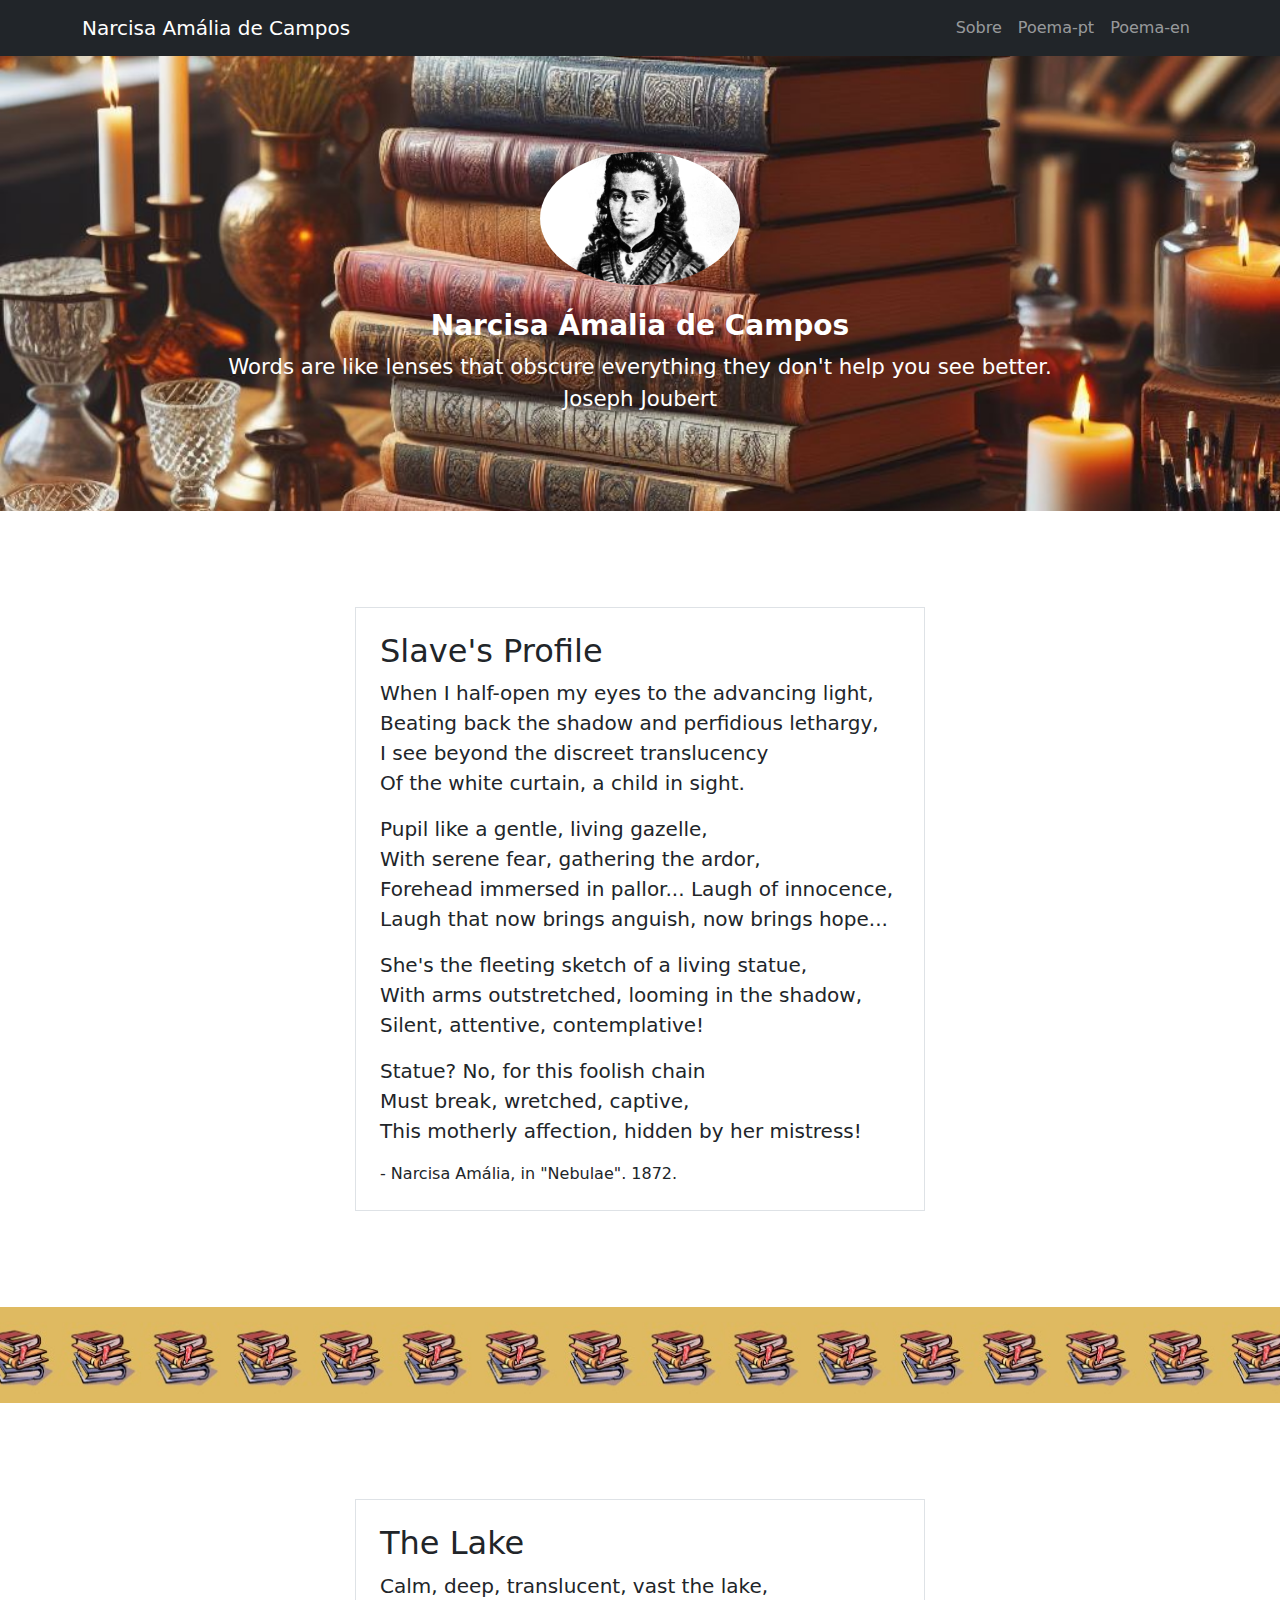
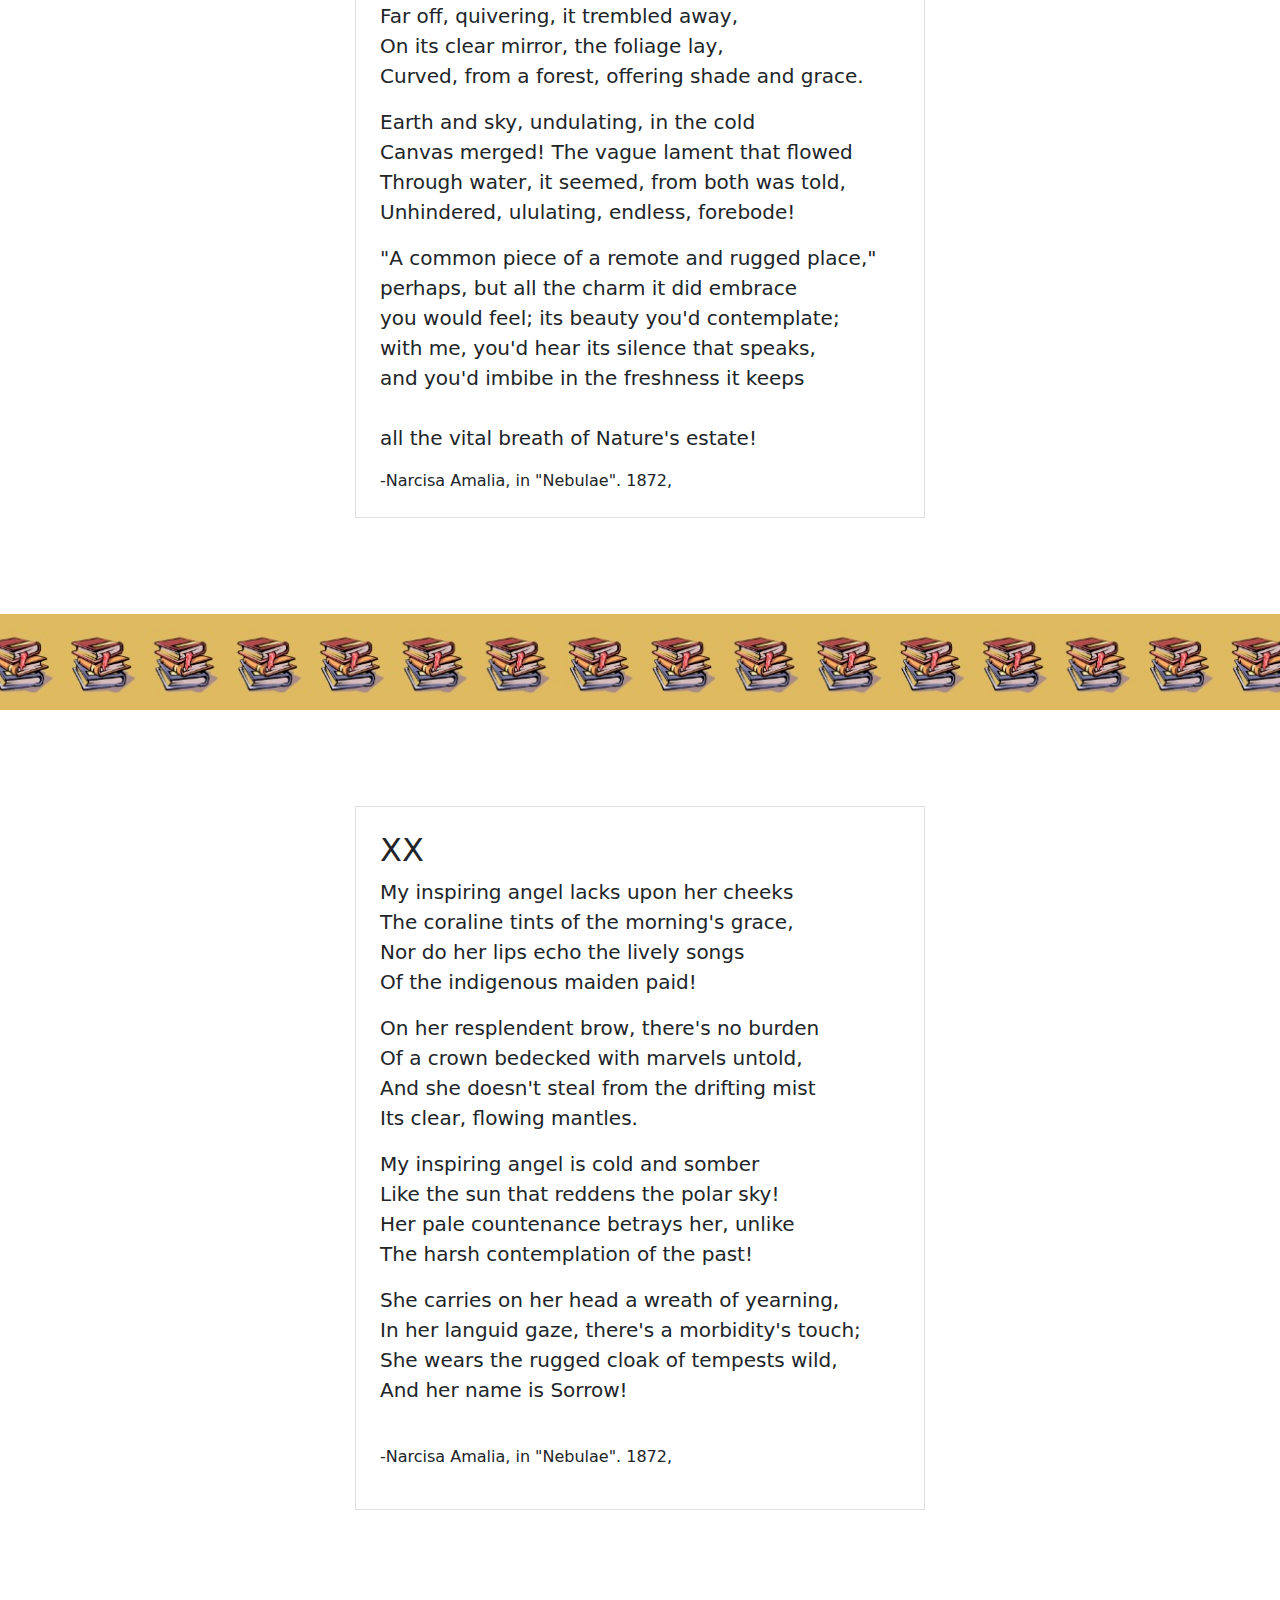
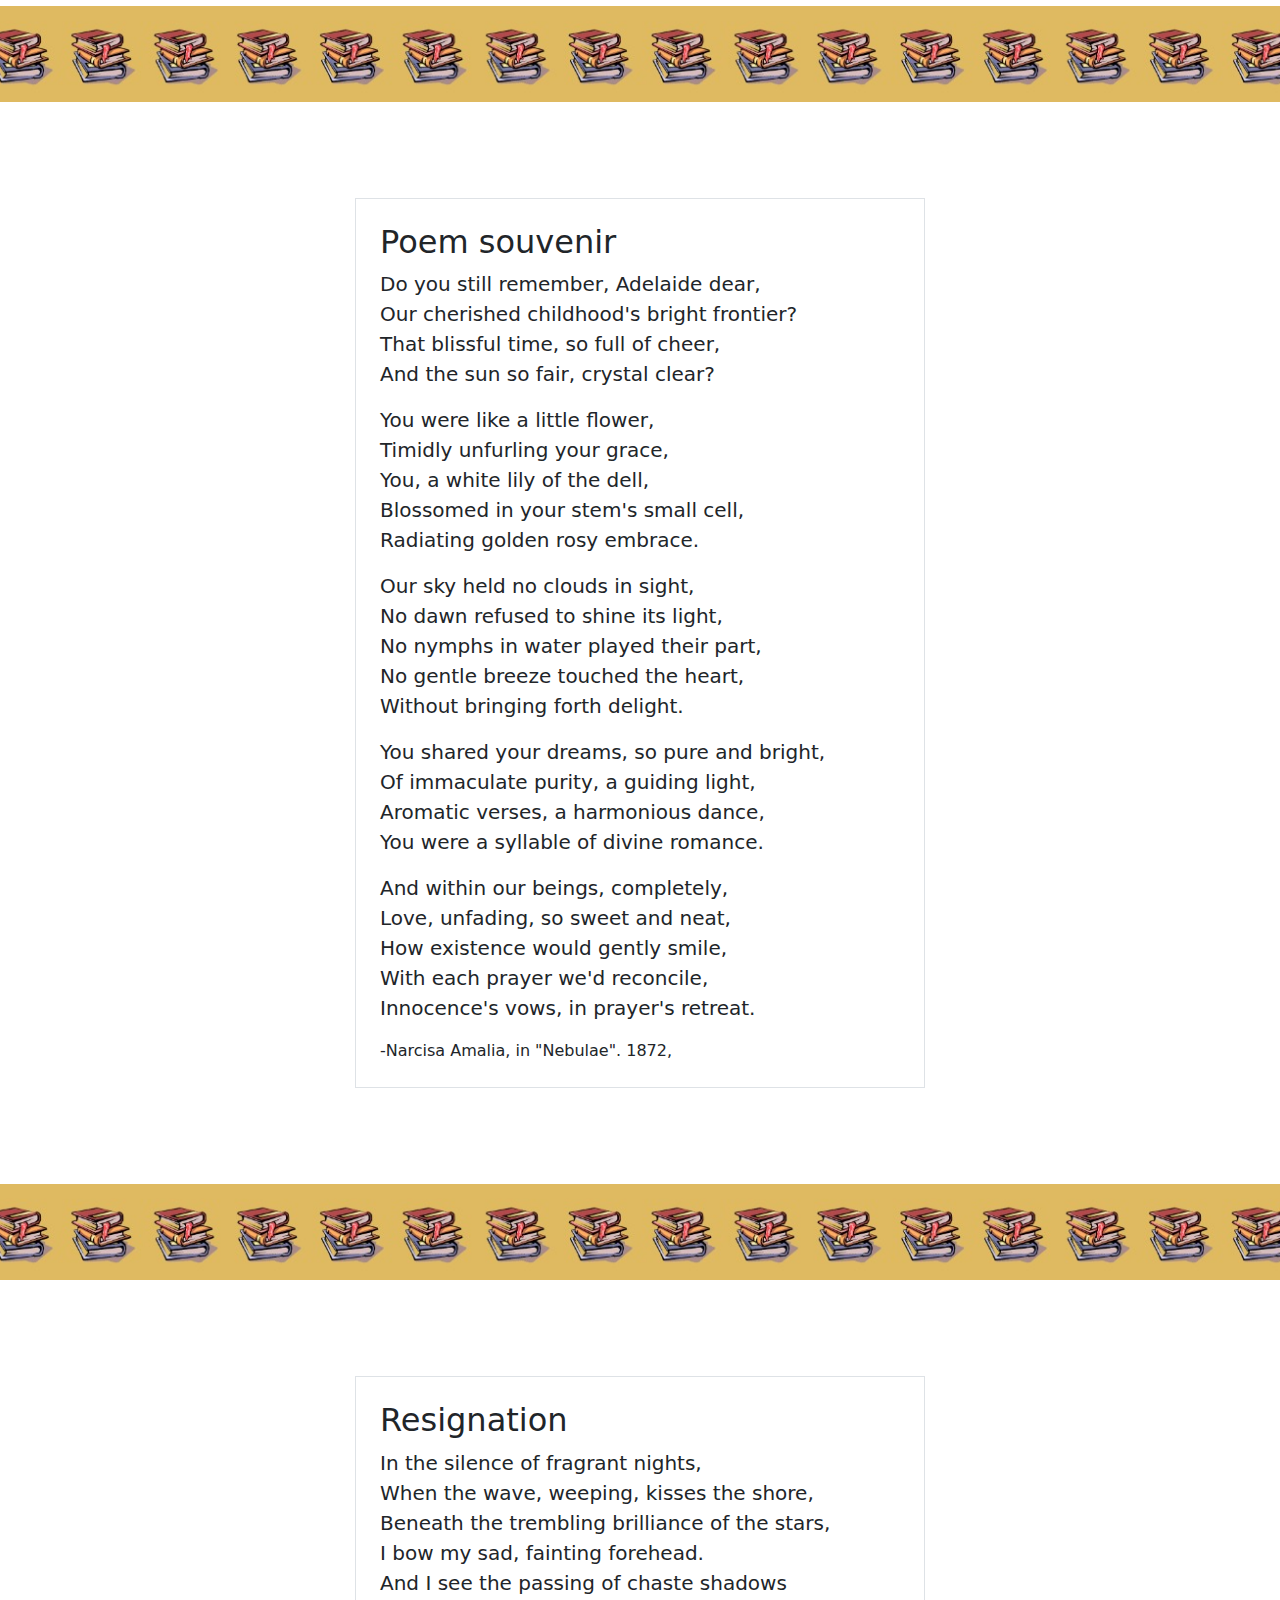
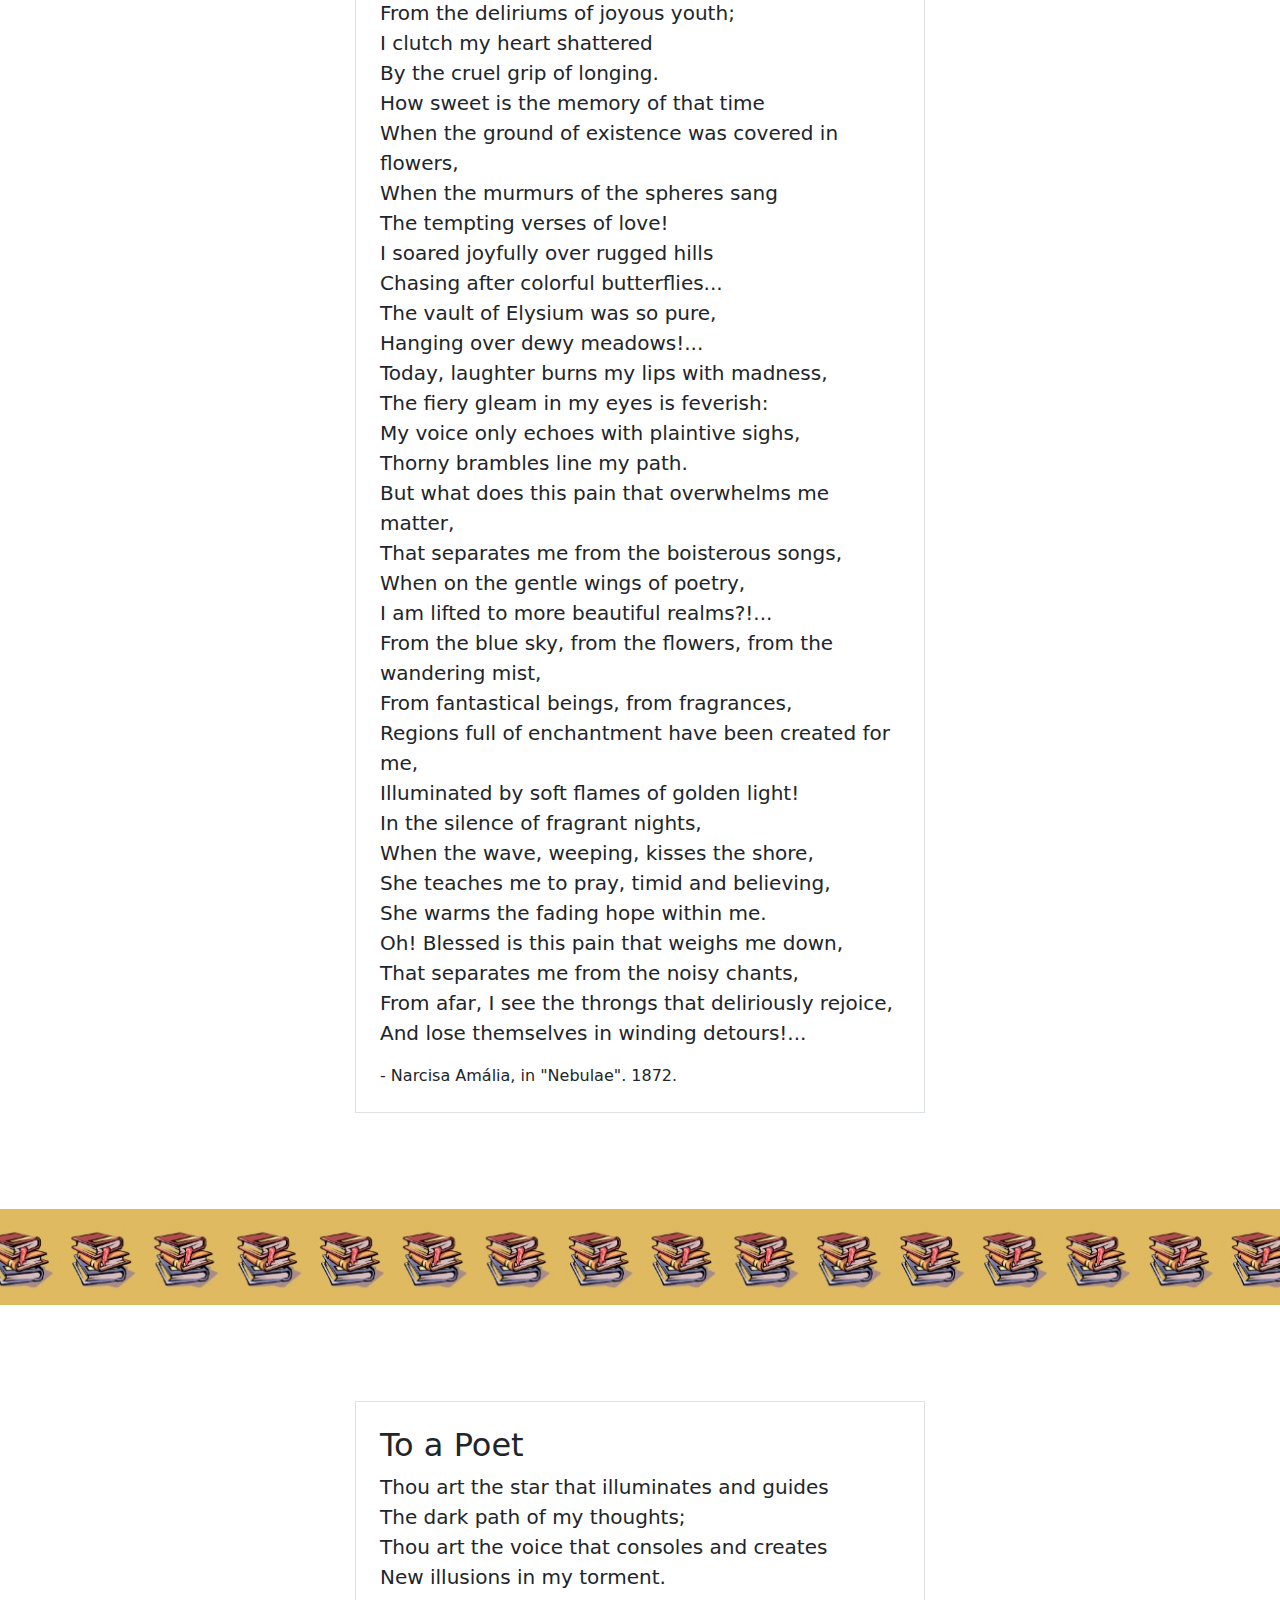
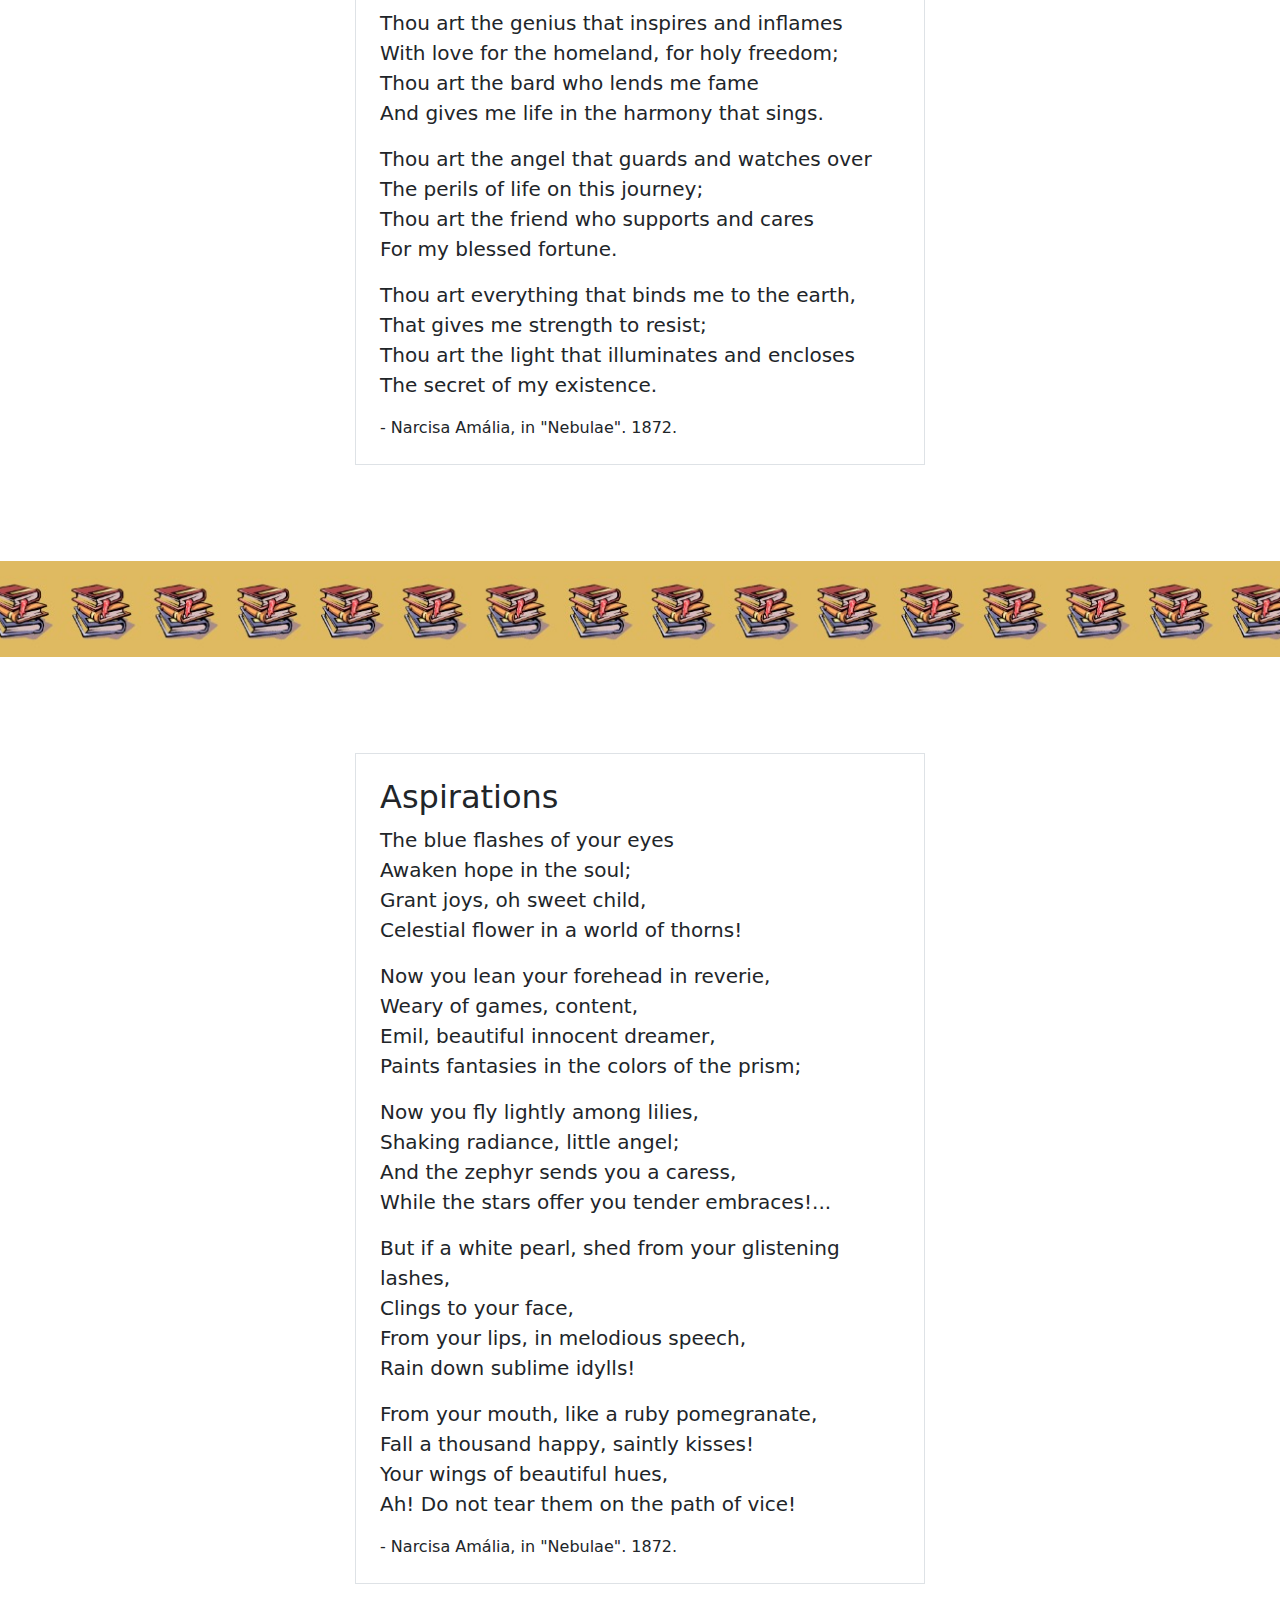
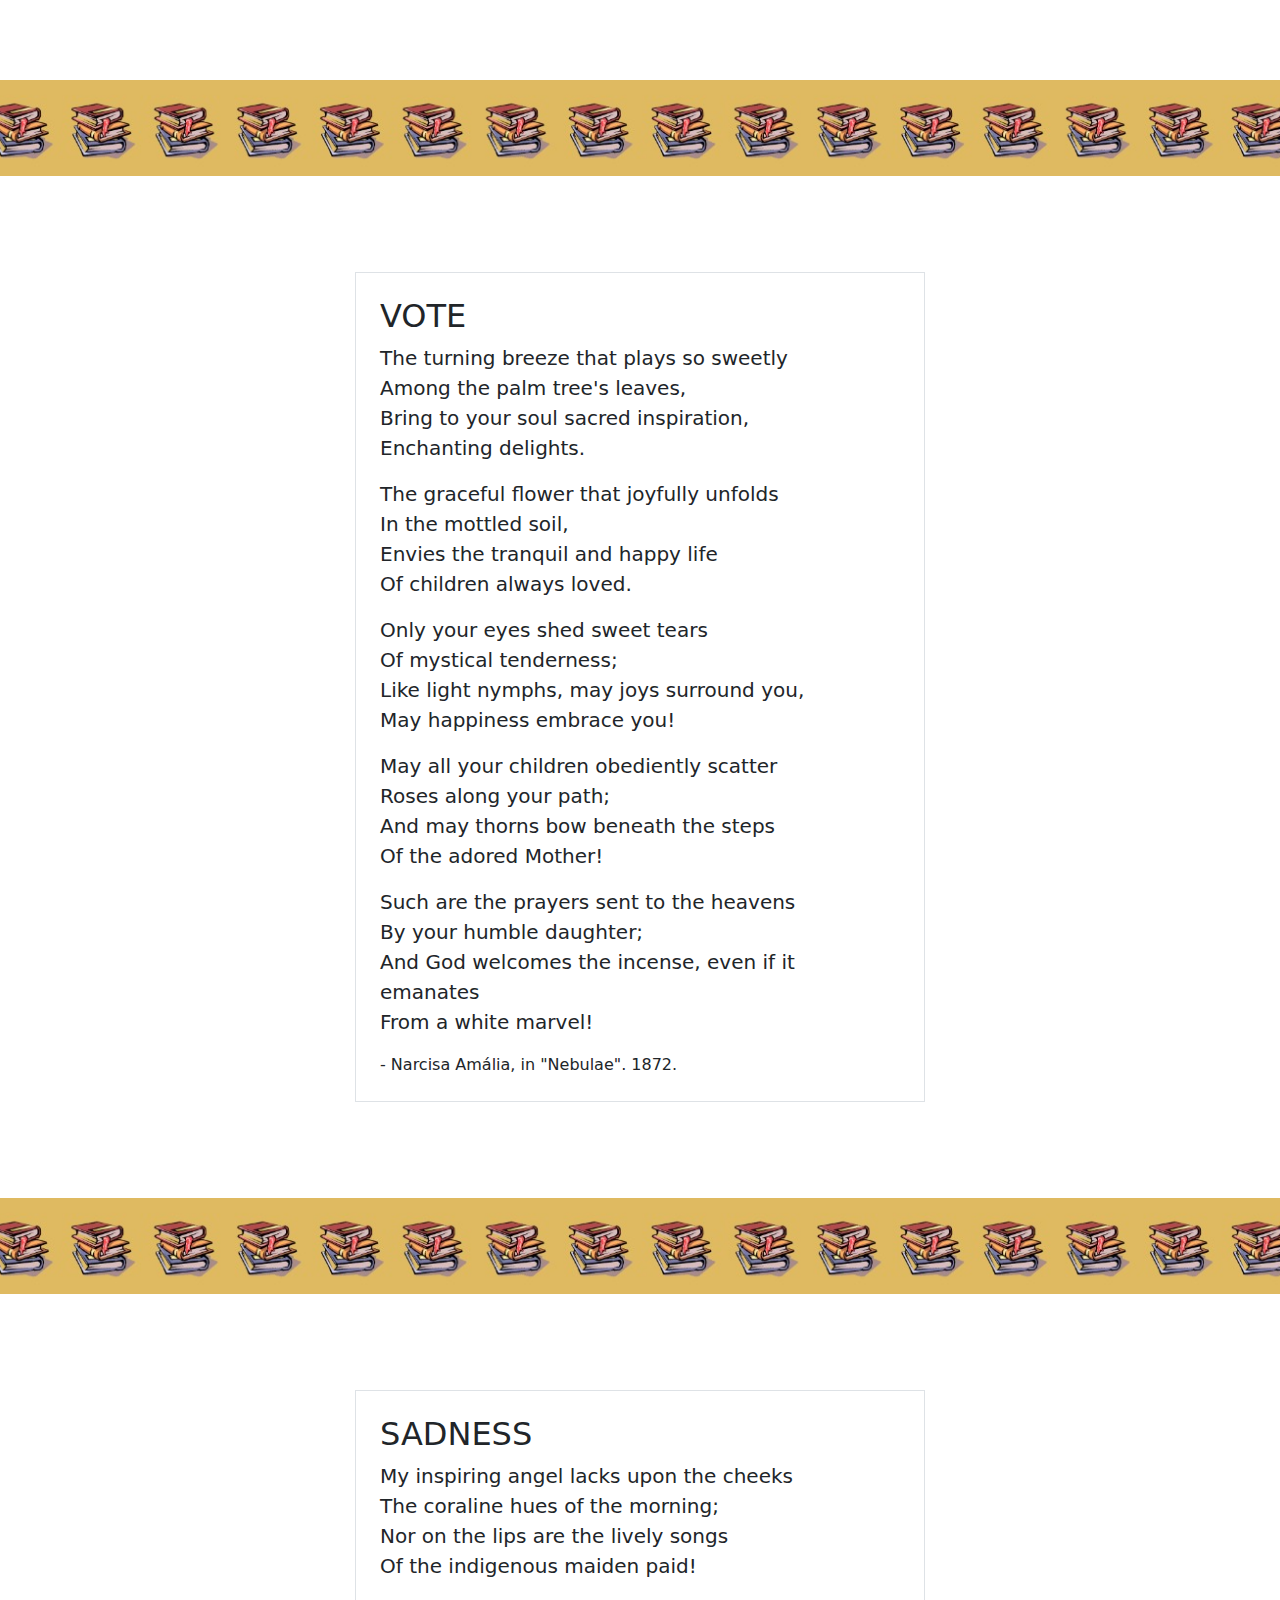
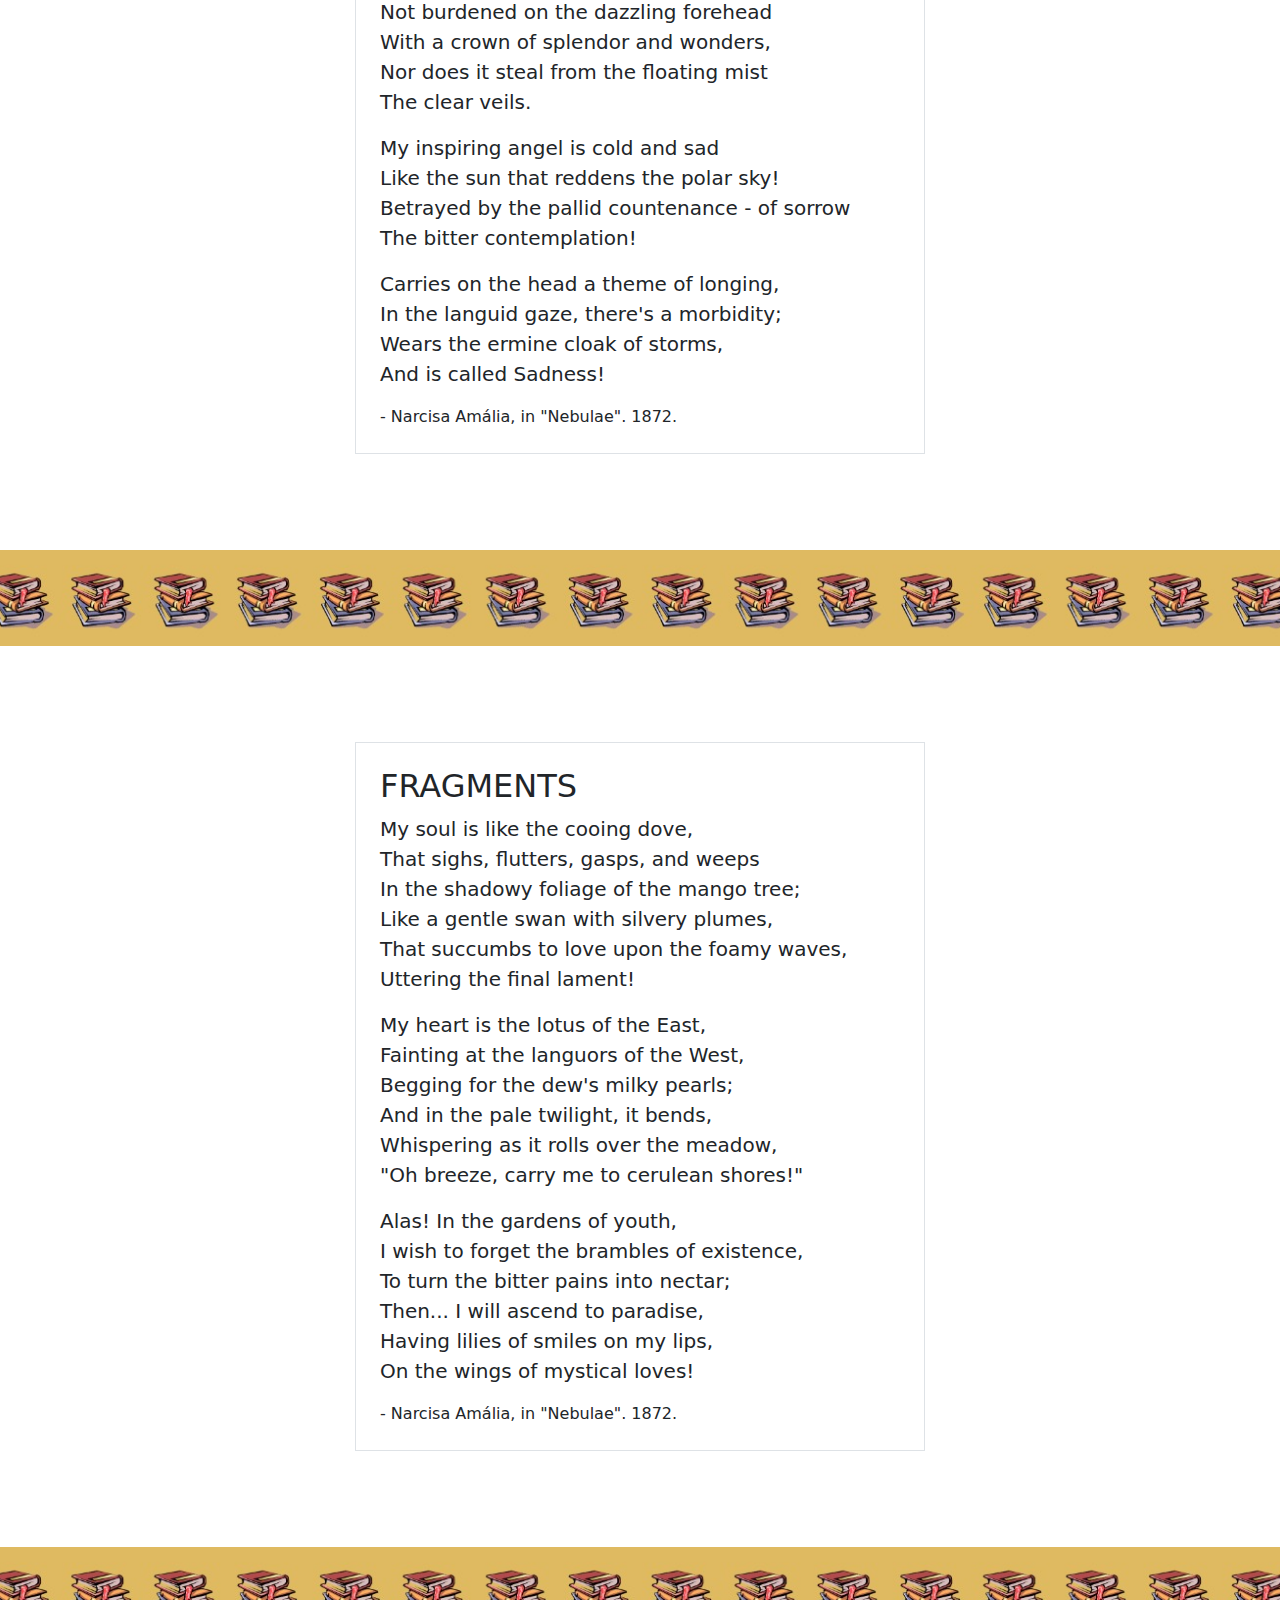
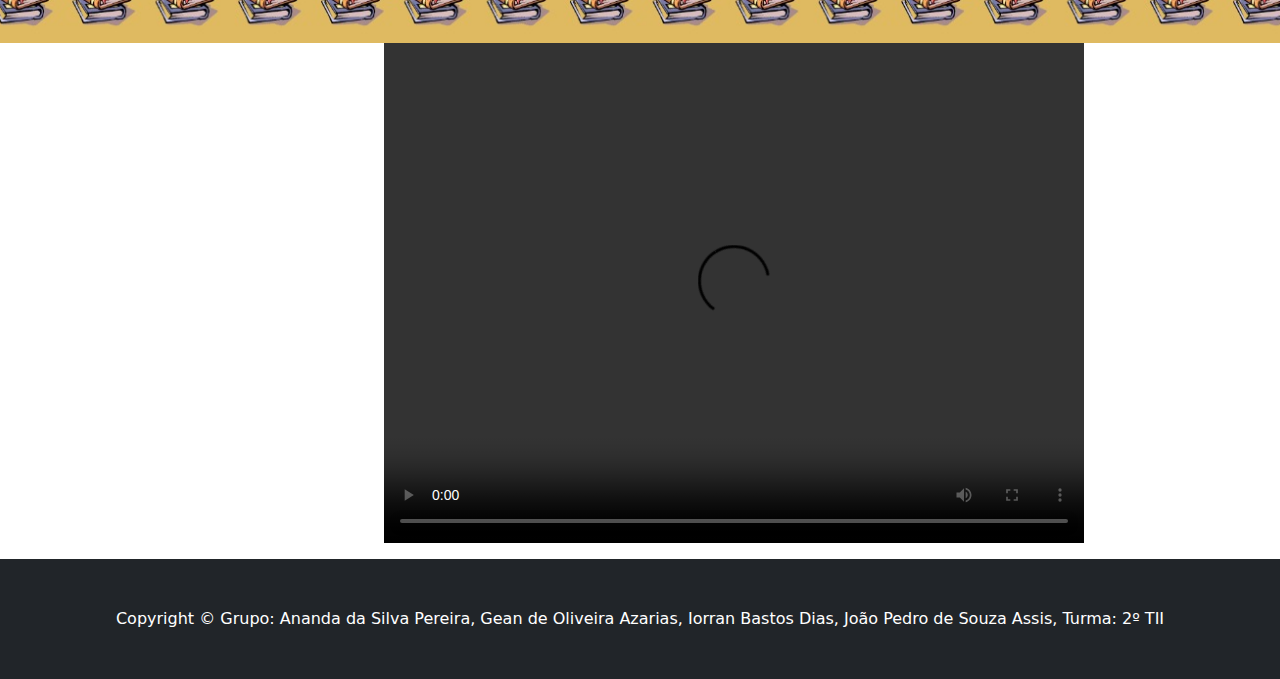
==== poemasen.html @ 6cda253a "Update poemasen.html" ====
<html>
    <title>Poemas Narcisa-PT</title>
    <head>
        <meta charset="utf-8" />
        <meta name="viewport" content="width=device-width, initial-scale=1, shrink-to-fit=no" />
        <meta name="description" content="" />
        <meta name="author" content="" />
        <title>Narcisa Ámalia de Campos</title>
        <!-- Favicon-->
        <link rel="icon" type="image/x-icon" href="assets/favicon.ico" />
        <!-- Core theme CSS (includes Bootstrap)-->
        <link href="css/styles.css" rel="stylesheet" />
    </head>
    <body>
        <!-- Responsive navbar-->
        <nav class="navbar navbar-expand-lg navbar-dark bg-dark">
            <div class="container">
                <a class="navbar-brand">Narcisa Amália de Campos</a>
                <button class="navbar-toggler" type="button" data-bs-toggle="collapse" data-bs-target="#navbarSupportedContent" aria-controls="navbarSupportedContent" aria-expanded="false" aria-label="Toggle navigation"><span class="navbar-toggler-icon"></span></button>
                <div class="collapse navbar-collapse" id="navbarSupportedContent">
                    <ul class="navbar-nav ms-auto mb-2 mb-lg-0">
                        <li class="nav-item"><a class="nav-link" href="index.html">Sobre</a></li>
                        <li class="nav-item"><a class="nav-link" href="poemaspt.html">Poema-pt</a></li>
                        <li class="nav-item"><a class="nav-link" href="poemasen.html">Poema-en</a></li>
                    </ul>
                </div>
            </div>
        </nav>
        <!-- Header - set the background image for the header in the line below-->
         <header class="py-5 bg-image-full" style="background-image: url('./assets/./OIG (2).jfif')">
            <div class="text-center my-5">
                <img class="img-fluid rounded-circle mb-4" src="./assets/Narcisa.jpg" width="200" height="150" alt="..." />
                <h1 class="text-white fs-3 fw-bolder">Narcisa Ámalia de Campos</h1>
                <p class="mb-0" style="Font-size: 16pt; color: white" >Words are like lenses that obscure everything they don't help you see better. <br>Joseph Joubert </p>
            </div>
        </header>


    <body>
<!-- Content section-->
<section class="py-5 id="Poema-pt">
    <div class="container my-5">
        <div class="row justify-content-center">
            <div class="col-lg-6 p-4 border">
                <h2>Slave's Profile</h2>
                <p class="lead">

                    When I half-open my eyes to the advancing light, <br>
					Beating back the shadow and perfidious lethargy, <br>
					I see beyond the discreet translucency <br>
					Of the white curtain, a child in sight. <br>

                    
                <p class="lead">
                    
                    Pupil like a gentle, living gazelle, <br>
					With serene fear, gathering the ardor, <br>
					Forehead immersed in pallor... Laugh of innocence, <br>
					Laugh that now brings anguish, now brings hope... <br>

                    
                <p class="lead">

                    She's the fleeting sketch of a living statue, <br>
					With arms outstretched, looming in the shadow, <br>
					Silent, attentive, contemplative! <br>

                
                <p class="lead">

                    Statue? No, for this foolish chain <br>
					Must break, wretched, captive, <br>
					This motherly affection, hidden by her mistress! <br>


                <p class="mb-0">- Narcisa Amália, in "Nebulae". 1872.
                    </p>
            </div>
        </div>
    </div>
</section>
  <!-- Image element - set the background image for the header in the line below-->
   <div class="py-5 bg-image-full" style="background-image: url('.//assets/imgquebra.jpeg');background-repeat: no-repeat;">
</div>

<!-- Content section-->
<section class="py-5 id="Poema-pt">
    <div class="container my-5">
        <div class="row justify-content-center">
            <div class="col-lg-6 p-4 border">
                <h2>The Lake</h2>
                <p class="lead">

                    Calm, deep, translucent, vast the lake, <br>
                    Far off, quivering, it trembled away, <br>
                    On its clear mirror, the foliage lay, <br>
                    Curved, from a forest, offering shade and grace. <br>

                    
                <p class="lead">
                    
                    Earth and sky, undulating, in the cold <br>
                    Canvas merged! The vague lament that flowed <br>
                    Through water, it seemed, from both was told, <br>
                    Unhindered, ululating, endless, forebode! <br>

                    
                <p class="lead">

                    "A common piece of a remote and rugged place," <br>
                    perhaps, but all the charm it did embrace <br>
                    you would feel; its beauty you'd contemplate; <br>
                    with me, you'd hear its silence that speaks, <br>
                    and you'd imbibe in the freshness it keeps <br>
                    <br>
                    all the vital breath of Nature's estate! <br>
                    
                    </p>

                <p class="mb-0">-Narcisa Amalia, in "Nebulae". 1872,
                    </p>
            </div>
        </div>
    </div>
</section>
  <!-- Image element - set the background image for the header in the line below-->
   <div class="py-5 bg-image-full" style="background-image: url('.//assets/imgquebra.jpeg');background-repeat: no-repeat;">


        </div>
        <!-- Content section-->
        <section class="py-5 id="Poema-pt">
            <div class="container my-5">
                <div class="row justify-content-center">
            <div class="col-lg-6 p-4 border">
                        <h2>XX</h2>
                        <p class="lead">

                            My inspiring angel lacks upon her cheeks <br>
                            The coraline tints of the morning's grace, <br>
                            Nor do her lips echo the lively songs <br>
                            Of the indigenous maiden paid! <br>

                            
                        <p class="lead">

                            On her resplendent brow, there's no burden <br>
                            Of a crown bedecked with marvels untold, <br>
                            And she doesn't steal from the drifting mist <br>
                            Its clear, flowing mantles. <br>

                            
                            
                        <p class="lead">

                            My inspiring angel is cold and somber <br>
                            Like the sun that reddens the polar sky! <br>
                            Her pale countenance betrays her, unlike <br>
                            The harsh contemplation of the past! <br>


                        <p class="lead">

                            She carries on her head a wreath of yearning, <br>
                            In her languid gaze, there's a morbidity's touch; <br>
                            She wears the rugged cloak of tempests wild, <br>
                            And her name is Sorrow! <br>

                            </p>

                            <Br>-Narcisa Amalia, in "Nebulae". 1872,
                            </p>
                    </div>
                </div>
            </div>
        </section>

  <!-- Image element - set the background image for the header in the line below-->
 <div class="py-5 bg-image-full" style="background-image: url('.//assets/imgquebra.jpeg');background-repeat: no-repeat;">


</div>
<!-- Content section-->
<section class="py-5 id="Poema-pt">
    <div class="container my-5">
        <div class="row justify-content-center">
            <div class="col-lg-6 p-4 border">
                <h2>Poem souvenir</h2>
                <p class="lead">

                    Do you still remember, Adelaide dear, <br>
                    Our cherished childhood's bright frontier? <br>
                    That blissful time, so full of cheer, <br>
                    And the sun so fair, crystal clear? <br>


                <p class="lead">

                    You were like a little flower, <br>
                    Timidly unfurling your grace, <br>
                    You, a white lily of the dell, <br>
                    Blossomed in your stem's small cell, <br>
                    Radiating golden rosy embrace. <br>

                    
                <p class="lead">

                    Our sky held no clouds in sight, <br>
                    No dawn refused to shine its light, <br>
                    No nymphs in water played their part, <br>
                    No gentle breeze touched the heart, <br>
                    Without bringing forth delight. <br>



                <p class="lead">

                    You shared your dreams, so pure and bright, <br>
                    Of immaculate purity, a guiding light, <br>
                    Aromatic verses, a harmonious dance, <br>
                    You were a syllable of divine romance. <br>


                <p class="lead">

                    And within our beings, completely, <br>
                    Love, unfading, so sweet and neat, <br>
                    How existence would gently smile, <br>
                    With each prayer we'd reconcile, <br>
                    Innocence's vows, in prayer's retreat. <br>
              

                    </p>

                <p class="mb-0">-Narcisa Amalia, in "Nebulae". 1872,
                
                    </p>
            </div>
        </div>
    </div>
</section>

 <!-- Image element - set the background image for the header in the line below-->
 <div class="py-5 bg-image-full" style="background-image: url('.//assets/imgquebra.jpeg');background-repeat: no-repeat;">

</div>
<!-- Content section-->
<section class="py-5 id="Poema-pt">
    <div class="container my-5">
        <div class="row justify-content-center">
            <div class="col-lg-6 p-4 border">
                <h2>Resignation</h2>
                <p class="lead">

                    In the silence of fragrant nights, <br>
                    When the wave, weeping, kisses the shore, <br>
                    Beneath the trembling brilliance of the stars, <br>
                    I bow my sad, fainting forehead. <br>
                    And I see the passing of chaste shadows <br>
                    From the deliriums of joyous youth; <br>
                    I clutch my heart shattered <br>
                    By the cruel grip of longing. <br>
                    How sweet is the memory of that time <br>
                    When the ground of existence was covered in flowers, <br>
                    When the murmurs of the spheres sang <br>
                    The tempting verses of love! <br>
                    I soared joyfully over rugged hills <br>
                    Chasing after colorful butterflies... <br>
                    The vault of Elysium was so pure, <br>
                    Hanging over dewy meadows!... <br>
                    Today, laughter burns my lips with madness, <br>
                    The fiery gleam in my eyes is feverish: <br>
                    My voice only echoes with plaintive sighs, <br>
                    Thorny brambles line my path. <br>
                    But what does this pain that overwhelms me matter, <br>
                    That separates me from the boisterous songs, <br>
                    When on the gentle wings of poetry, <br>
                    I am lifted to more beautiful realms?!... <br>
                    From the blue sky, from the flowers, from the wandering mist, <br>
                    From fantastical beings, from fragrances, <br>
                    Regions full of enchantment have been created for me, <br>
                    Illuminated by soft flames of golden light! <br>
                    In the silence of fragrant nights, <br>
                    When the wave, weeping, kisses the shore, <br>
                    She teaches me to pray, timid and believing, <br>
                    She warms the fading hope within me. <br>
                    Oh! Blessed is this pain that weighs me down, <br>
                    That separates me from the noisy chants, <br>
                    From afar, I see the throngs that deliriously rejoice, <br>
                    And lose themselves in winding detours!... <br>

                    </p>
                    <p class="mb-0">- Narcisa Amália, in "Nebulae". 1872.
                    </p>
            </div>
        </div>
    </div>
</section>

 <!-- Image element - set the background image for the header in the line below-->
 <div class="py-5 bg-image-full" style="background-image: url('.//assets/imgquebra.jpeg');background-repeat: no-repeat;">

</div>
<!-- Content section-->
<section class="py-5 id="Poema-pt">
    <div class="container my-5">
        <div class="row justify-content-center">
            <div class="col-lg-6 p-4 border">
                <h2>To a Poet</h2>
                <p class="lead">

                    Thou art the star that illuminates and guides <br>
                    The dark path of my thoughts; <br>
                    Thou art the voice that consoles and creates <br>
                    New illusions in my torment. <br>

                <p class="lead">

                    Thou art the genius that inspires and inflames <br>
                    With love for the homeland, for holy freedom; <br>
                    Thou art the bard who lends me fame <br>
                    And gives me life in the harmony that sings. <br>

                <p class="lead">

                    Thou art the angel that guards and watches over <br>
                    The perils of life on this journey; <br>
                    Thou art the friend who supports and cares <br>
                    For my blessed fortune. <br>

                <p class="lead">

                    Thou art everything that binds me to the earth, <br>
                    That gives me strength to resist; <br>
                    Thou art the light that illuminates and encloses <br>
                    The secret of my existence. <br>

                    </p>
                    <p class="mb-0">- Narcisa Amália, in "Nebulae". 1872.
                    </p>
            </div>
        </div>
    </div>
</section>

 <!-- Image element - set the background image for the header in the line below-->
 <div class="py-5 bg-image-full" style="background-image: url('.//assets/imgquebra.jpeg');background-repeat: no-repeat;">

</div>
<!-- Content section-->
<section class="py-5 id="Poema-pt">
    <div class="container my-5">
        <div class="row justify-content-center">
            <div class="col-lg-6 p-4 border">
                <h2>Aspirations</h2>
                <p class="lead">

                    The blue flashes of your eyes <br>
                    Awaken hope in the soul; <br>
                    Grant joys, oh sweet child, <br>
                    Celestial flower in a world of thorns! <br>

                <p class="lead">

                    Now you lean your forehead in reverie, <br>
                    Weary of games, content, <br>
                    Emil, beautiful innocent dreamer, <br>
                    Paints fantasies in the colors of the prism; <br>

                <p class="lead">

                    Now you fly lightly among lilies, <br>
                    Shaking radiance, little angel; <br>
                    And the zephyr sends you a caress, <br>
                    While the stars offer you tender embraces!... <br>

                <p class="lead">

                    But if a white pearl, shed from your glistening lashes, <br>
                    Clings to your face, <br>
                    From your lips, in melodious speech, <br>
                    Rain down sublime idylls! <br>

                <p class="lead">

                    From your mouth, like a ruby pomegranate, <br>
                    Fall a thousand happy, saintly kisses! <br>
                    Your wings of beautiful hues, <br>
                    Ah! Do not tear them on the path of vice! <br>

                    </p>
                    <p class="mb-0">- Narcisa Amália, in "Nebulae". 1872.
                    </p>
            </div>
        </div>
    </div>
</section>

 <!-- Image element - set the background image for the header in the line below-->
 <div class="py-5 bg-image-full" style="background-image: url('.//assets/imgquebra.jpeg');background-repeat: no-repeat;">

</div>
<!-- Content section-->
<section class="py-5 id="Poema-pt">
    <div class="container my-5">
        <div class="row justify-content-center">
            <div class="col-lg-6 p-4 border">
                <h2>VOTE</h2>
                <p class="lead">

                    The turning breeze that plays so sweetly <br>
                    Among the palm tree's leaves, <br>
                    Bring to your soul sacred inspiration, <br>
                    Enchanting delights. <br>

                <p class="lead">

                    The graceful flower that joyfully unfolds <br>
                    In the mottled soil, <br>
                    Envies the tranquil and happy life <br>
                    Of children always loved. <br>

                <p class="lead">

                    Only your eyes shed sweet tears <br>
                    Of mystical tenderness; <br>
                    Like light nymphs, may joys surround you, <br>
                    May happiness embrace you! <br>

                <p class="lead">

                    May all your children obediently scatter <br>
                    Roses along your path; <br>
                    And may thorns bow beneath the steps <br>
                    Of the adored Mother! <br>

                <p class="lead">
                    
                    Such are the prayers sent to the heavens <br>
                    By your humble daughter; <br>
                    And God welcomes the incense, even if it emanates <br>
                    From a white marvel! <br>

                    </p>
                    <p class="mb-0">- Narcisa Amália, in "Nebulae". 1872.
                    </p>
            </div>
        </div>
    </div>
</section>

 <!-- Image element - set the background image for the header in the line below-->
 <div class="py-5 bg-image-full" style="background-image: url('.//assets/imgquebra.jpeg');background-repeat: no-repeat;">

</div>
<!-- Content section-->
<section class="py-5 id="Poema-pt">
    <div class="container my-5">
        <div class="row justify-content-center">
            <div class="col-lg-6 p-4 border">
                <h2>SADNESS</h2>
                <p class="lead">

                    My inspiring angel lacks upon the cheeks <br>
                    The coraline hues of the morning; <br>
                    Nor on the lips are the lively songs <br>
                    Of the indigenous maiden paid! <br>
                    
                <p class="lead">

                    Not burdened on the dazzling forehead <br>
                    With a crown of splendor and wonders, <br>
                    Nor does it steal from the floating mist <br>
                    The clear veils. <br>
                    
                <p class="lead">

                    My inspiring angel is cold and sad <br>
                    Like the sun that reddens the polar sky! <br>
                    Betrayed by the pallid countenance - of sorrow <br>
                    The bitter contemplation! <br>
                    
                <p class="lead">

                    Carries on the head a theme of longing, <br>
                    In the languid gaze, there's a morbidity; <br>
                    Wears the ermine cloak of storms, <br>
                    And is called Sadness!
                    
                    </p>
                    <p class="mb-0">- Narcisa Amália, in "Nebulae". 1872.
                    </p>
            </div>
        </div>
    </div>
</section>

 <!-- Image element - set the background image for the header in the line below-->
 <div class="py-5 bg-image-full" style="background-image: url('.//assets/imgquebra.jpeg');background-repeat: no-repeat;">

</div>
<!-- Content section-->
<section class="py-5 id="Poema-pt">
    <div class="container my-5">
        <div class="row justify-content-center">
            <div class="col-lg-6 p-4 border">
                <h2>FRAGMENTS</h2>
                <p class="lead">

                    My soul is like the cooing dove, <br>
                    That sighs, flutters, gasps, and weeps <br>
                    In the shadowy foliage of the mango tree; <br>
                    Like a gentle swan with silvery plumes, <br>
                    That succumbs to love upon the foamy waves, <br>
                    Uttering the final lament! <br>
                    
                <p class="lead">

                    My heart is the lotus of the East, <br>
                    Fainting at the languors of the West, <br>
                    Begging for the dew's milky pearls; <br>
                    And in the pale twilight, it bends, <br>
                    Whispering as it rolls over the meadow, <br>
                    "Oh breeze, carry me to cerulean shores!" <br>

                <p class="lead">

                    Alas! In the gardens of youth, <br>
                    I wish to forget the brambles of existence, <br>
                    To turn the bitter pains into nectar; <br>
                    Then... I will ascend to paradise, <br>
                    Having lilies of smiles on my lips, <br>
                    On the wings of mystical loves! <br>
                    
                    </p>
                    <p class="mb-0">- Narcisa Amália, in "Nebulae". 1872.
                    </p>
            </div>
        </div>
    </div>
</section>

	<!-- Image element - set the background image for the header in the line below-->
	<div class="py-5 bg-image-full" style="background-image: url('.//assets/imgquebra.jpeg');background-repeat: no-repeat;">
	</div>
<form action="">
	<fieldset class="set">
        <video class="vid" style="height: 500; width: 700;"  controls>
            <source src="assets/VideoIngles.mp4" type="video/mp4">
            Seu navegador não suporta a tag de vídeo.
              </video>
    </fieldset>
</form>
<!-- Footer-->
<footer class="py-5 bg-dark">
    <div class="container"><p class="m-0 text-center text-white">Copyright &copy; Grupo: Ananda da Silva Pereira, Gean de Oliveira Azarias, Iorran Bastos Dias, João Pedro de Souza Assis, Turma: 2º TII </p></div>
</footer>
<!-- Bootstrap core JS-->
<script src="https://cdn.jsdelivr.net/npm/bootstrap@5.2.3/dist/js/bootstrap.bundle.min.js"></script>
<!-- Core theme JS-->
<script src="js/scripts.js"></script>

    </body>
</html>
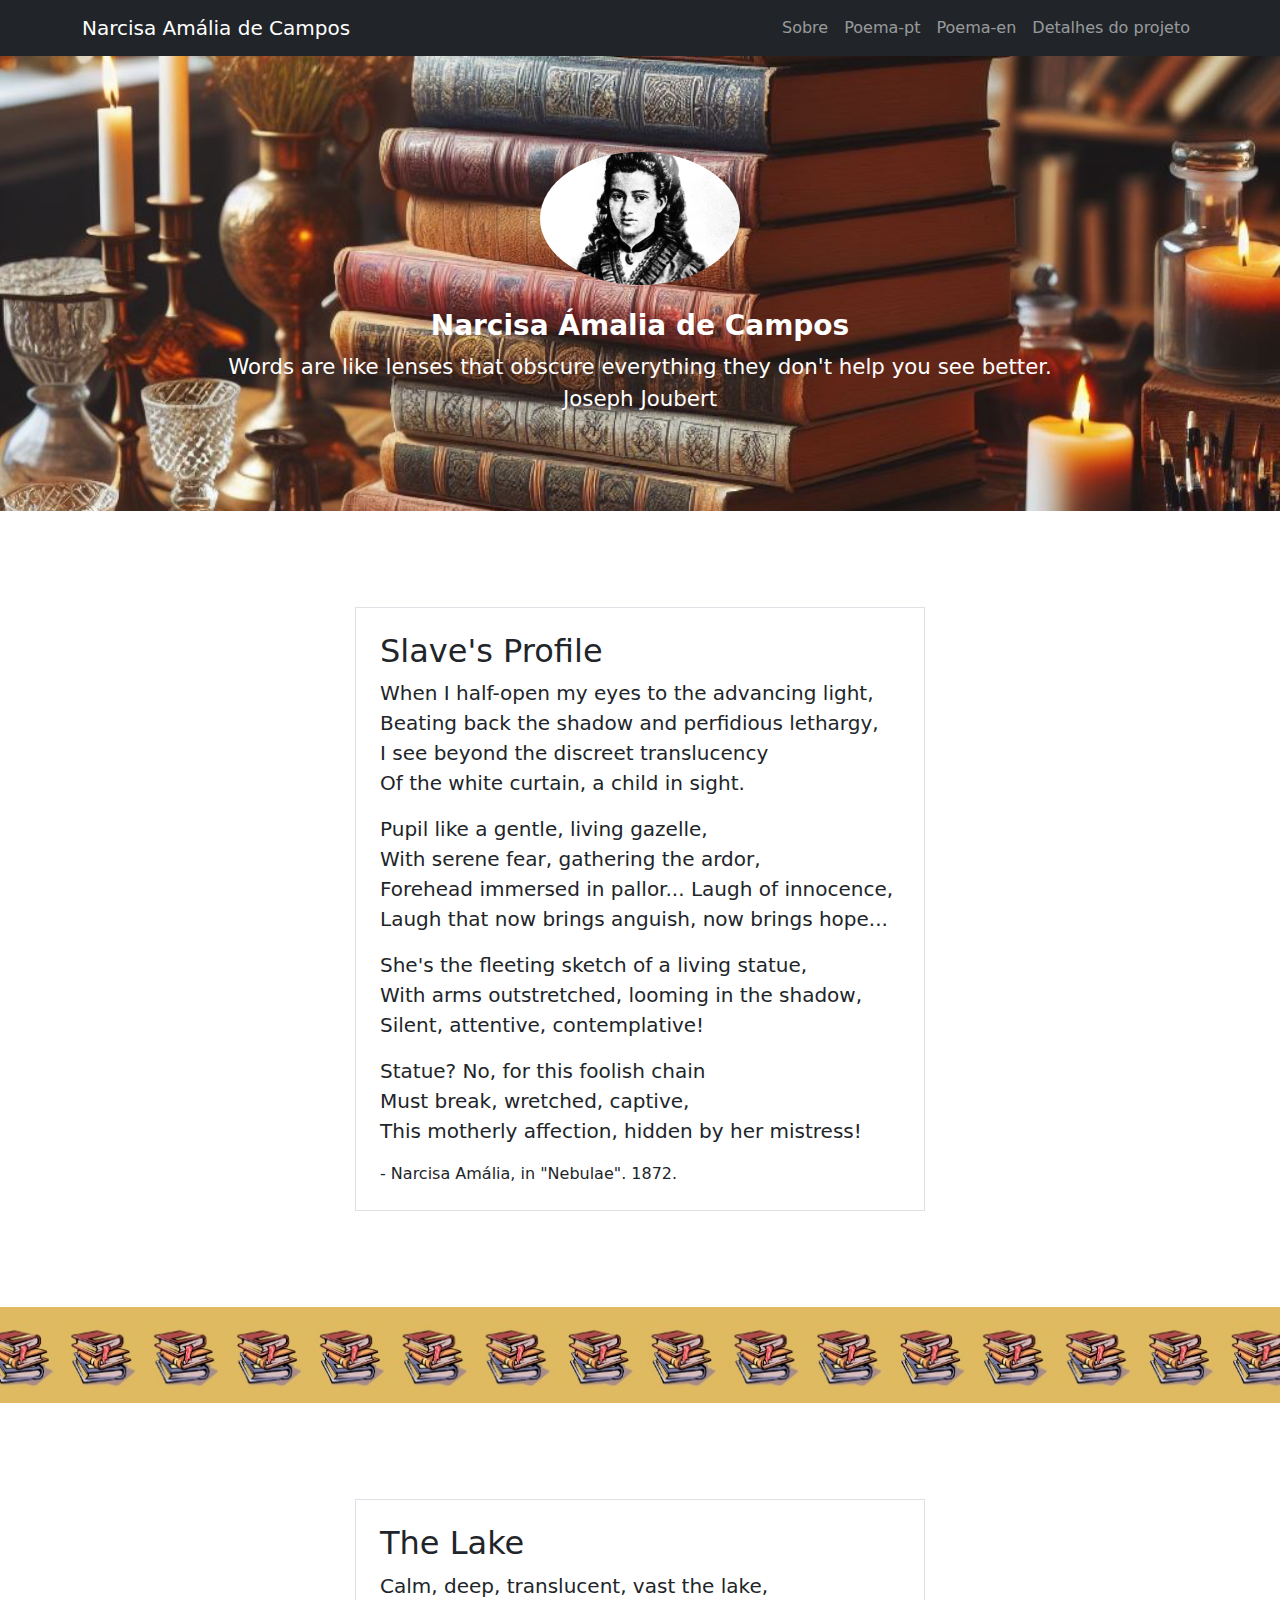
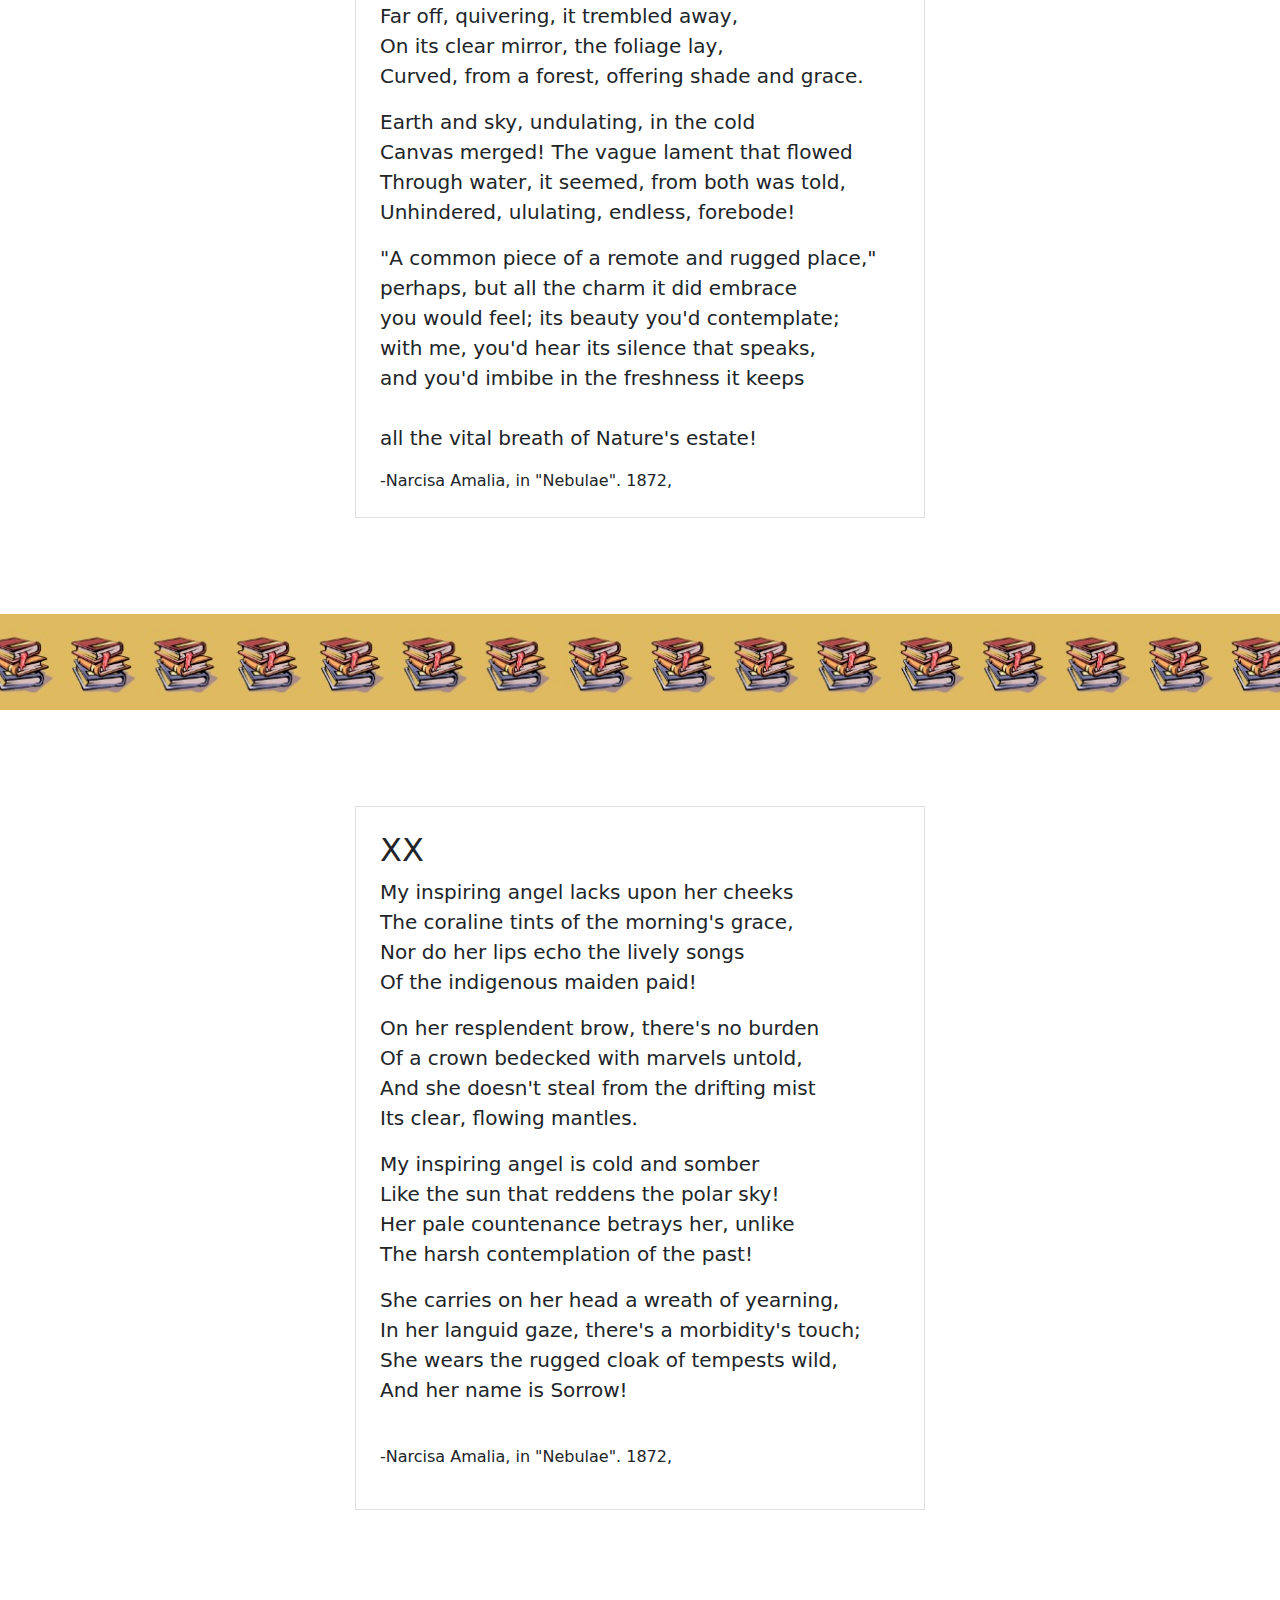
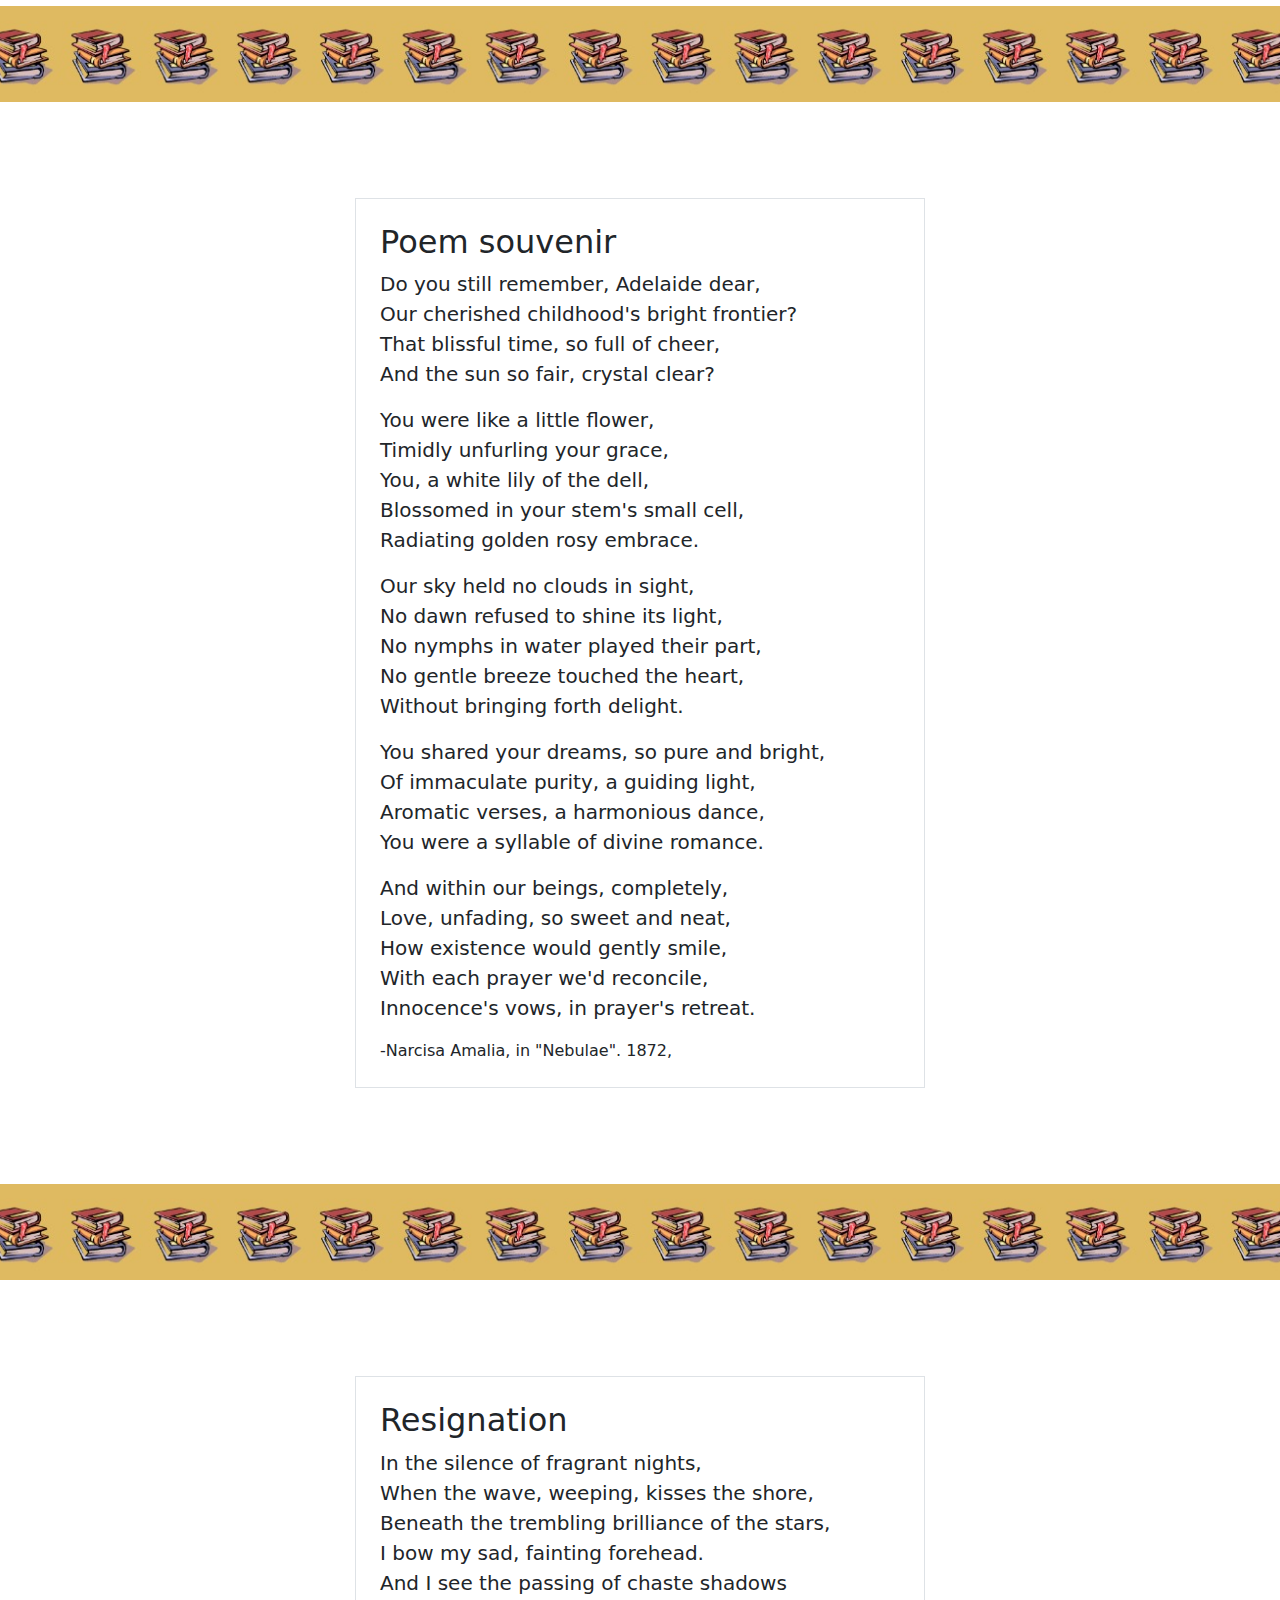
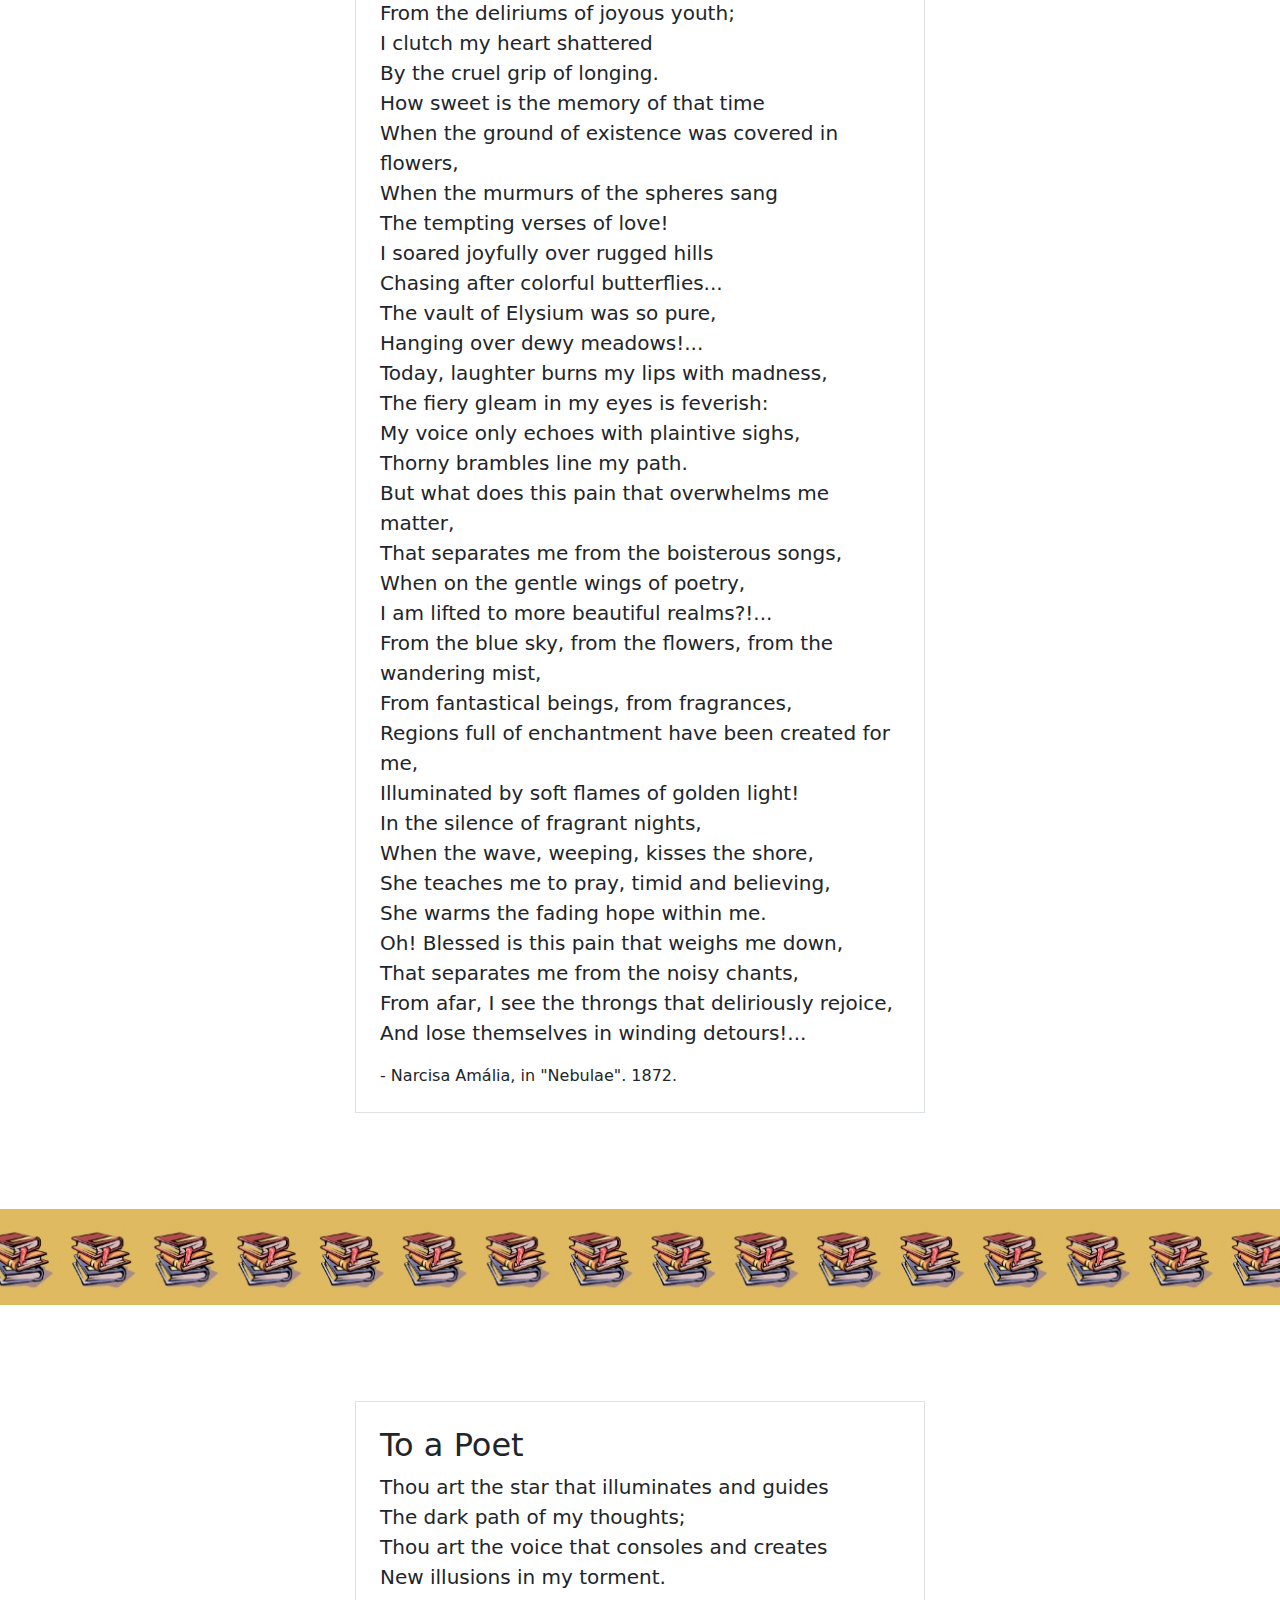
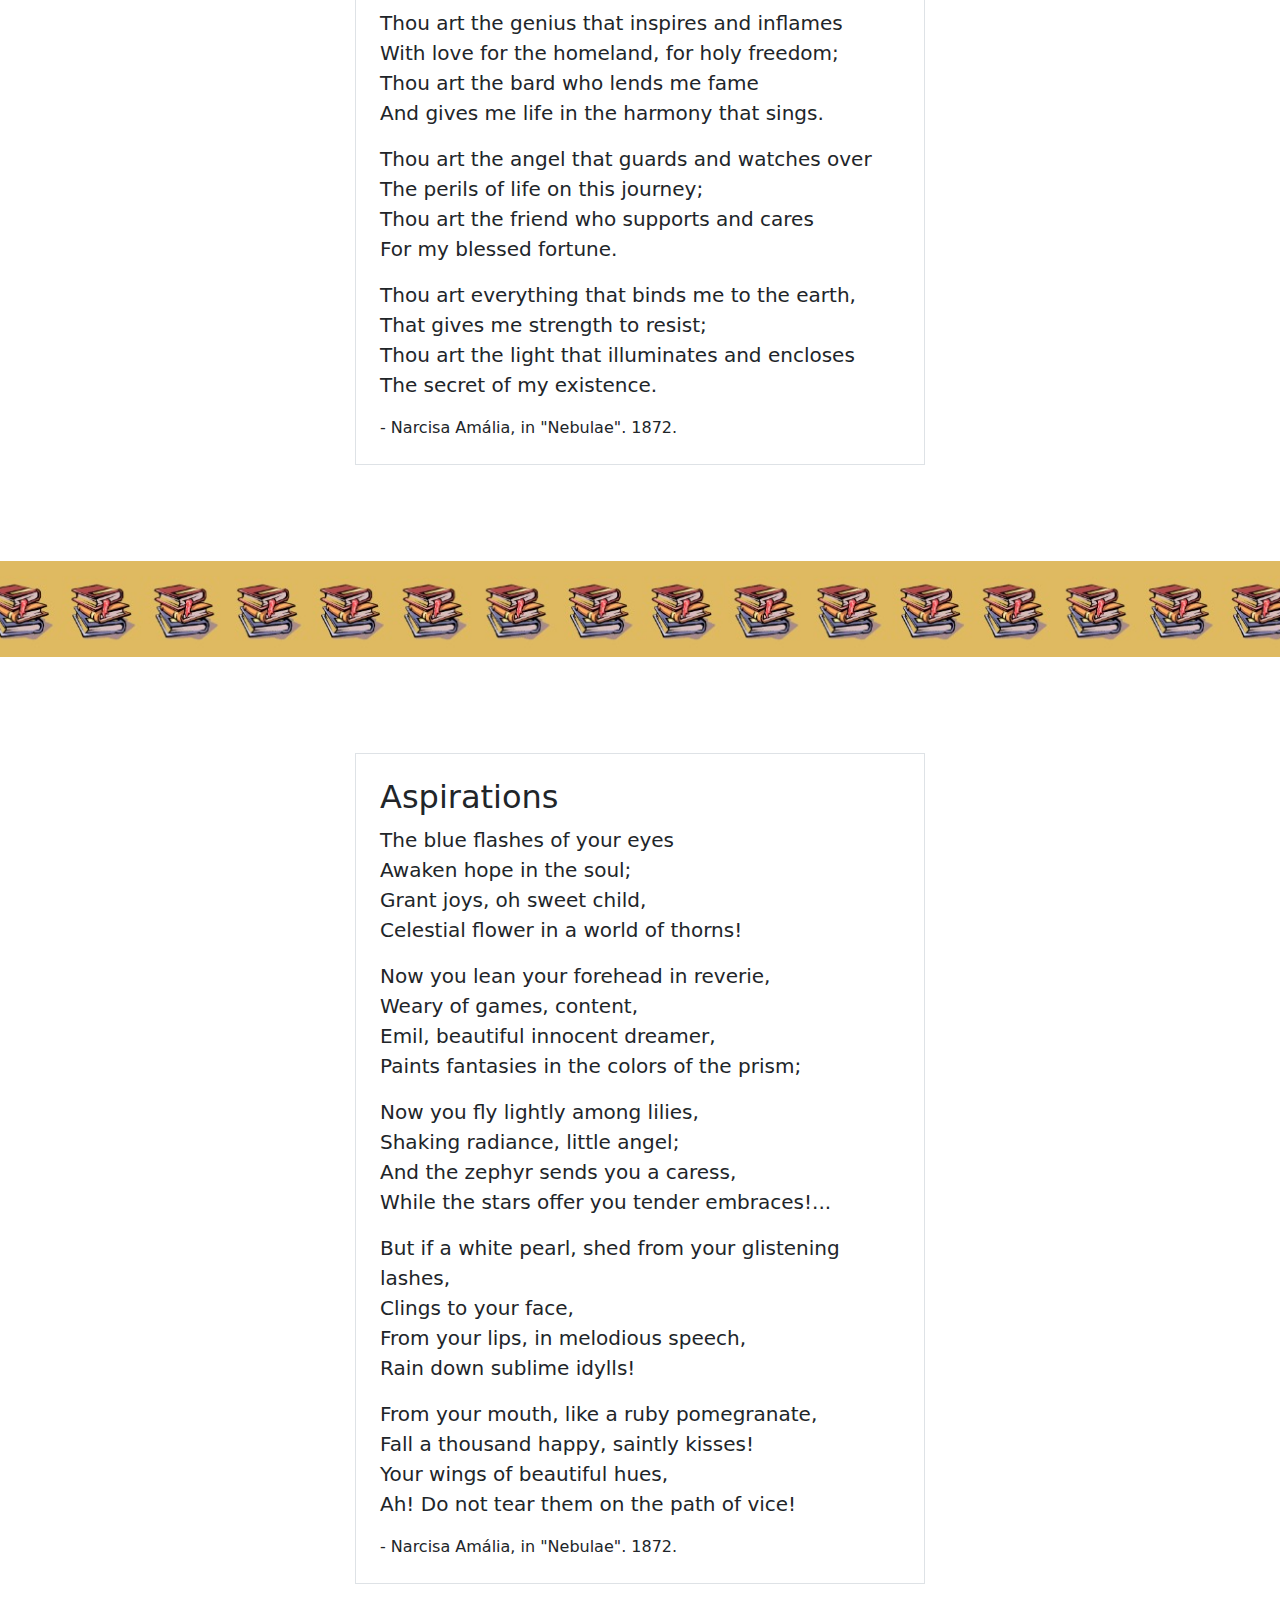
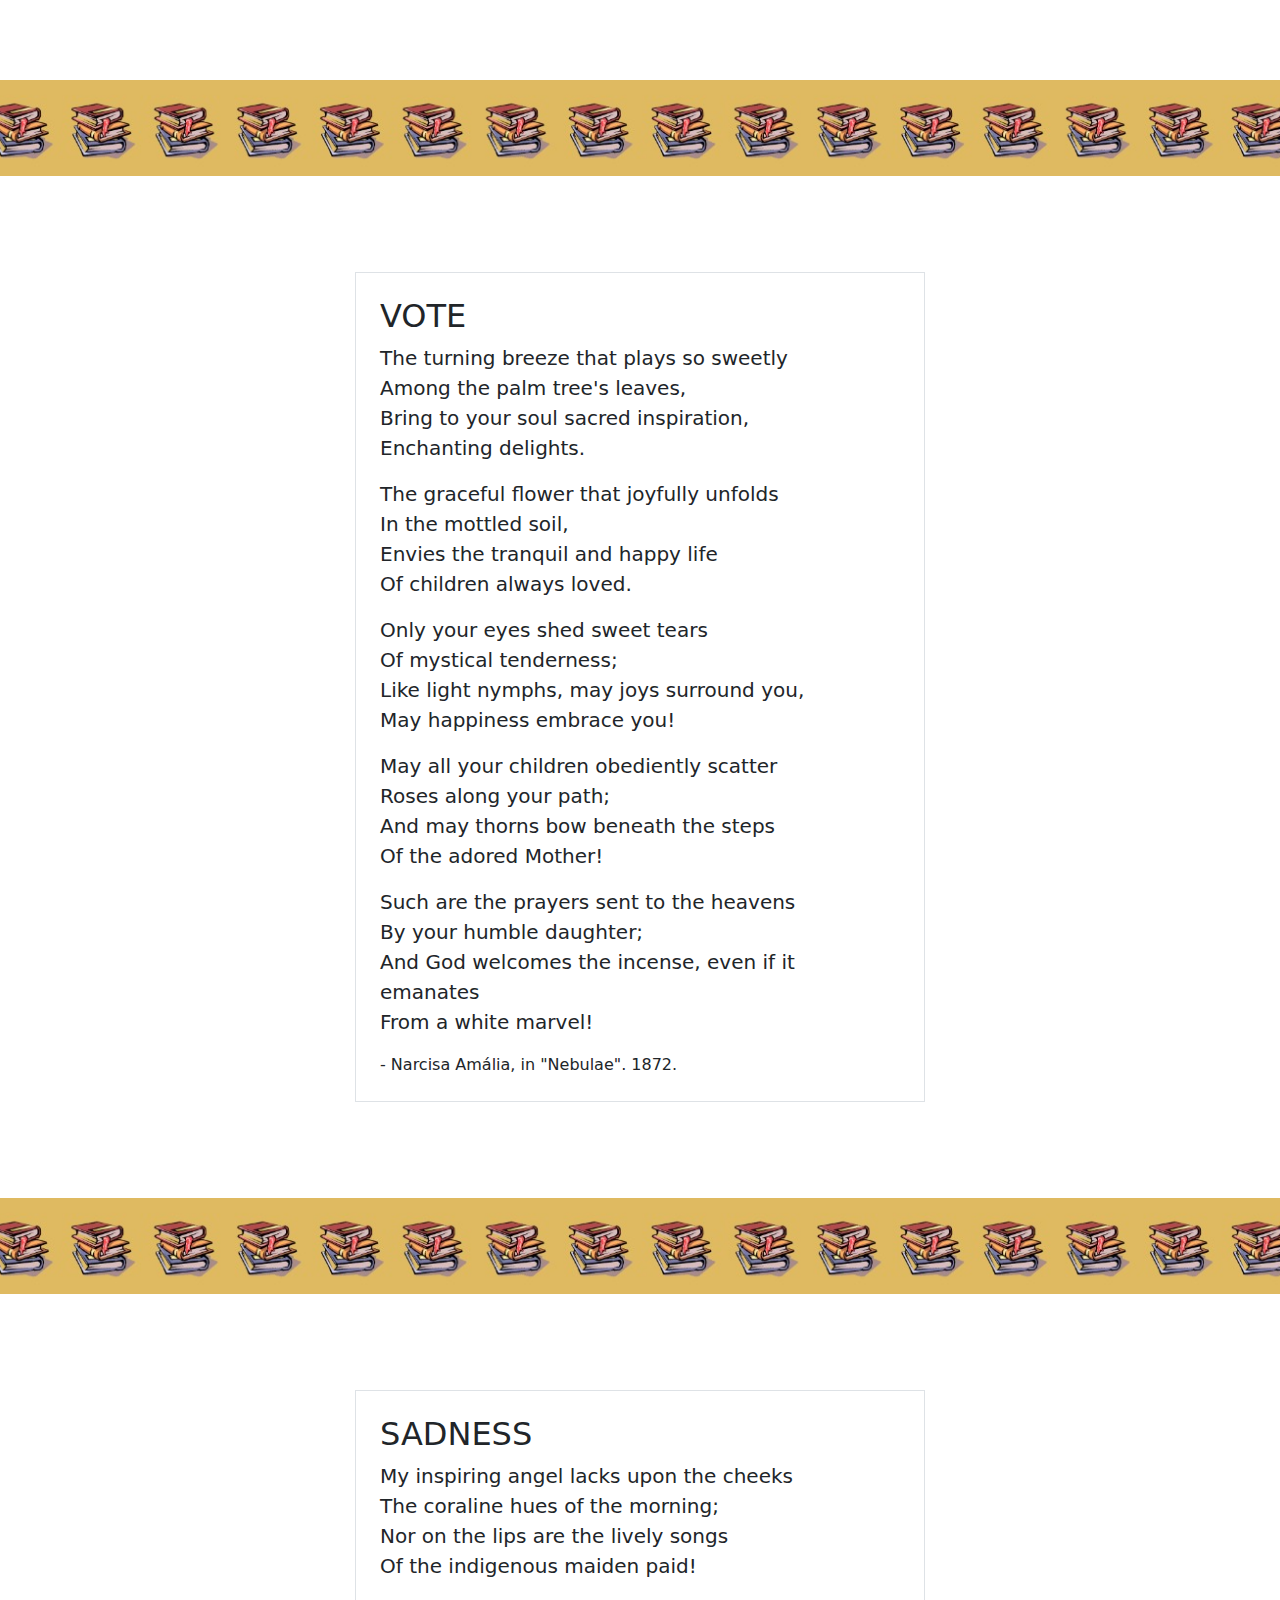
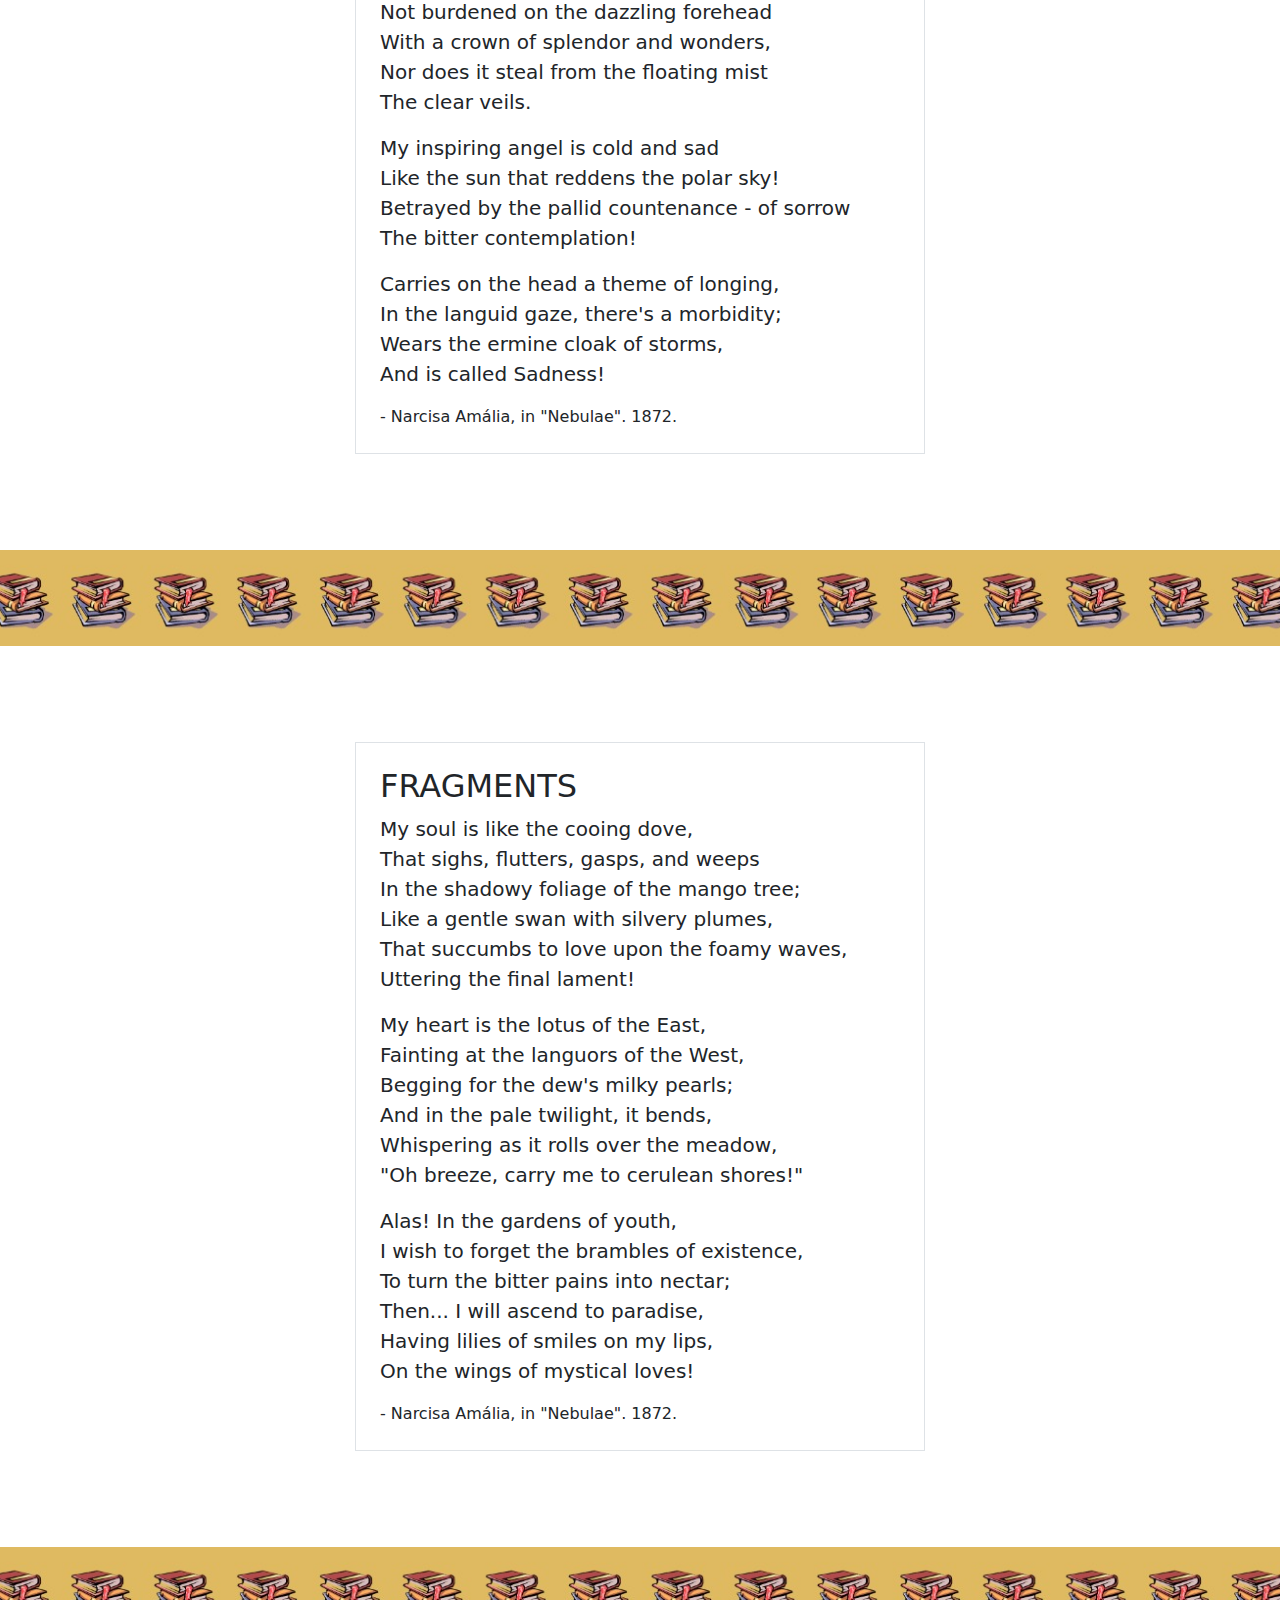
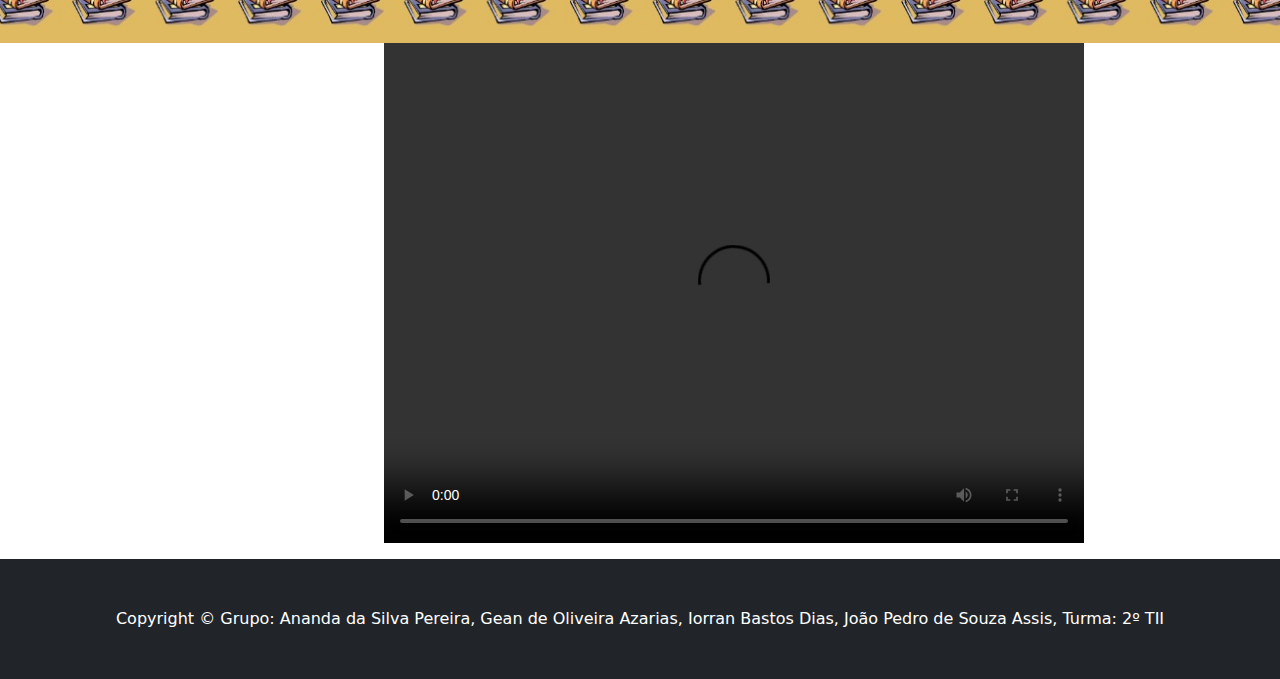
==== commit 77966c0f: "Update poemasen.html" ====
--- a/poemasen.html
+++ b/poemasen.html
@@ -22,6 +22,7 @@
                         <li class="nav-item"><a class="nav-link" href="index.html">Sobre</a></li>
                         <li class="nav-item"><a class="nav-link" href="poemaspt.html">Poema-pt</a></li>
                         <li class="nav-item"><a class="nav-link" href="poemasen.html">Poema-en</a></li>
+			<li class="nav-item"><a class="nav-link" href="projeto.html">Detalhes do projeto</a></li>
                     </ul>
                 </div>
             </div>
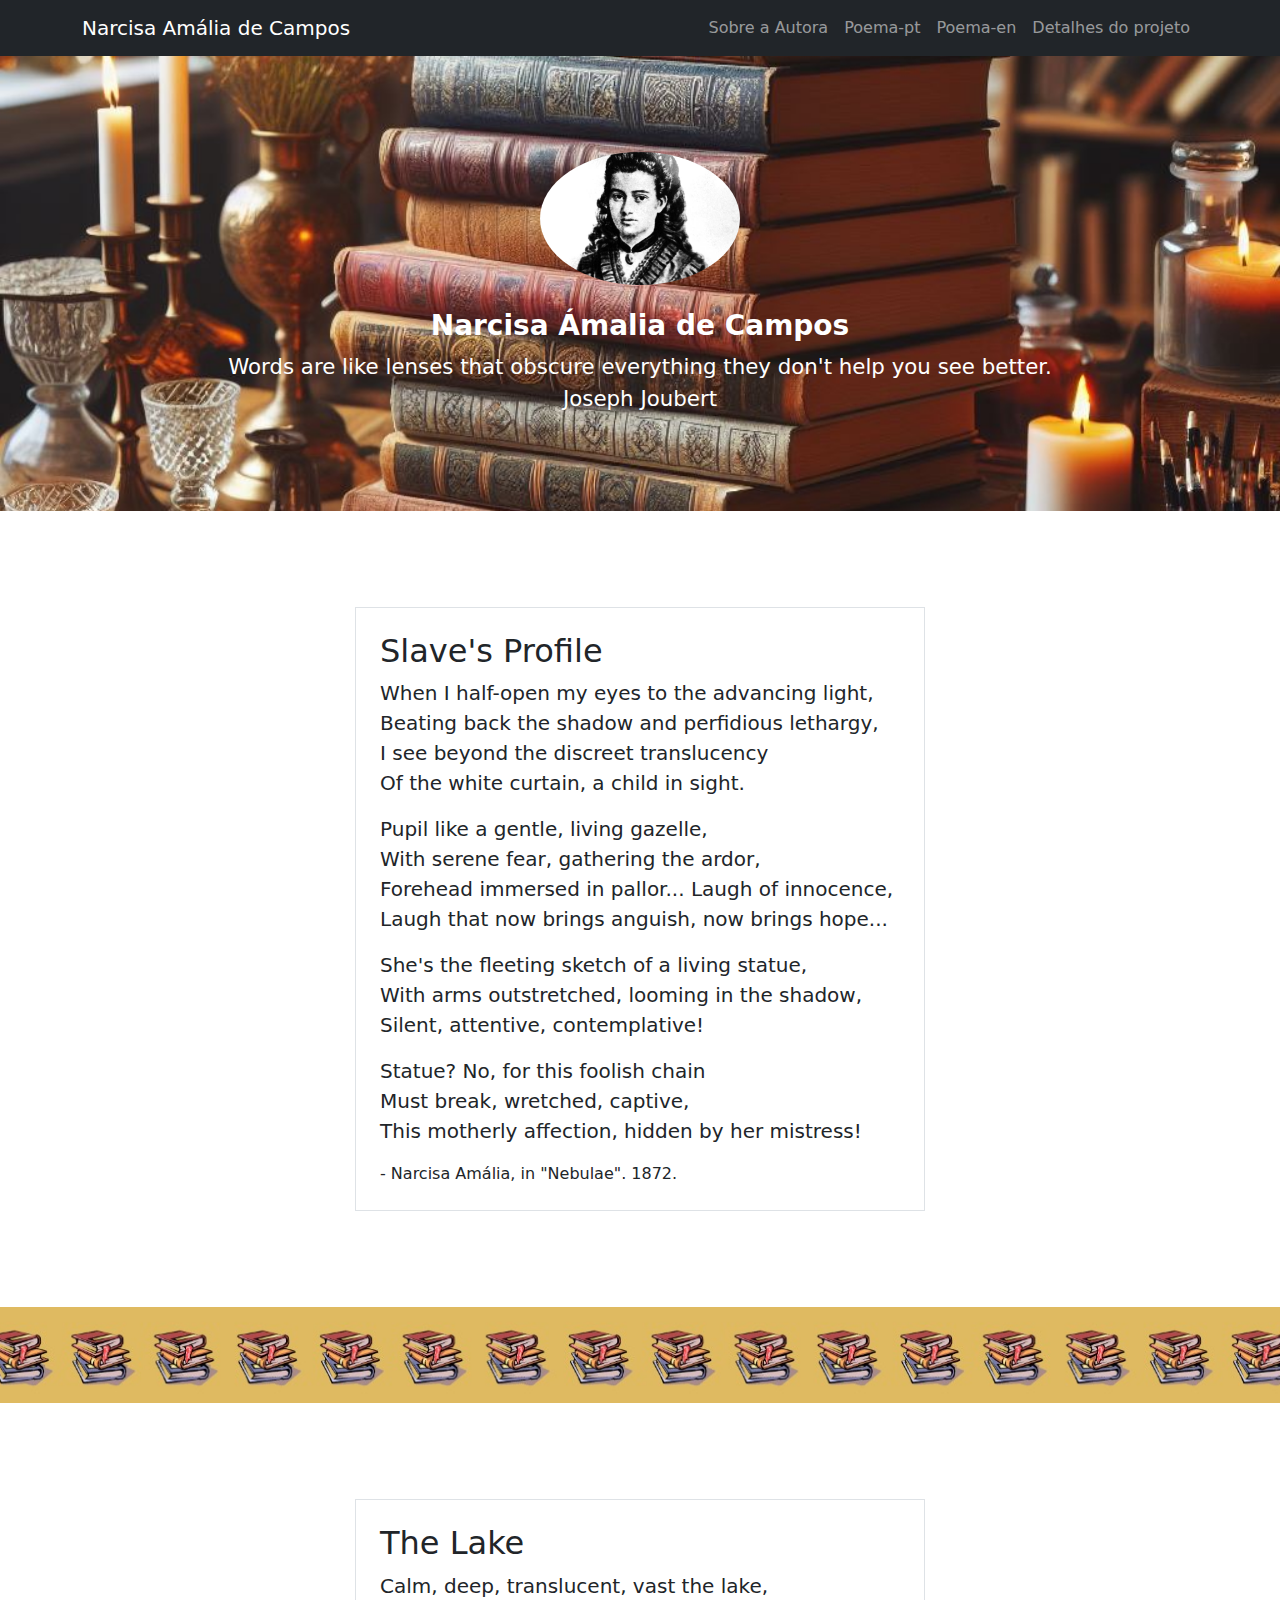
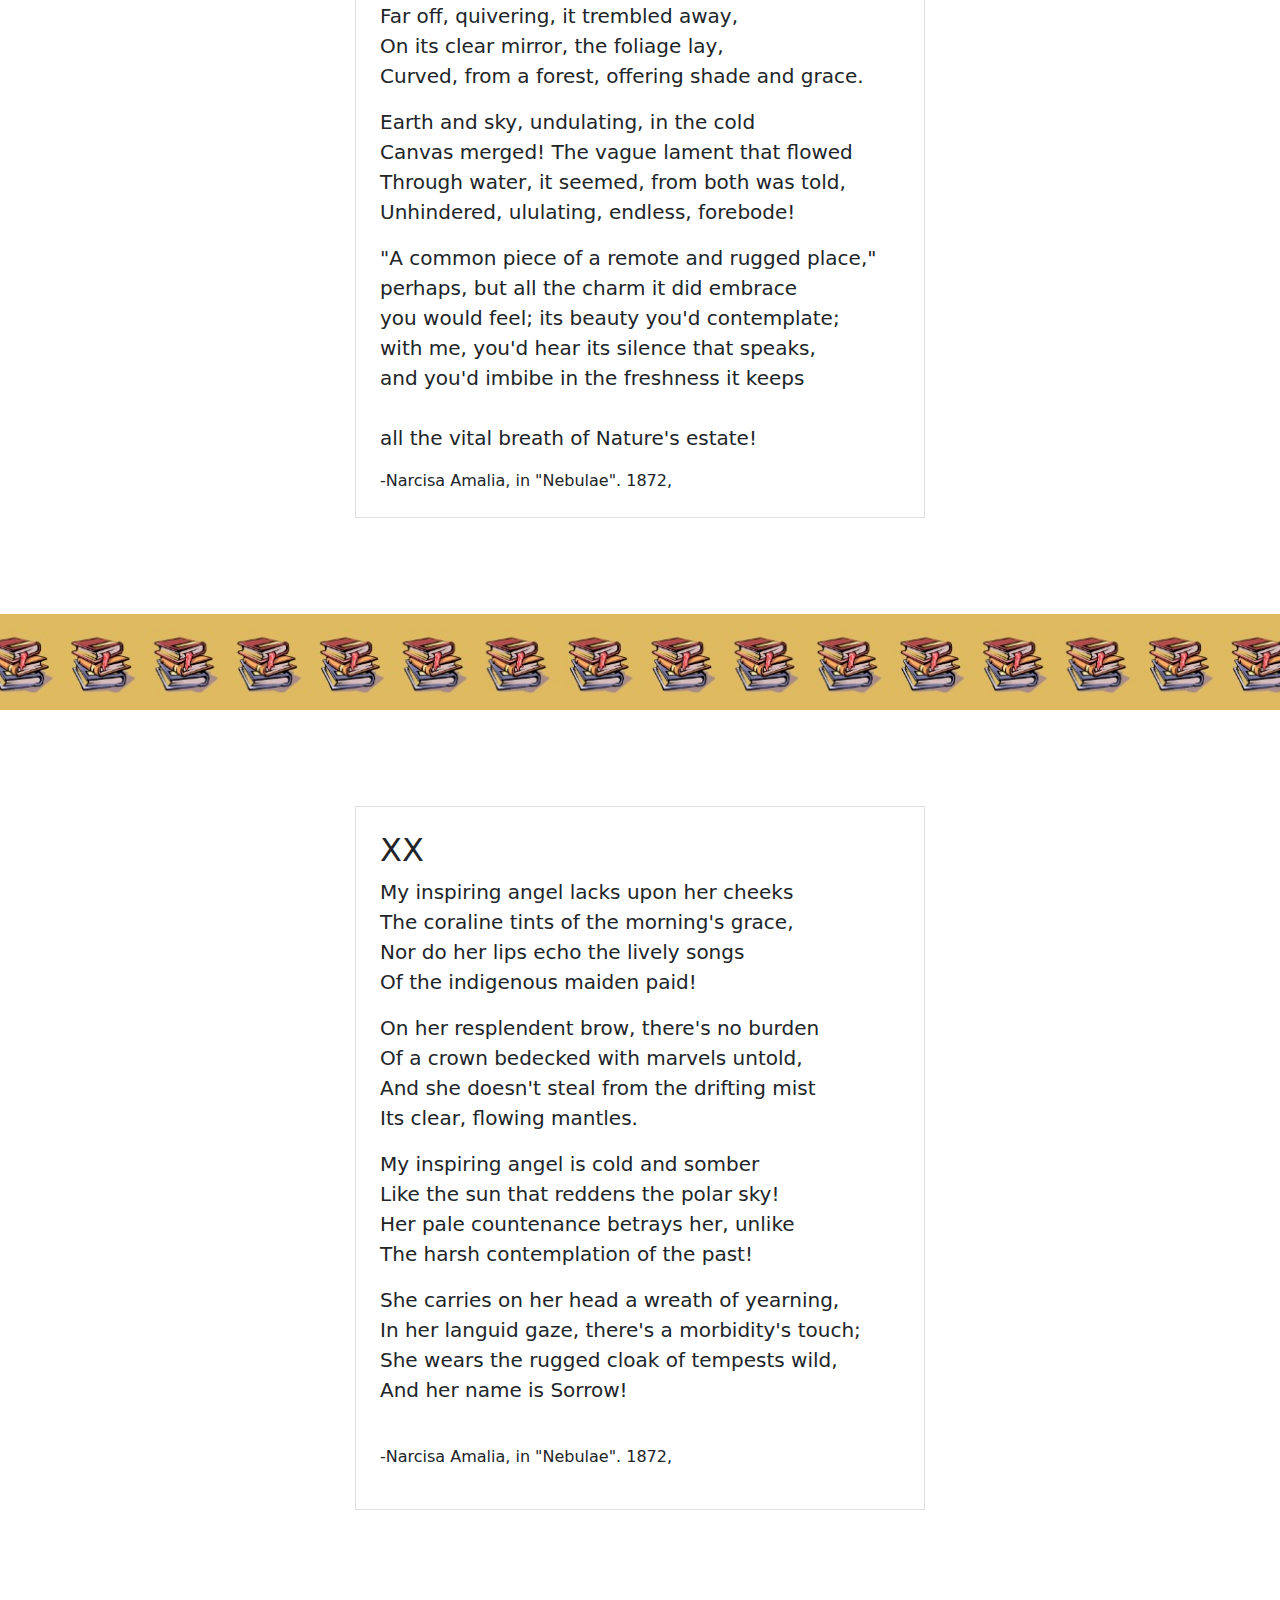
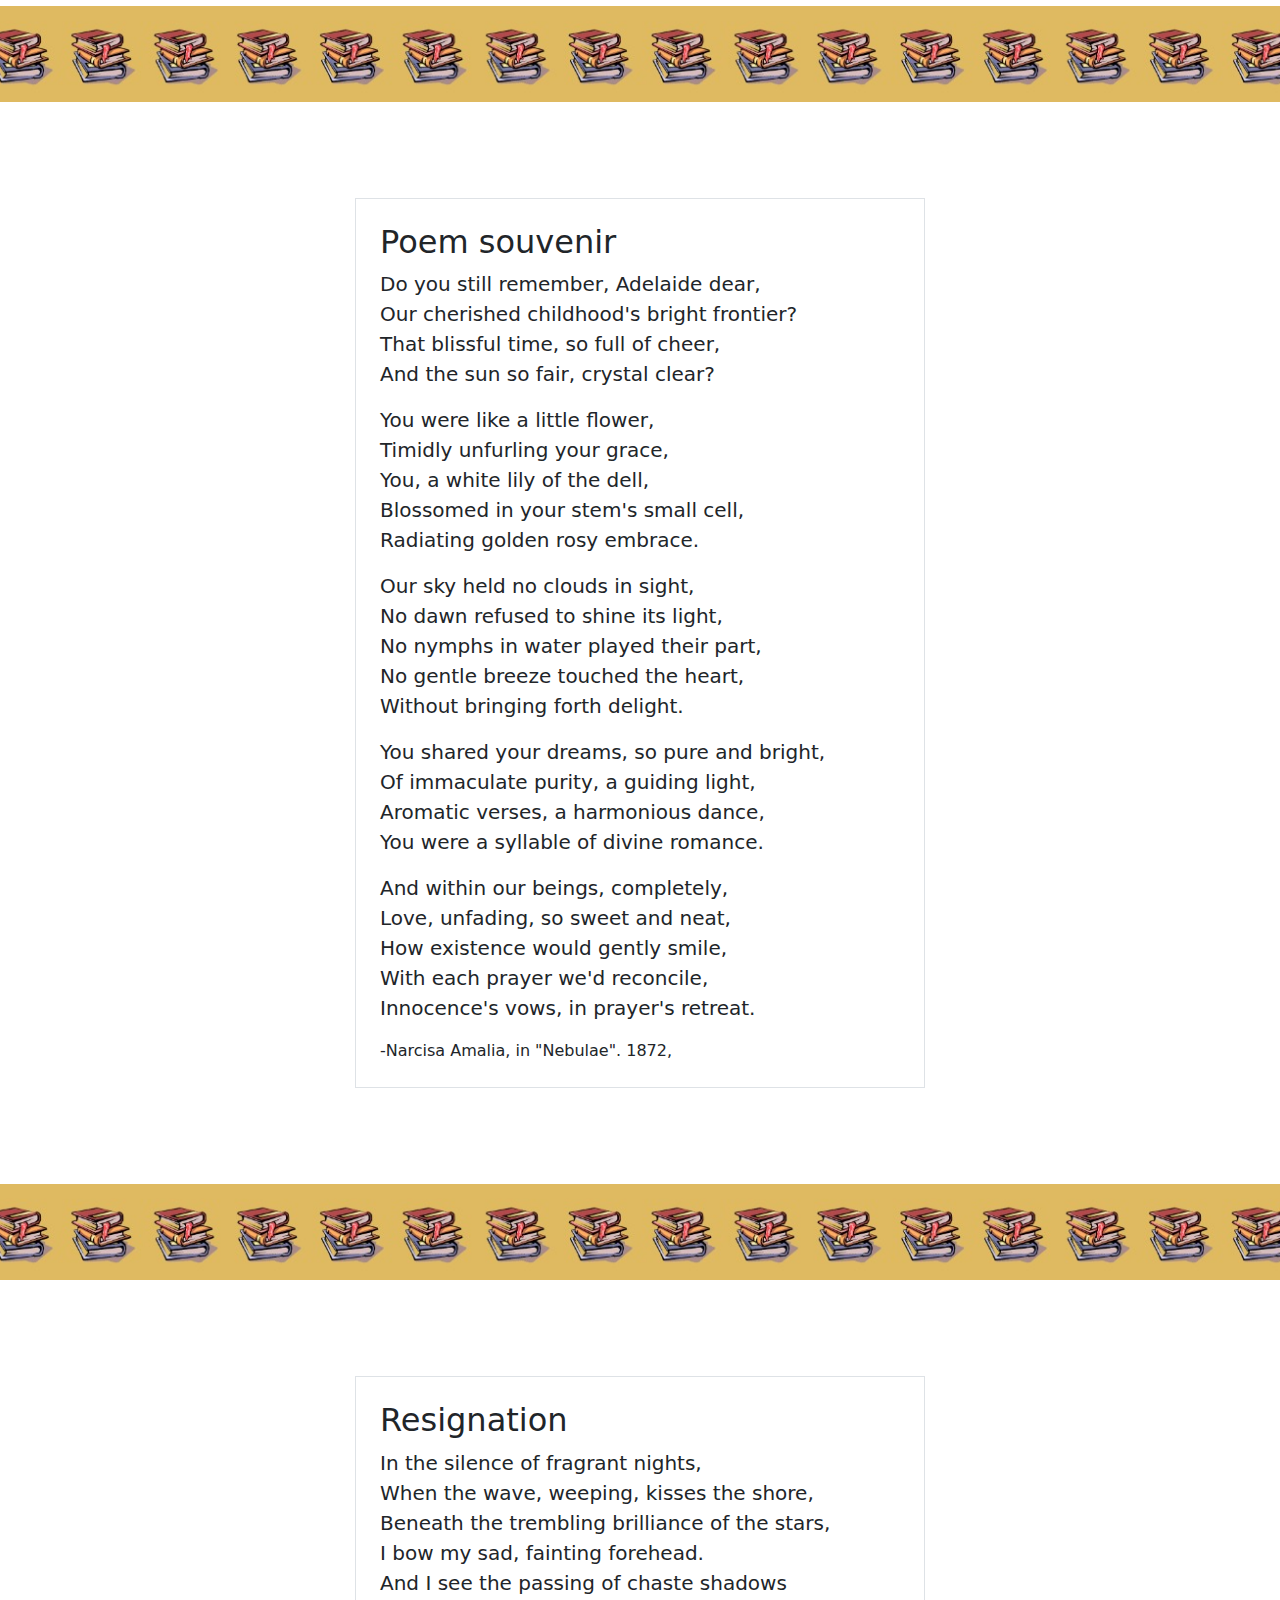
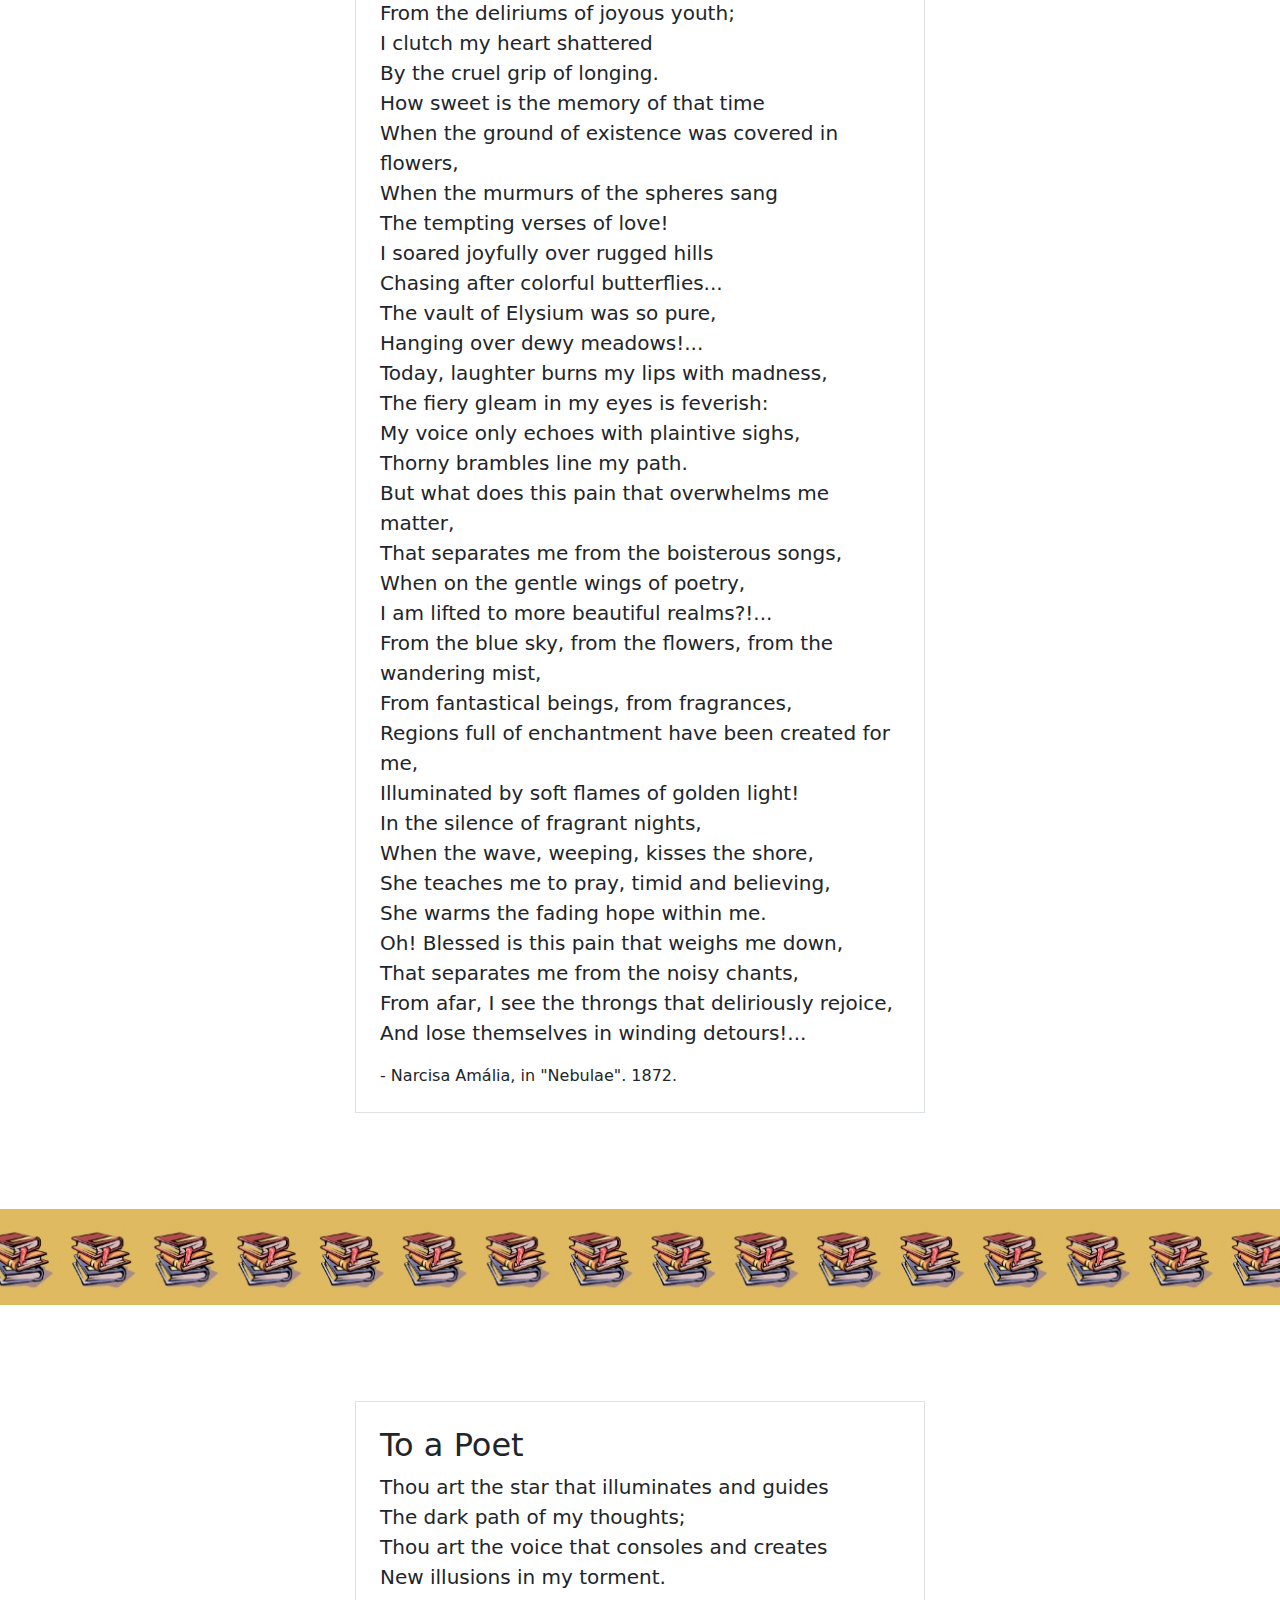
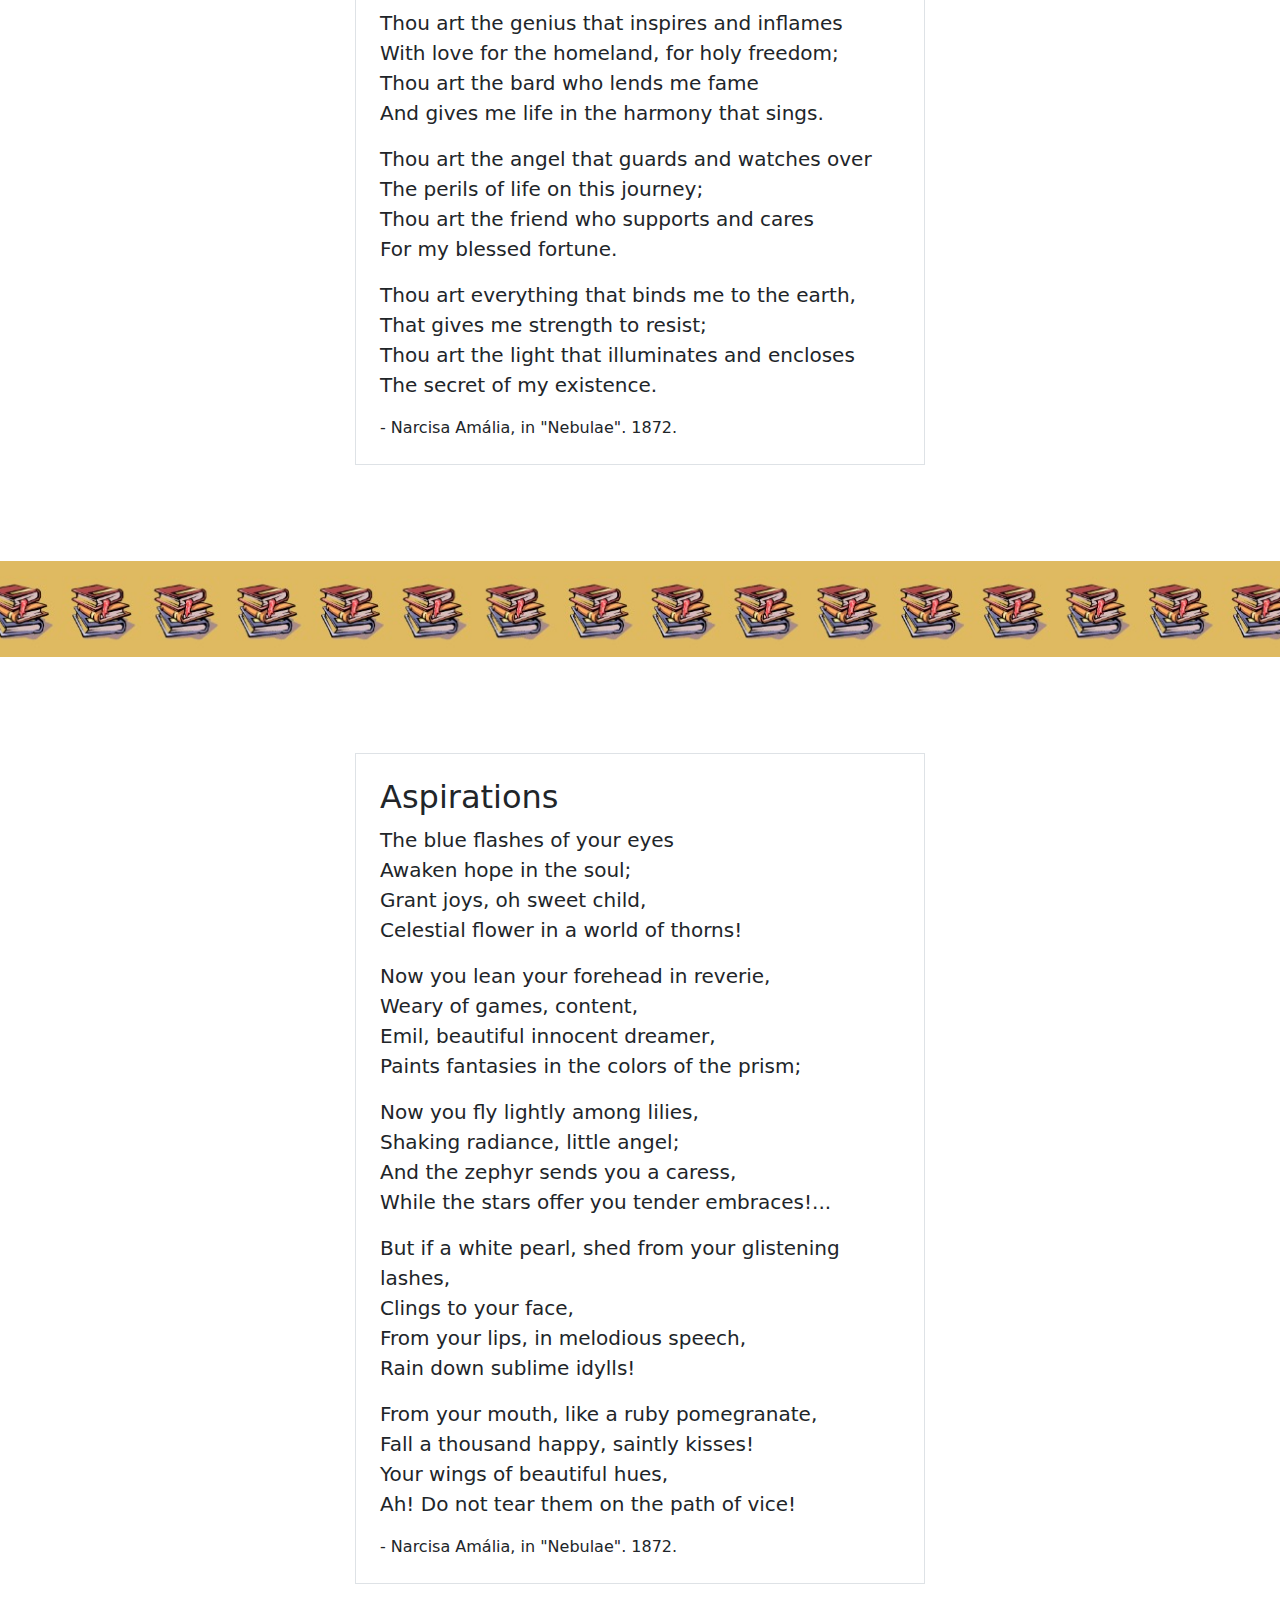
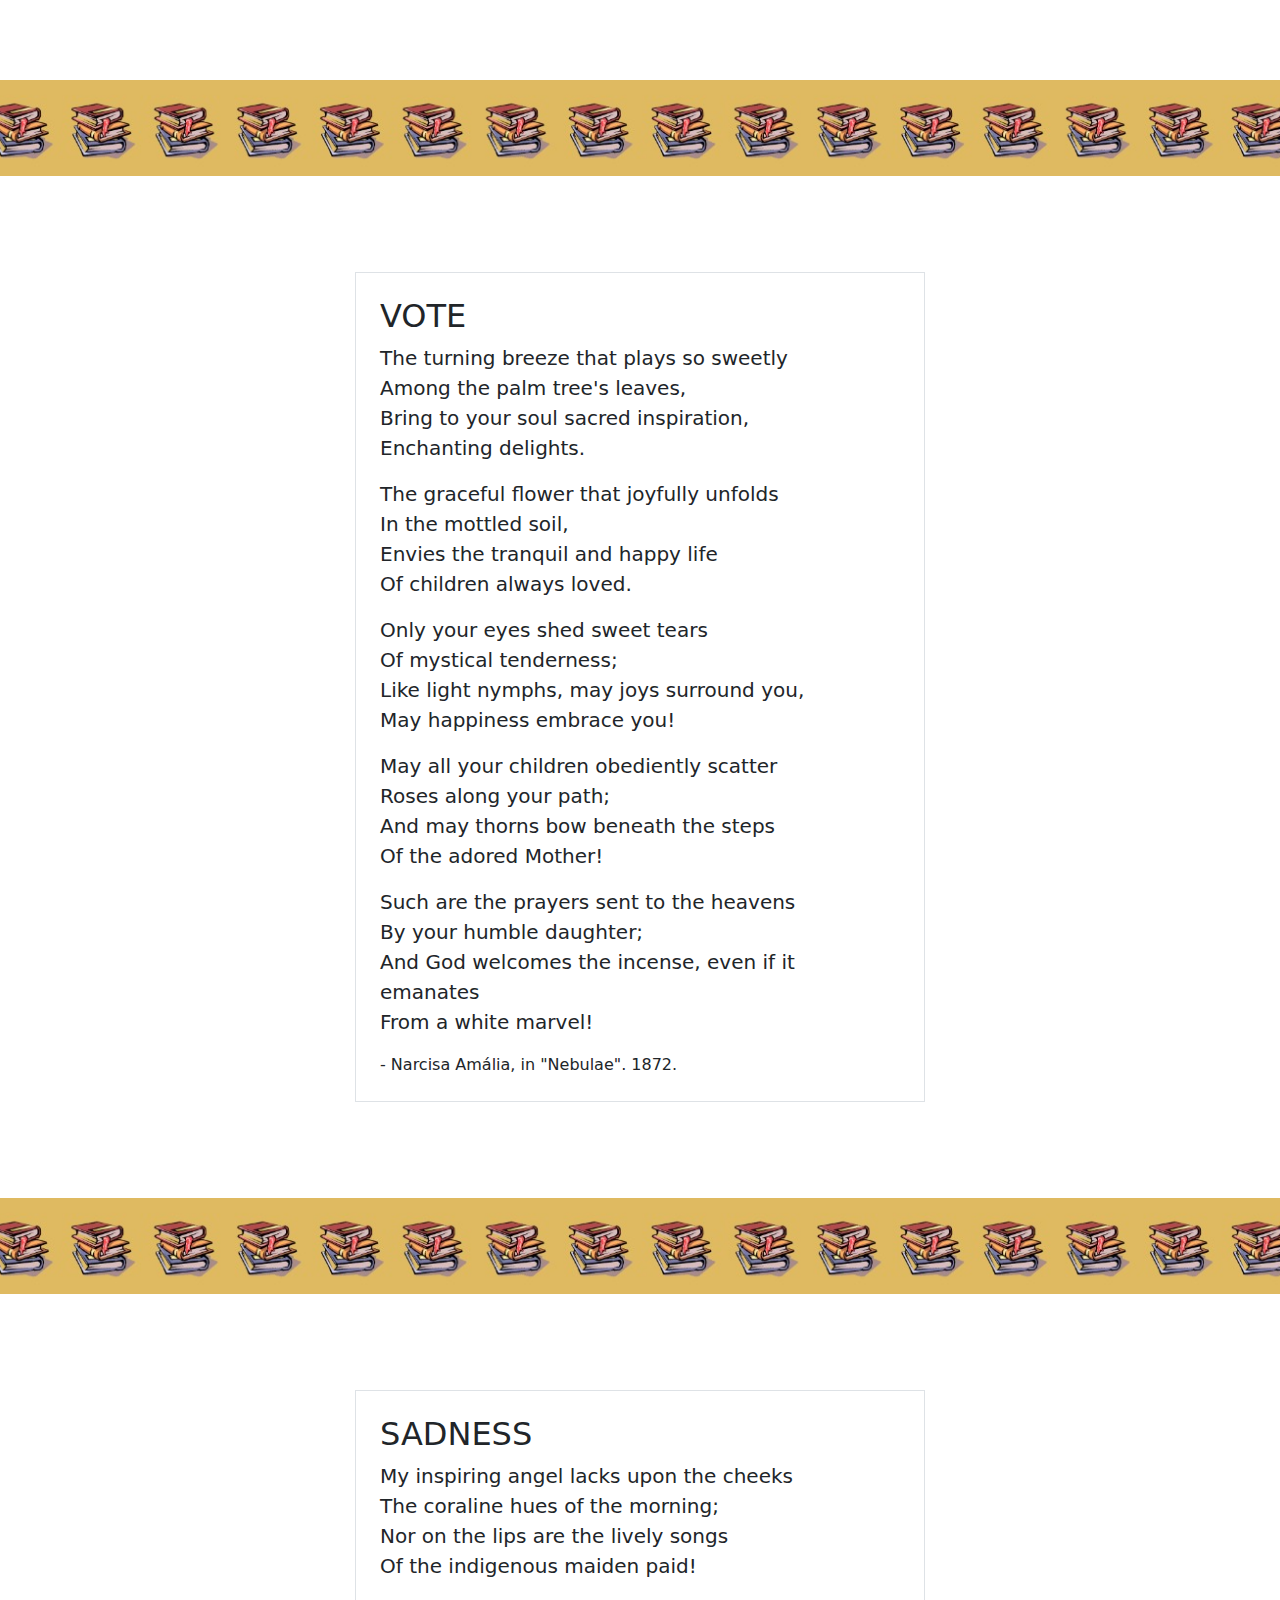
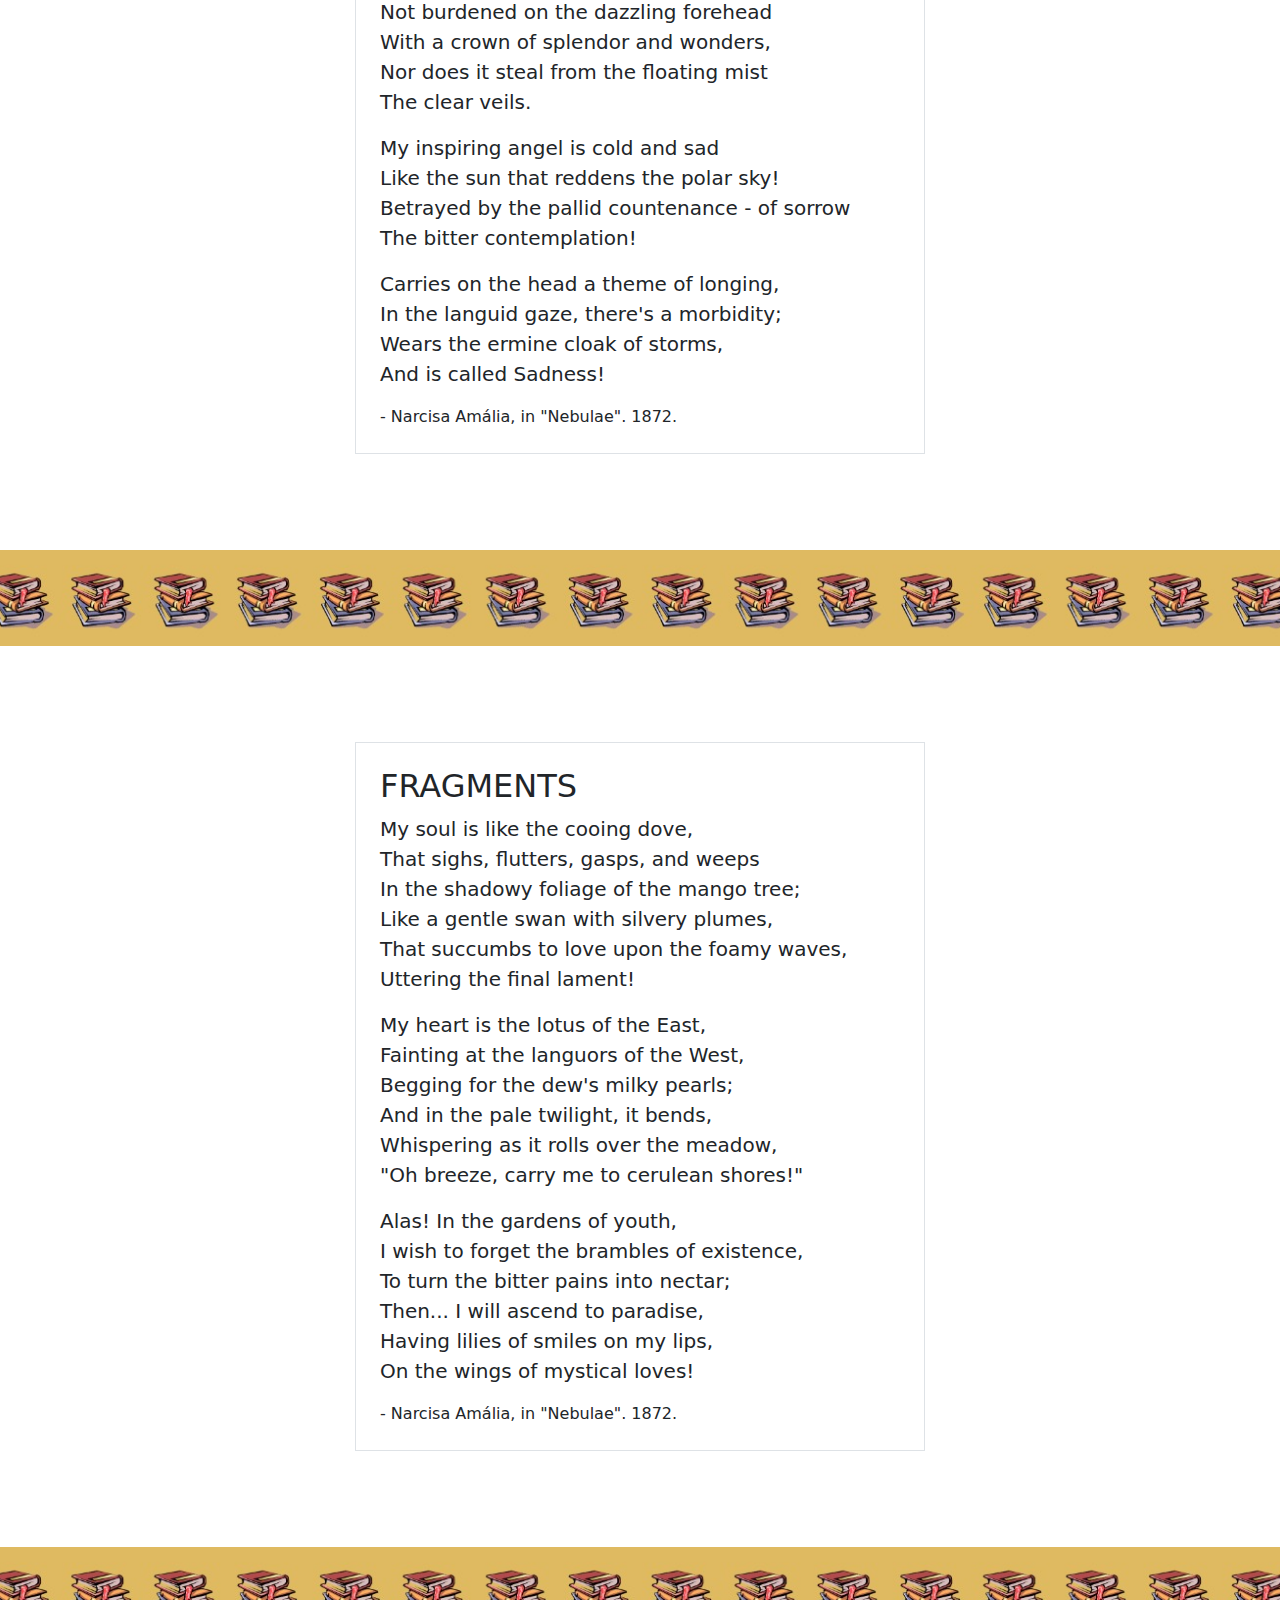
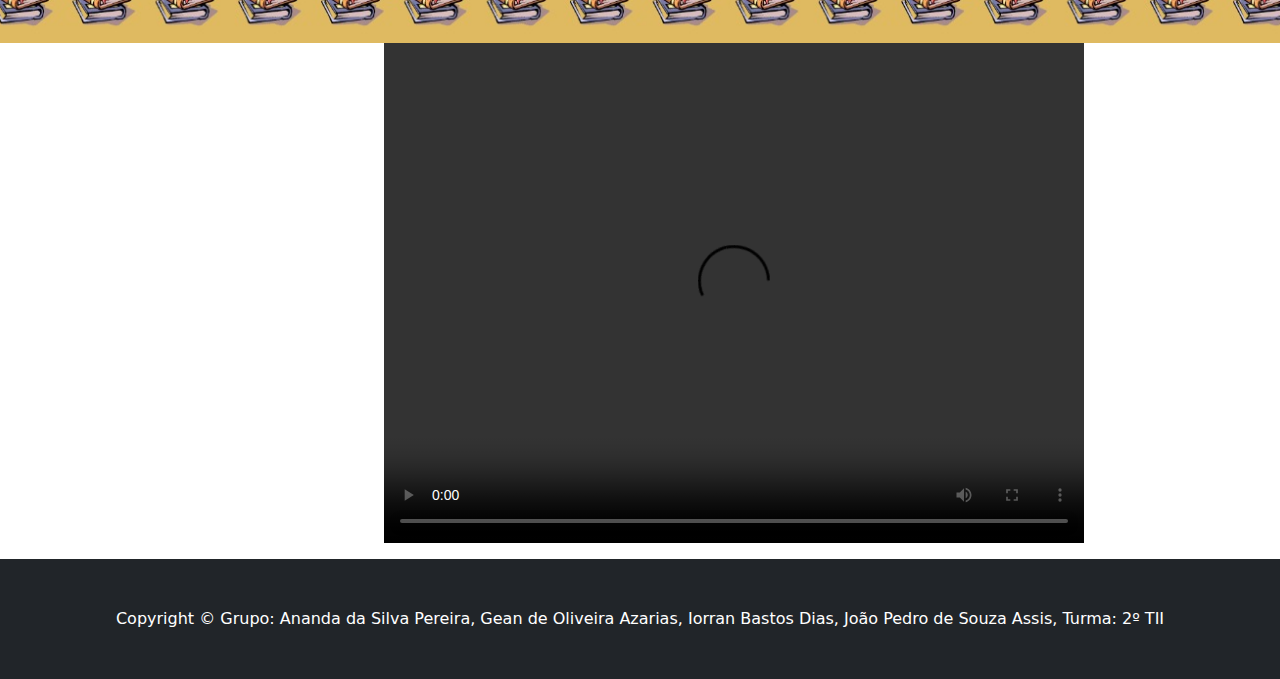
==== commit 5a91012c: "Update poemasen.html" ====
--- a/poemasen.html
+++ b/poemasen.html
@@ -19,7 +19,7 @@
                 <button class="navbar-toggler" type="button" data-bs-toggle="collapse" data-bs-target="#navbarSupportedContent" aria-controls="navbarSupportedContent" aria-expanded="false" aria-label="Toggle navigation"><span class="navbar-toggler-icon"></span></button>
                 <div class="collapse navbar-collapse" id="navbarSupportedContent">
                     <ul class="navbar-nav ms-auto mb-2 mb-lg-0">
-                        <li class="nav-item"><a class="nav-link" href="index.html">Sobre</a></li>
+                        <li class="nav-item"><a class="nav-link" href="index.html">Sobre a Autora</a></li>
                         <li class="nav-item"><a class="nav-link" href="poemaspt.html">Poema-pt</a></li>
                         <li class="nav-item"><a class="nav-link" href="poemasen.html">Poema-en</a></li>
 			<li class="nav-item"><a class="nav-link" href="projeto.html">Detalhes do projeto</a></li>
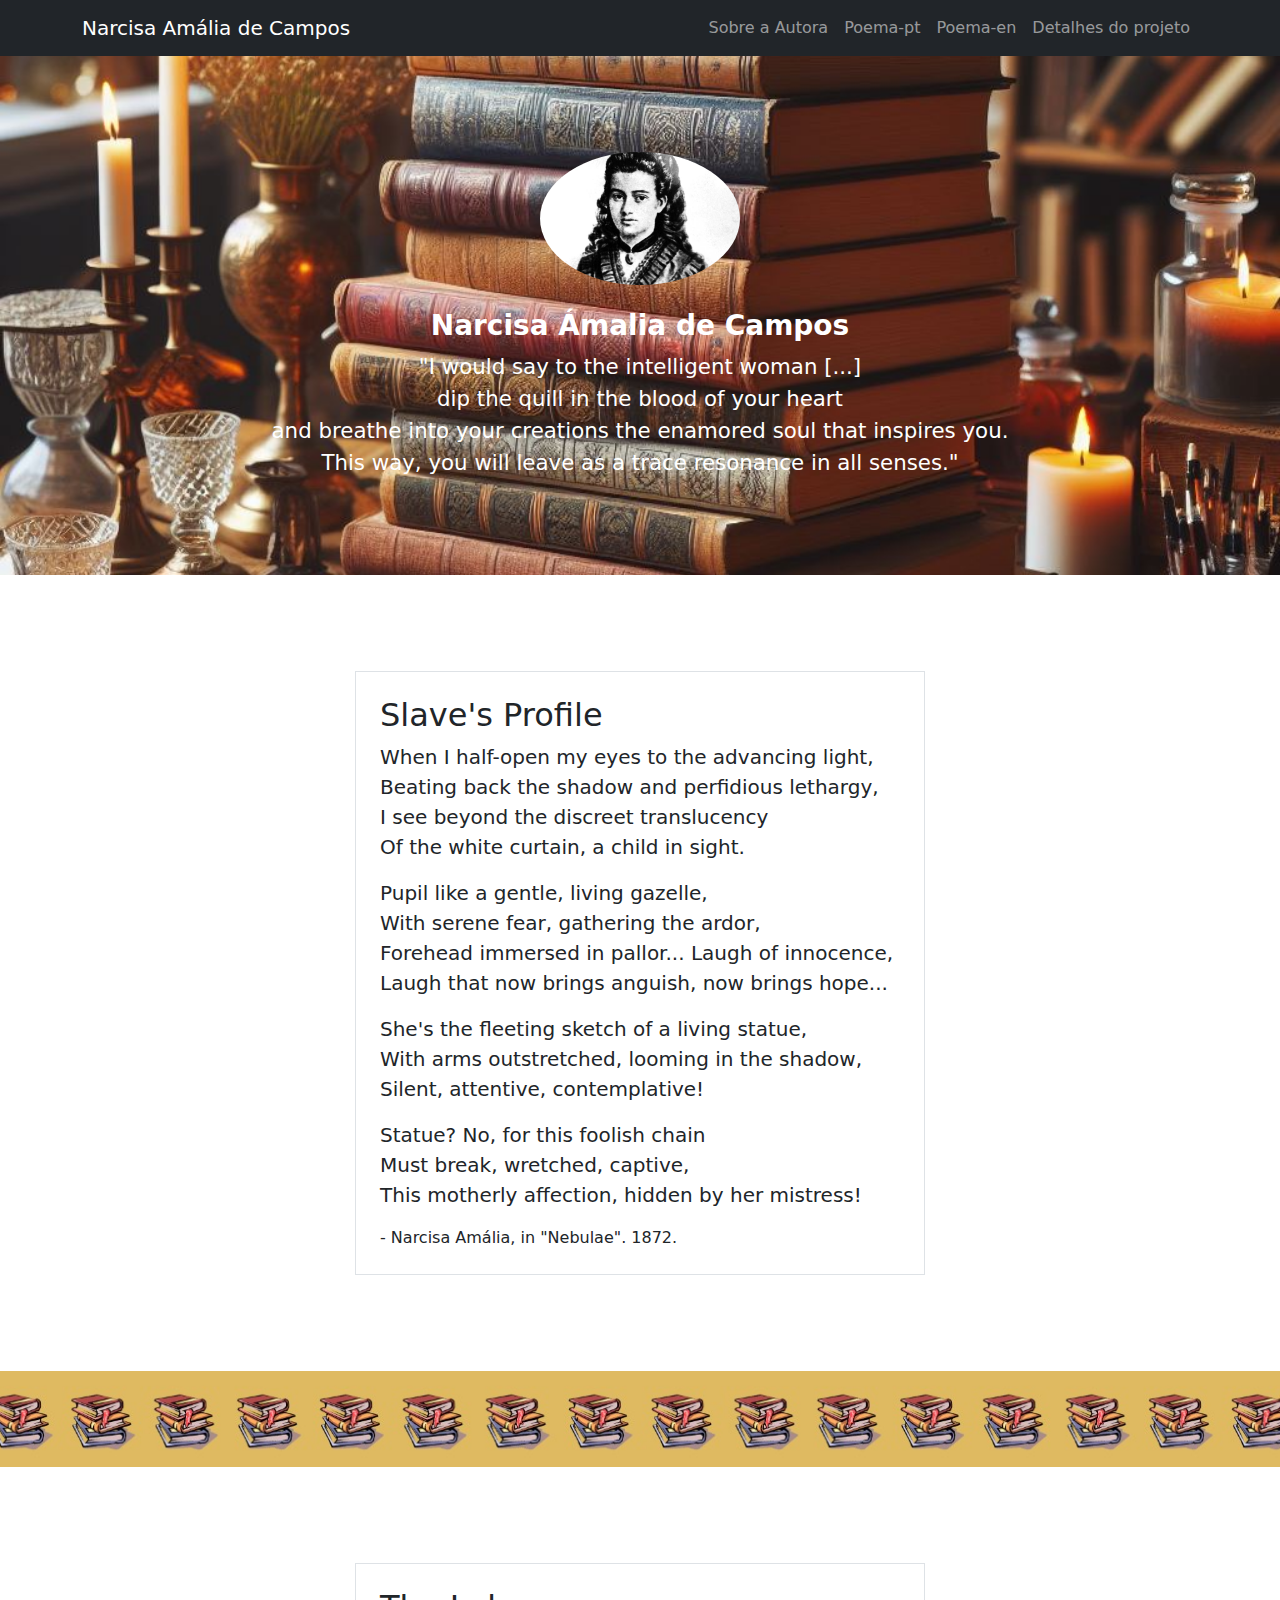
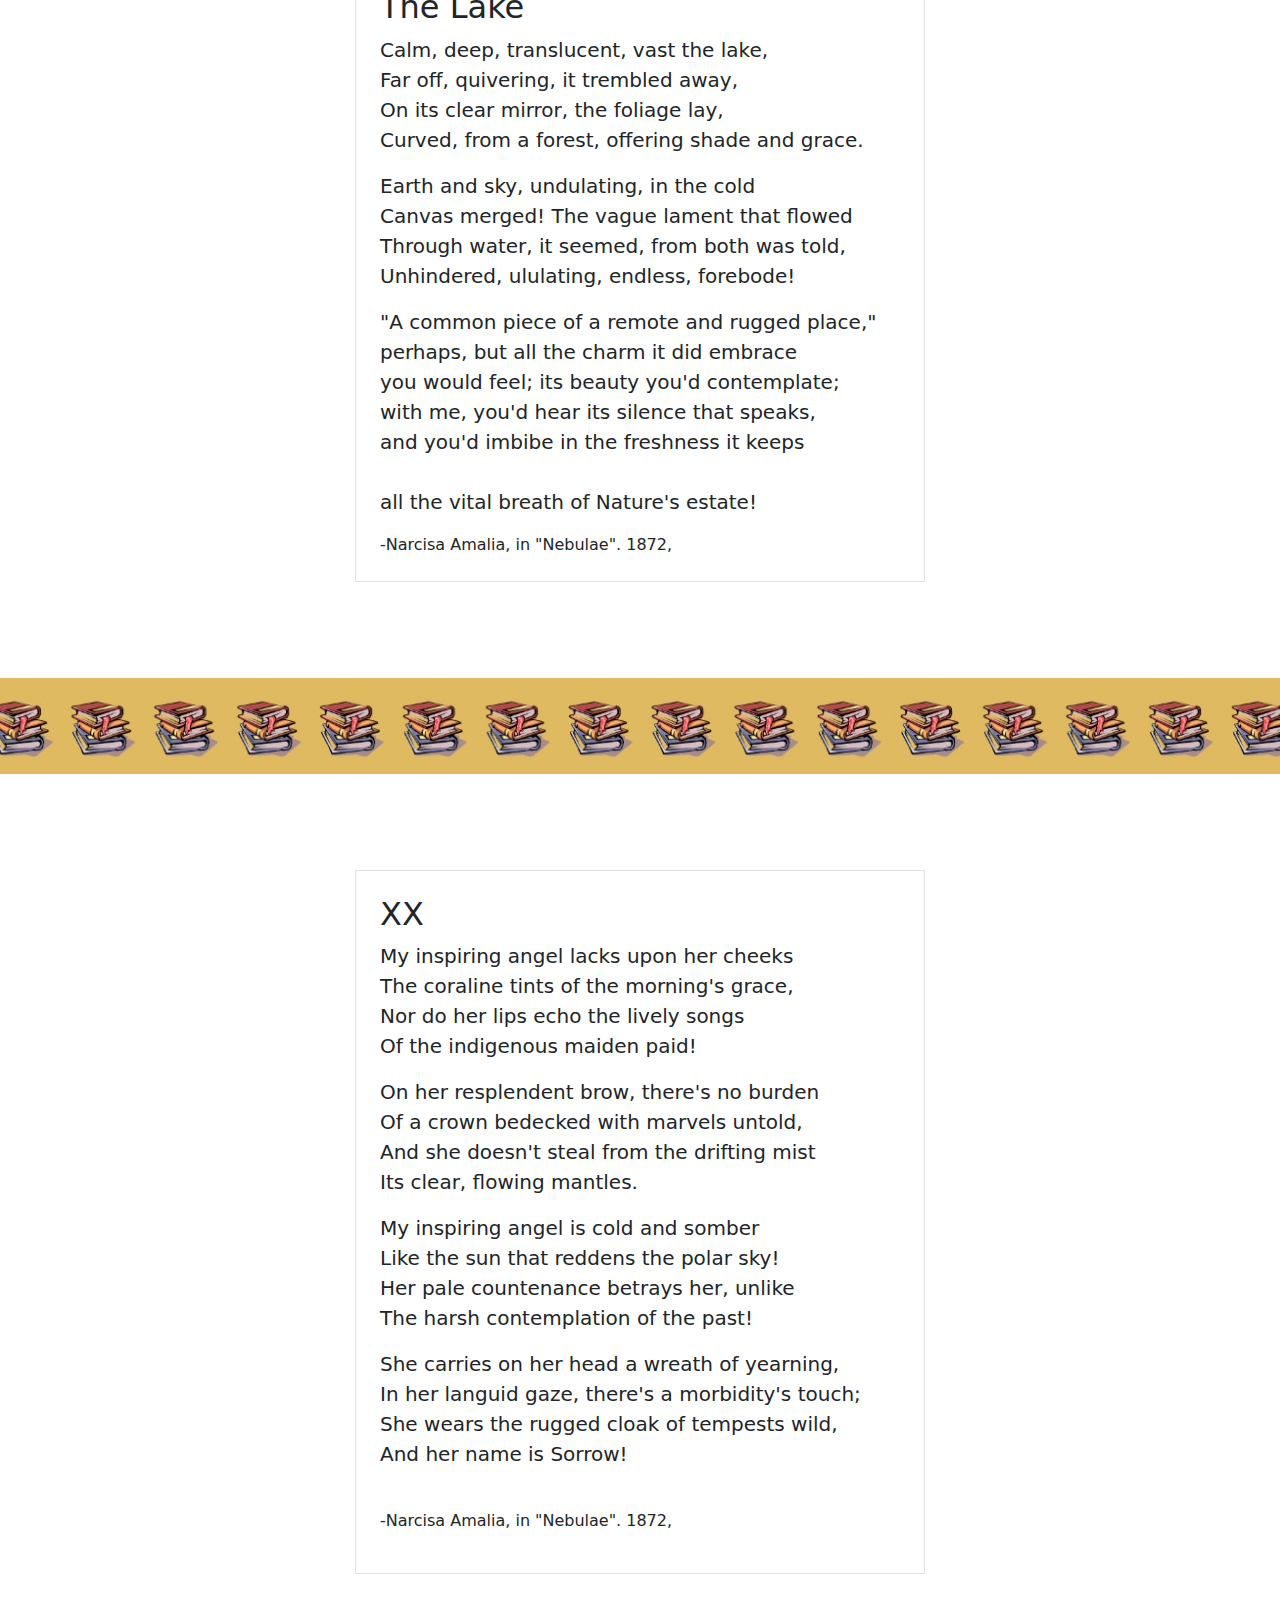
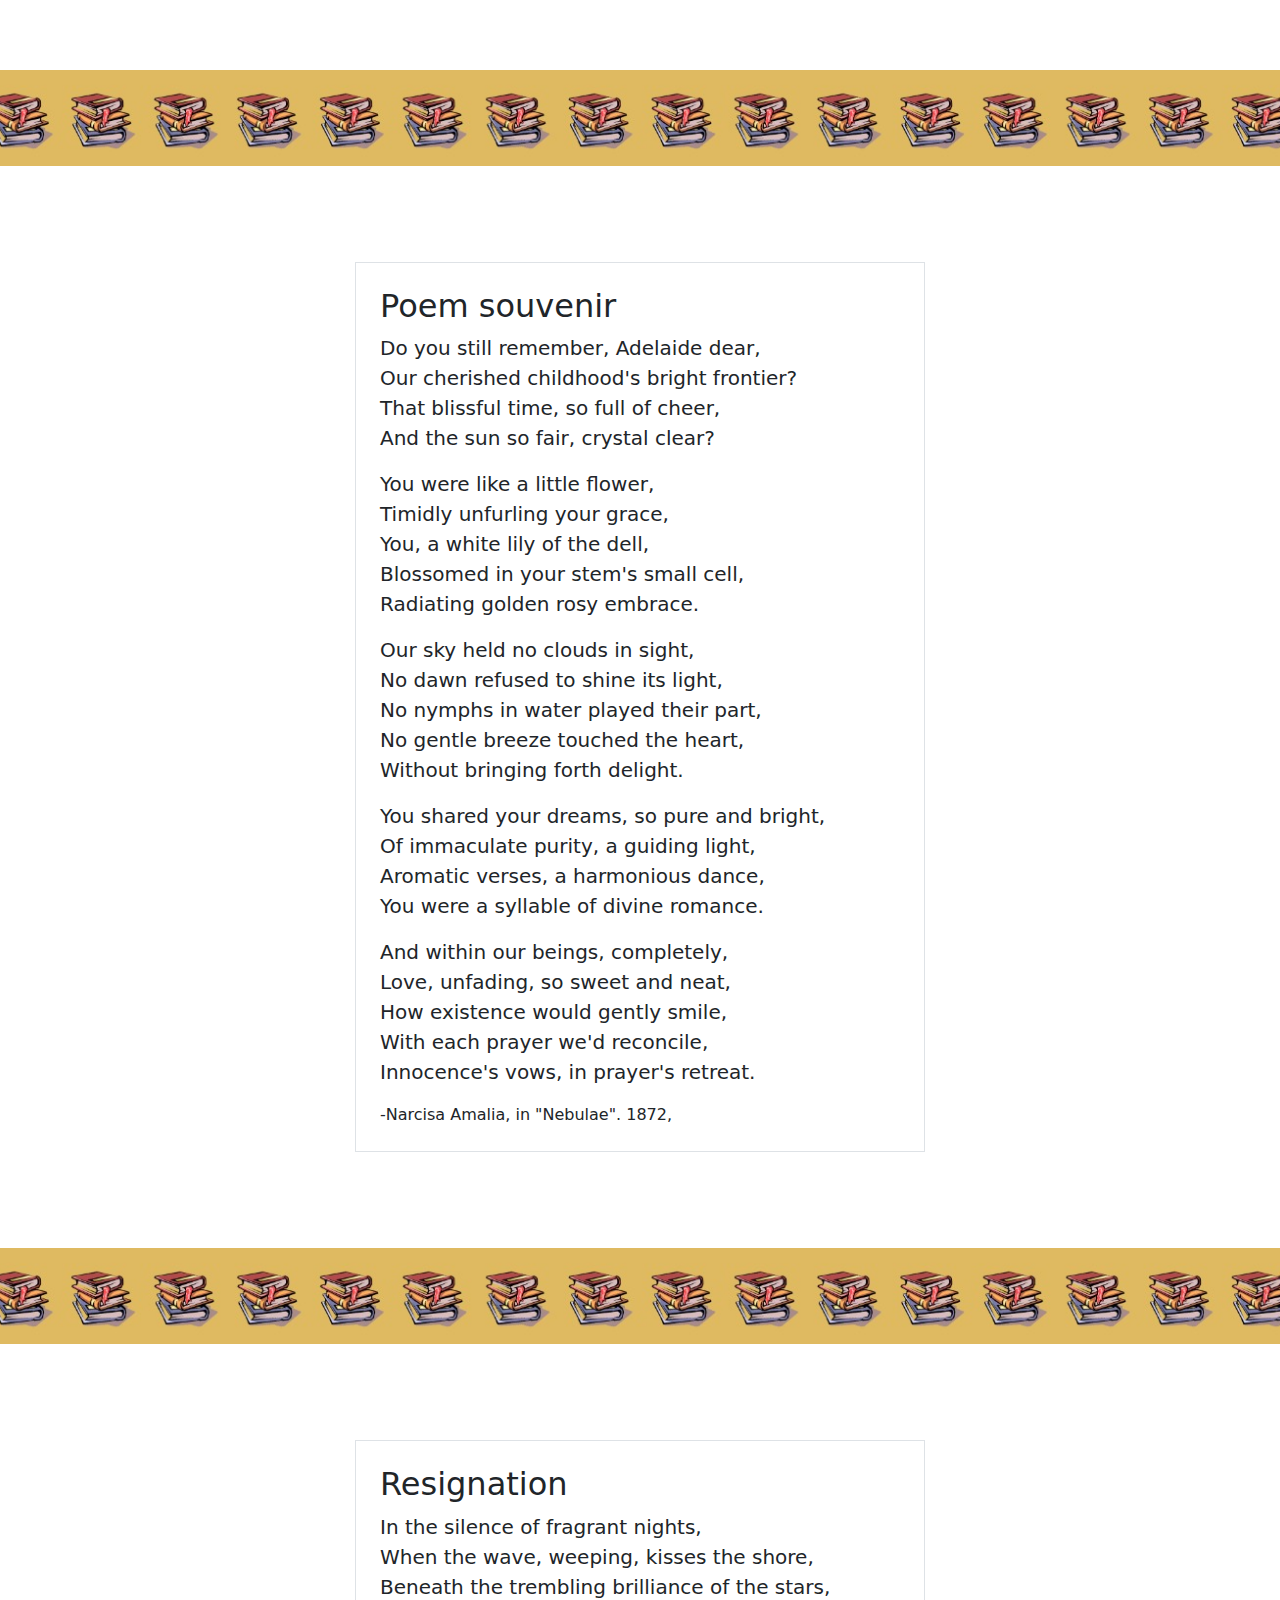
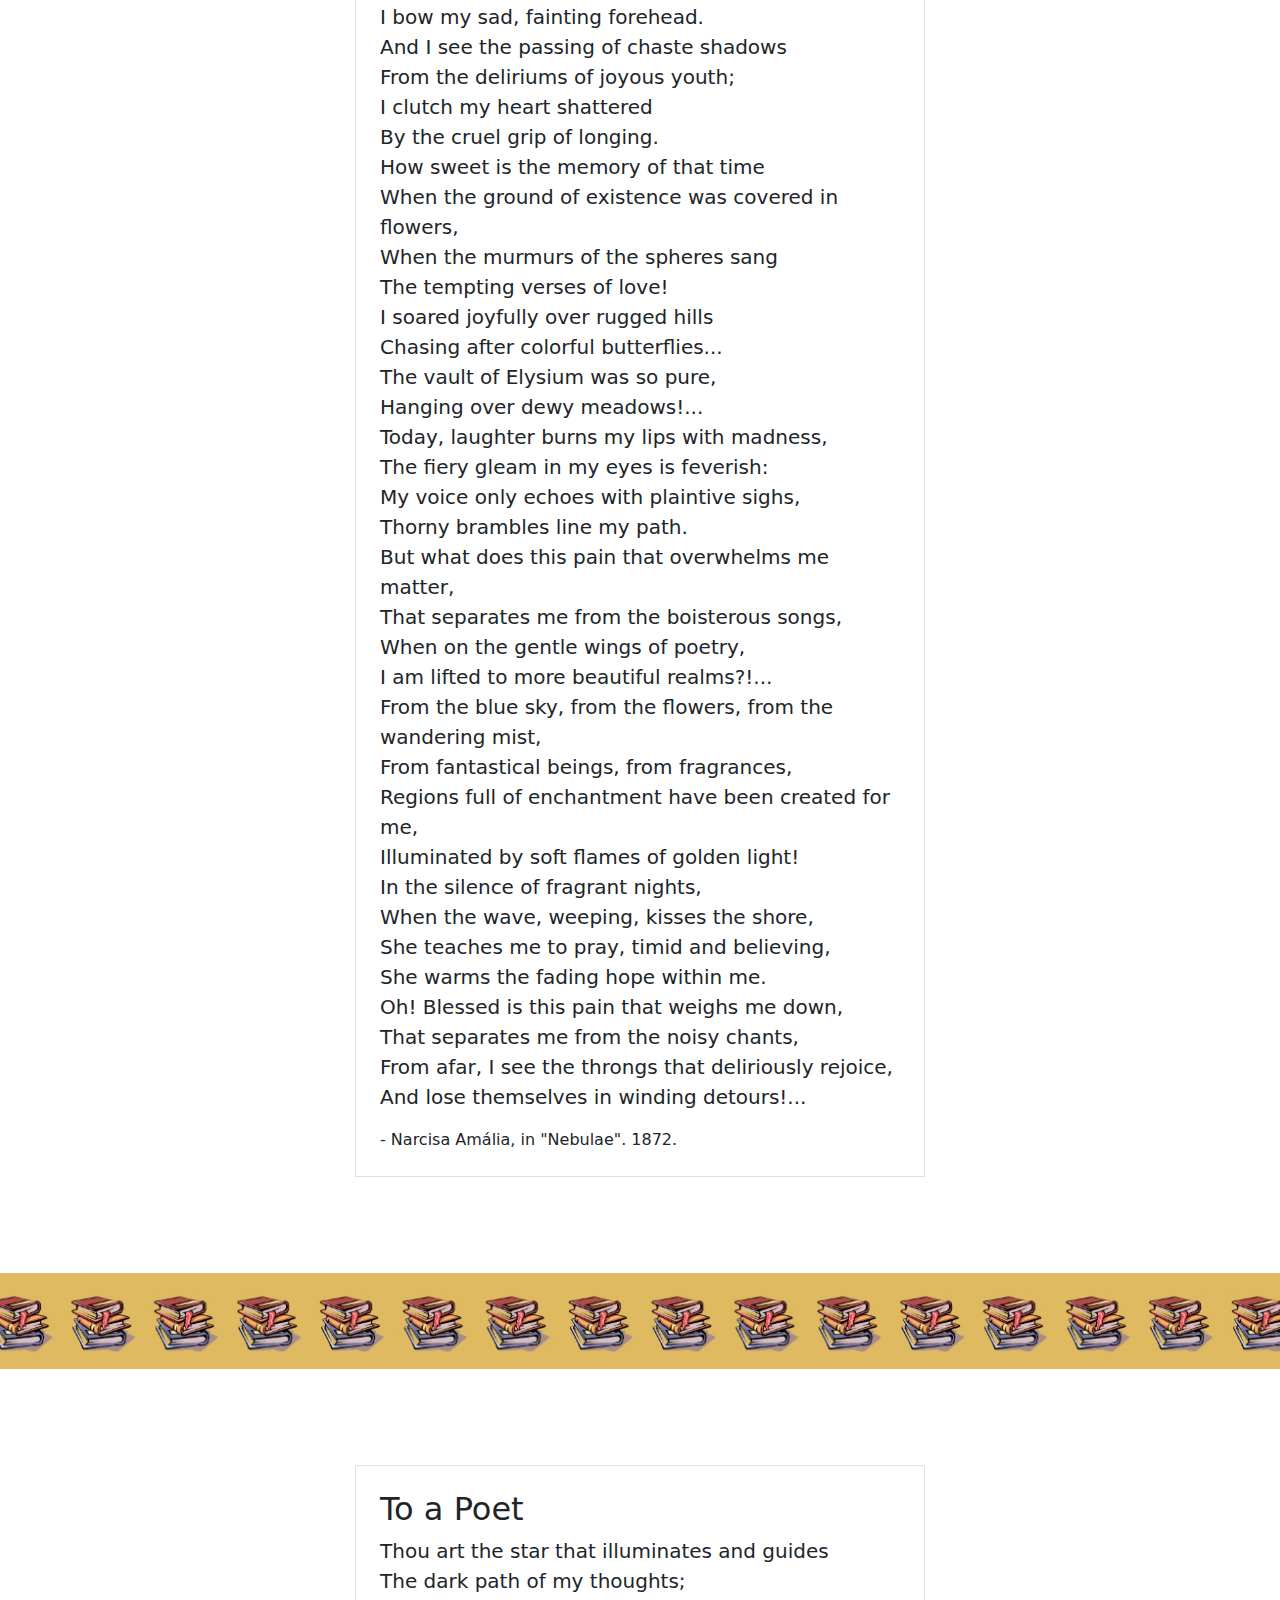
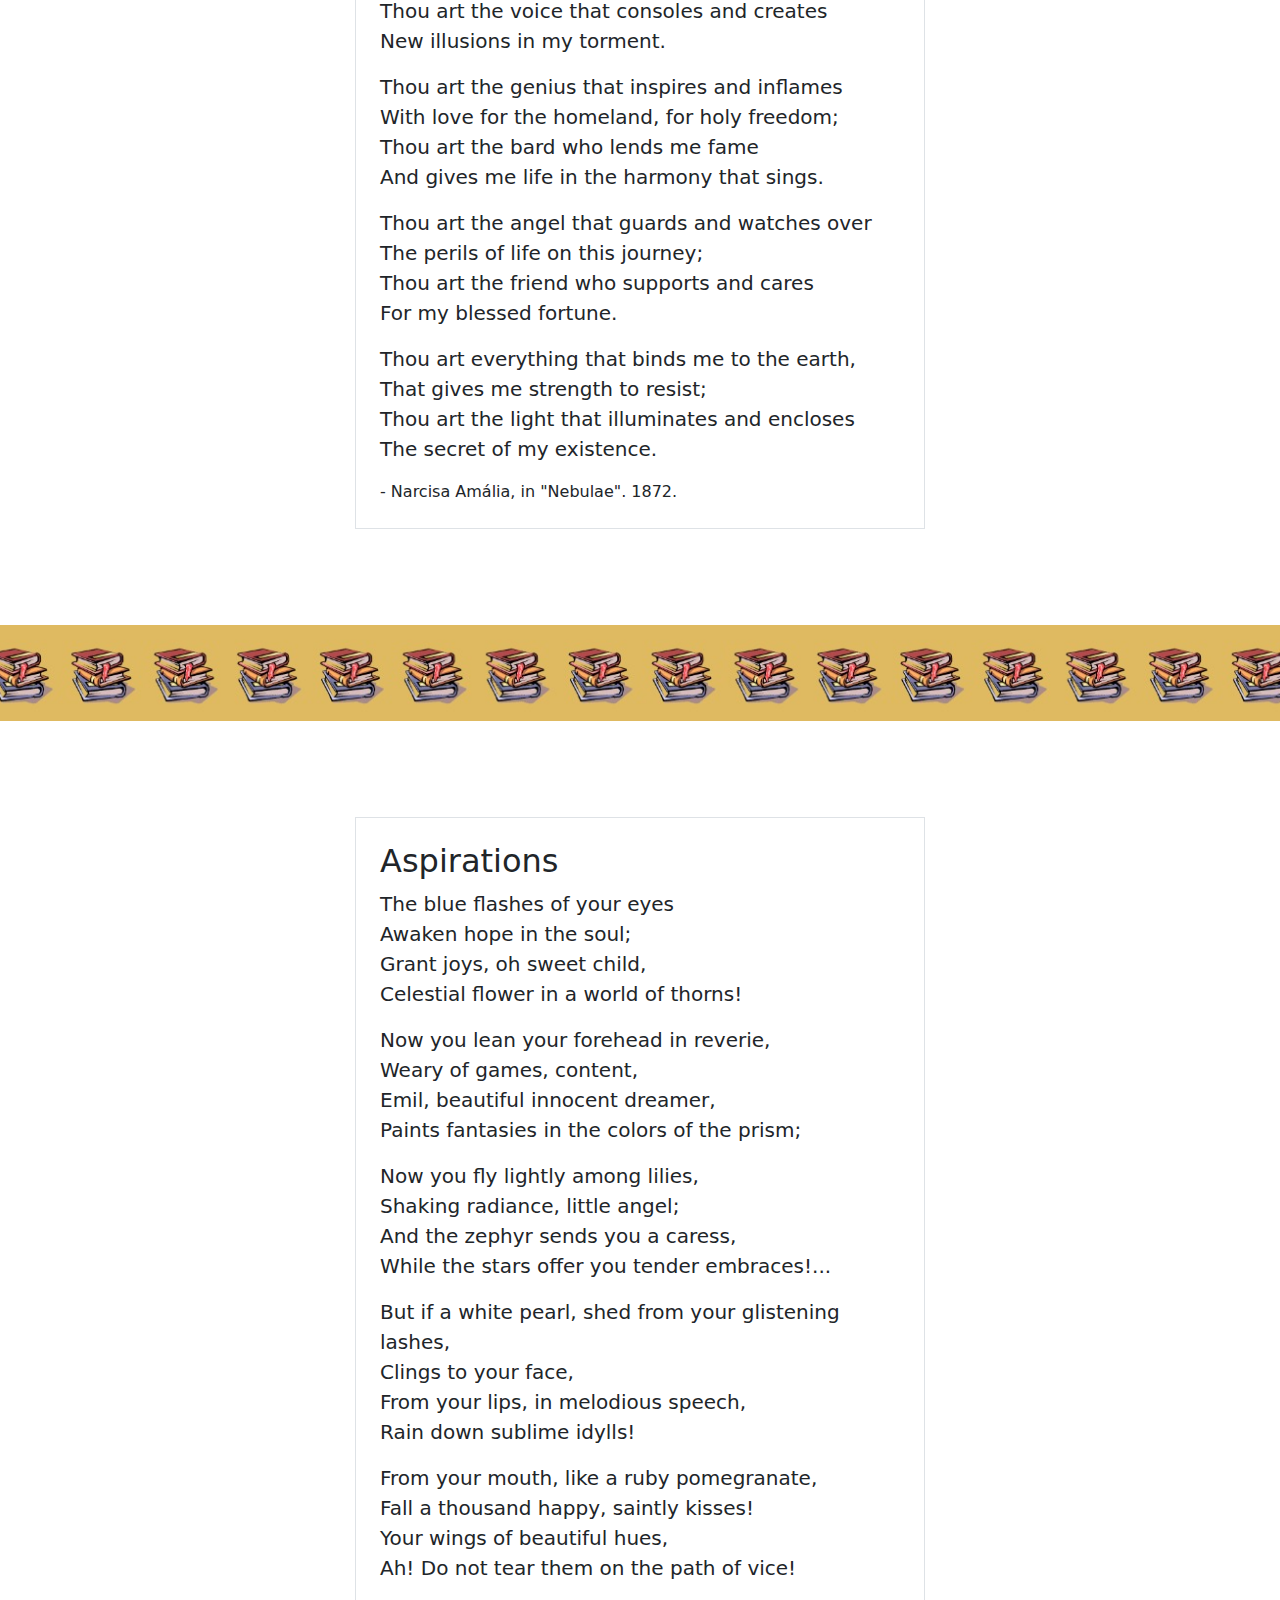
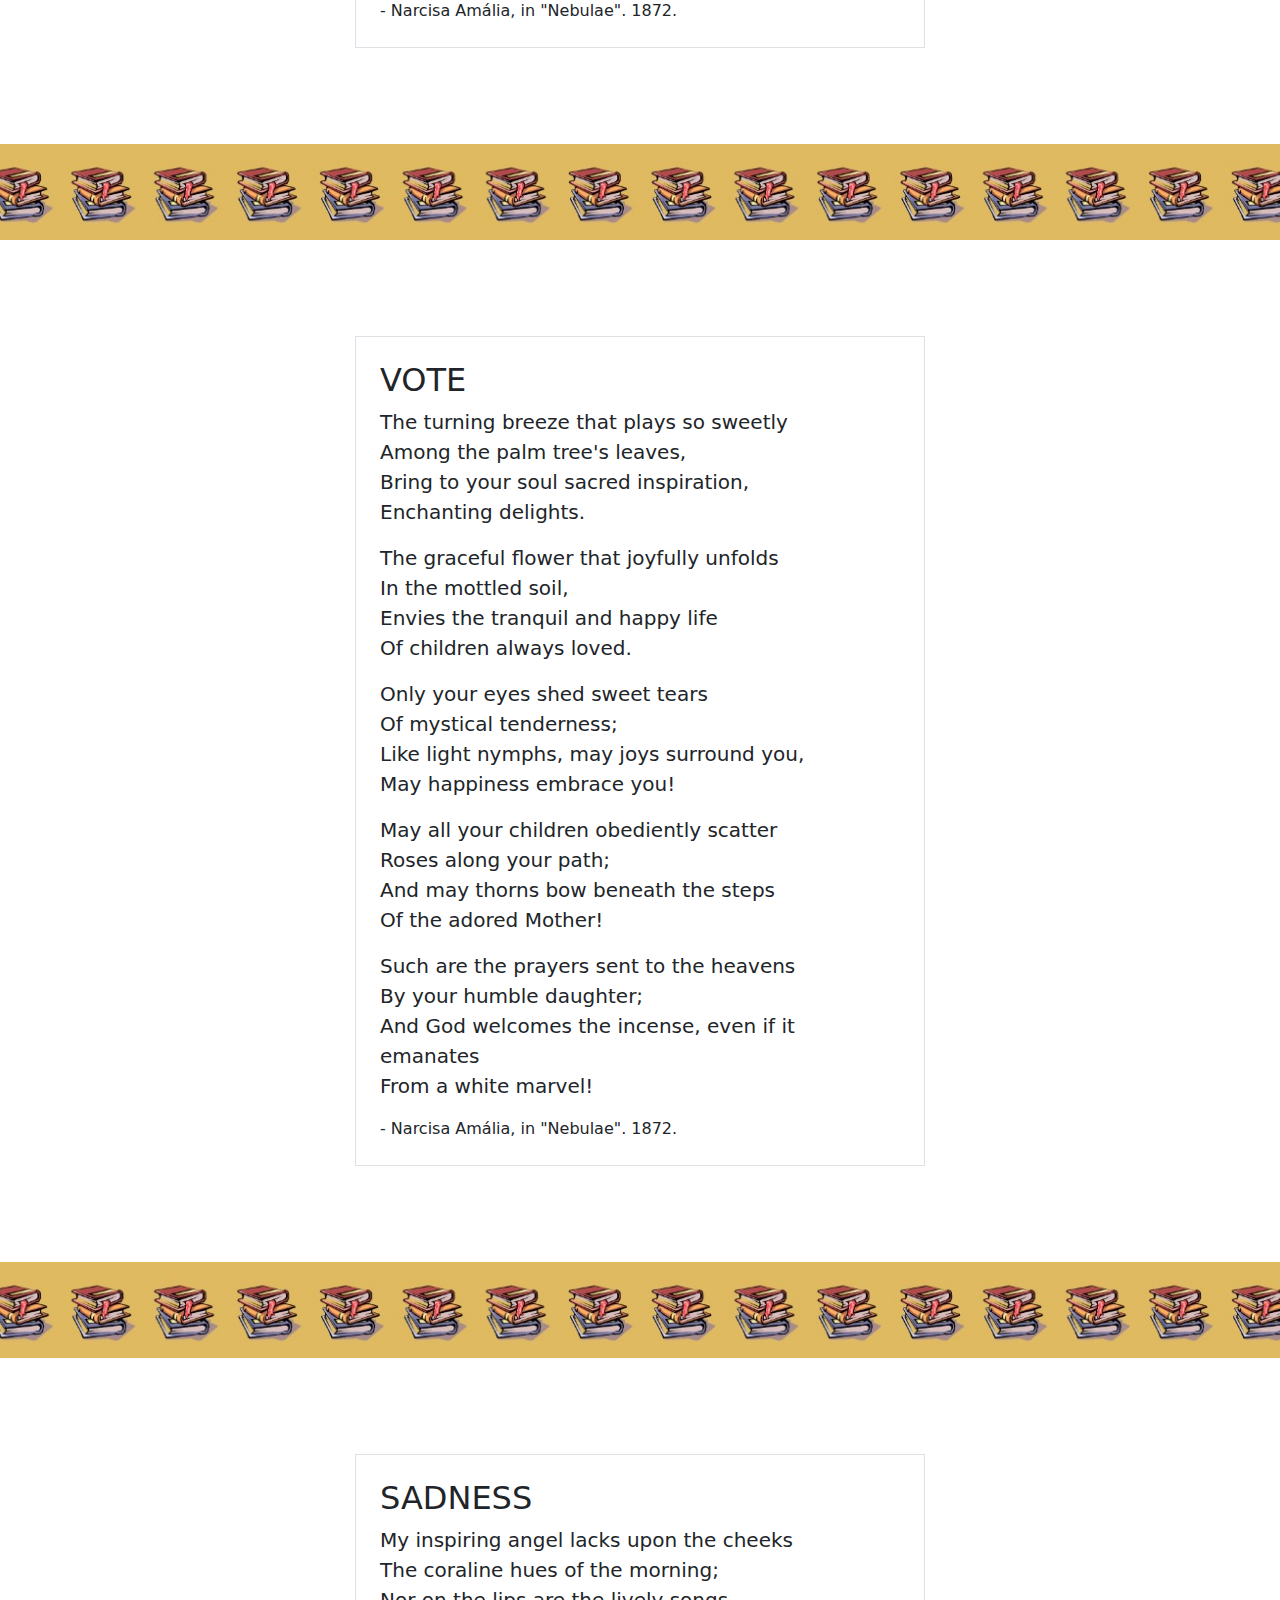
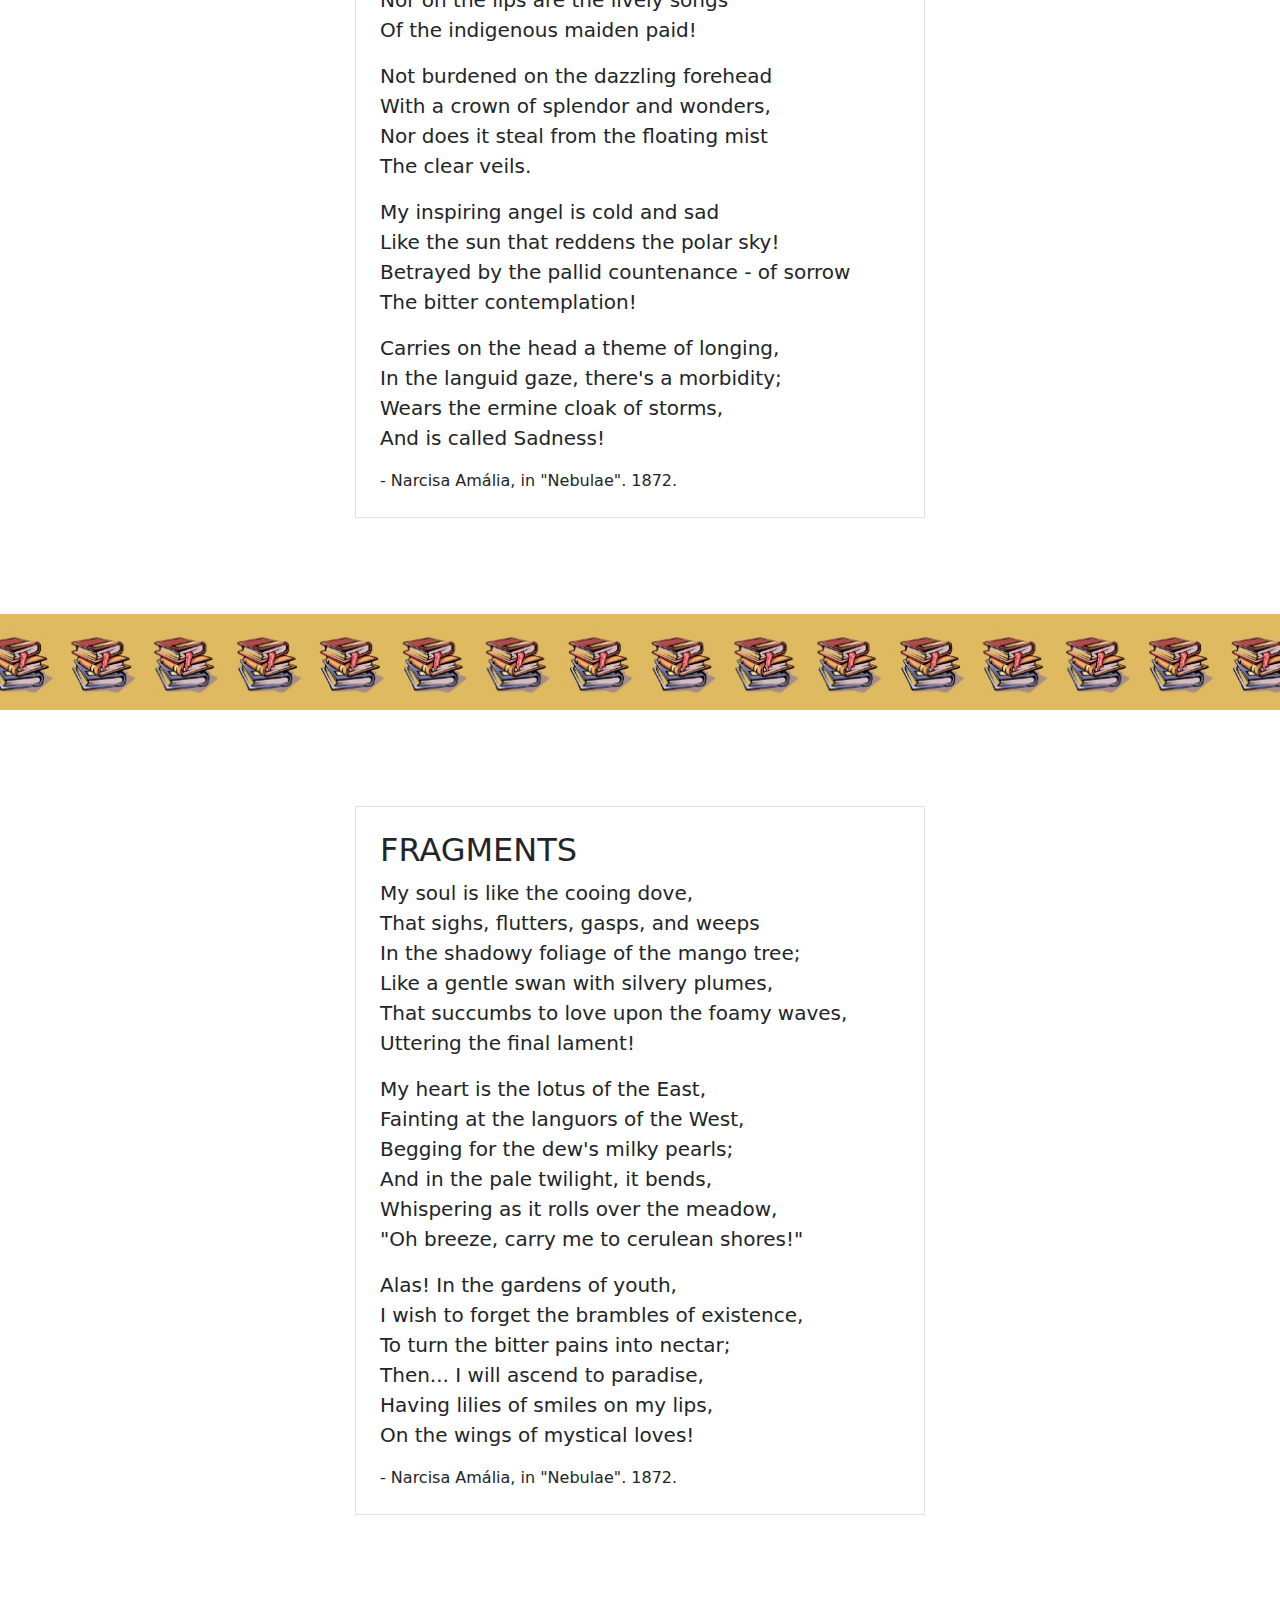
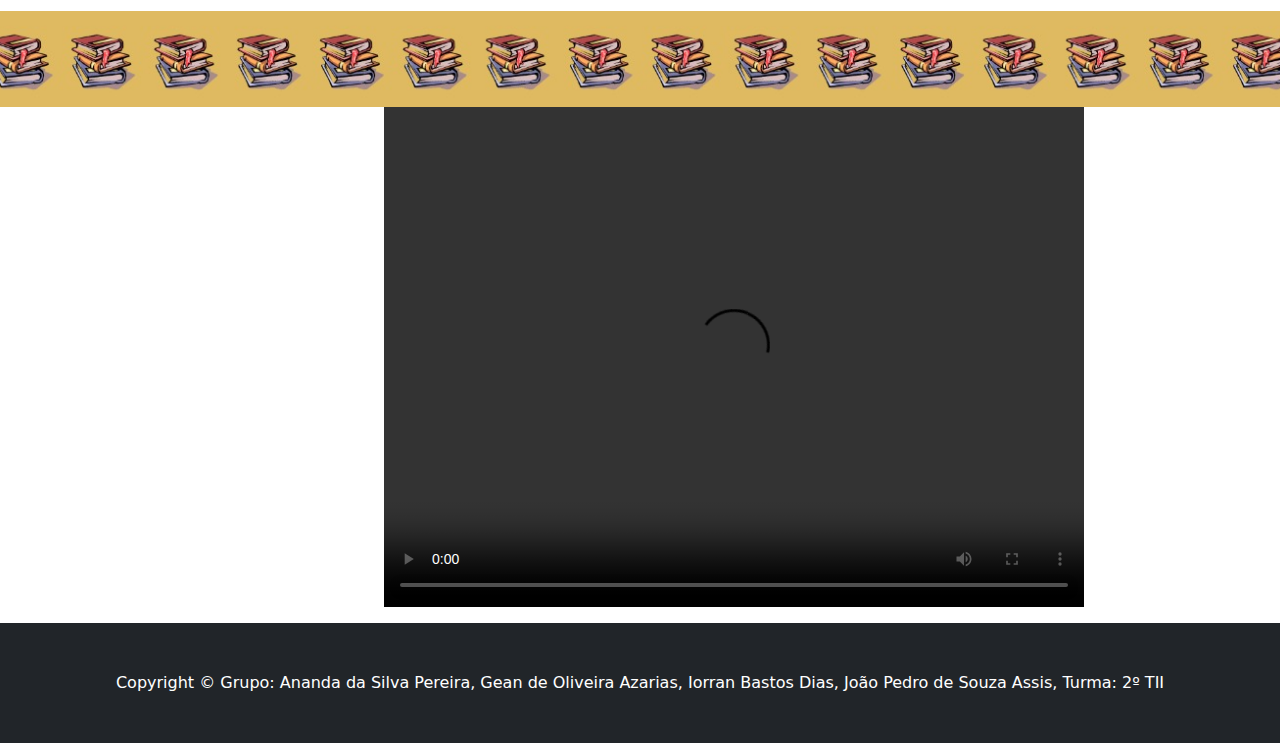
==== commit 0705ab0a: "Update poemasen.html" ====
--- a/poemasen.html
+++ b/poemasen.html
@@ -32,7 +32,12 @@
             <div class="text-center my-5">
                 <img class="img-fluid rounded-circle mb-4" src="./assets/Narcisa.jpg" width="200" height="150" alt="..." />
                 <h1 class="text-white fs-3 fw-bolder">Narcisa Ámalia de Campos</h1>
-                <p class="mb-0" style="Font-size: 16pt; color: white" >Words are like lenses that obscure everything they don't help you see better. <br>Joseph Joubert </p>
+                <p class="mb-0" style="Font-size: 16pt; color: white" >
+		"I would say to the intelligent woman [...] <br>
+		dip the quill in the blood of your heart <br>
+		and breathe into your creations the enamored soul that inspires you. <br>
+		This way, you will leave as a trace resonance in all senses." <br>
+		</p>
             </div>
         </header>
 
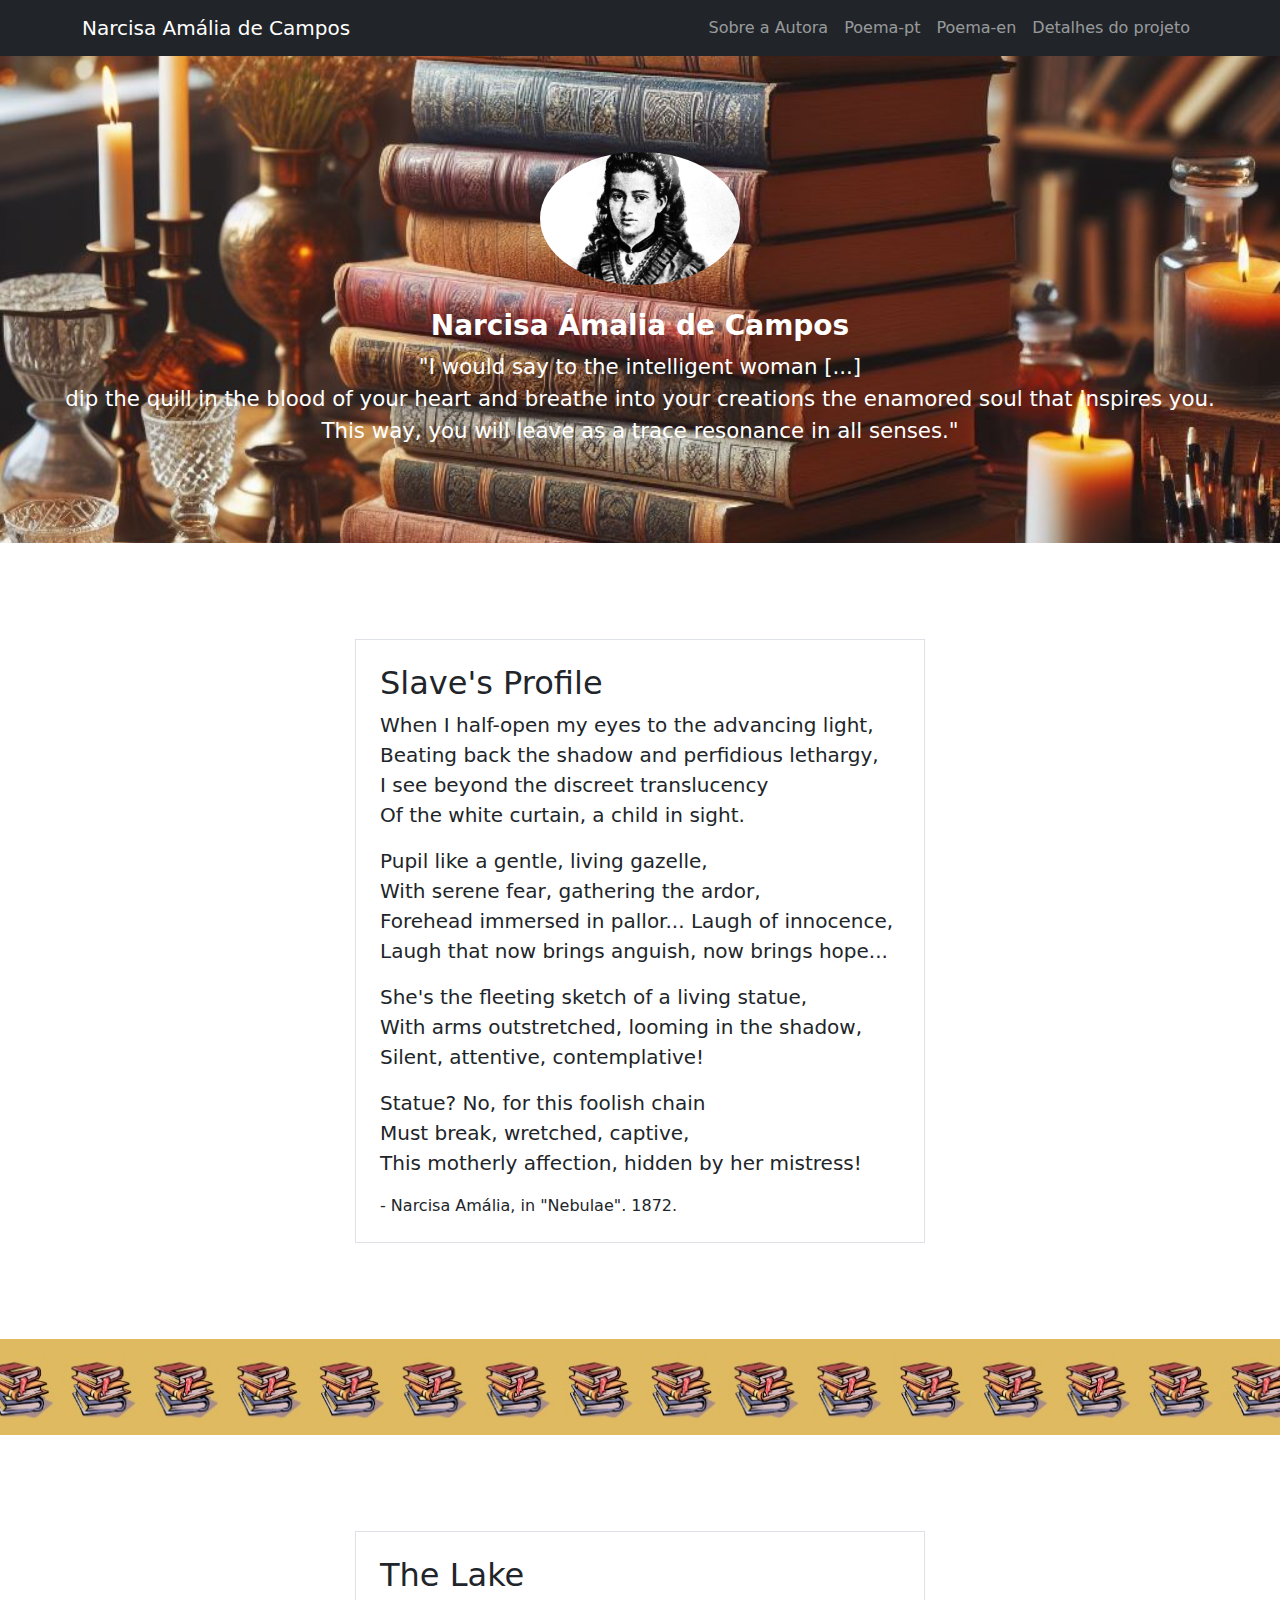
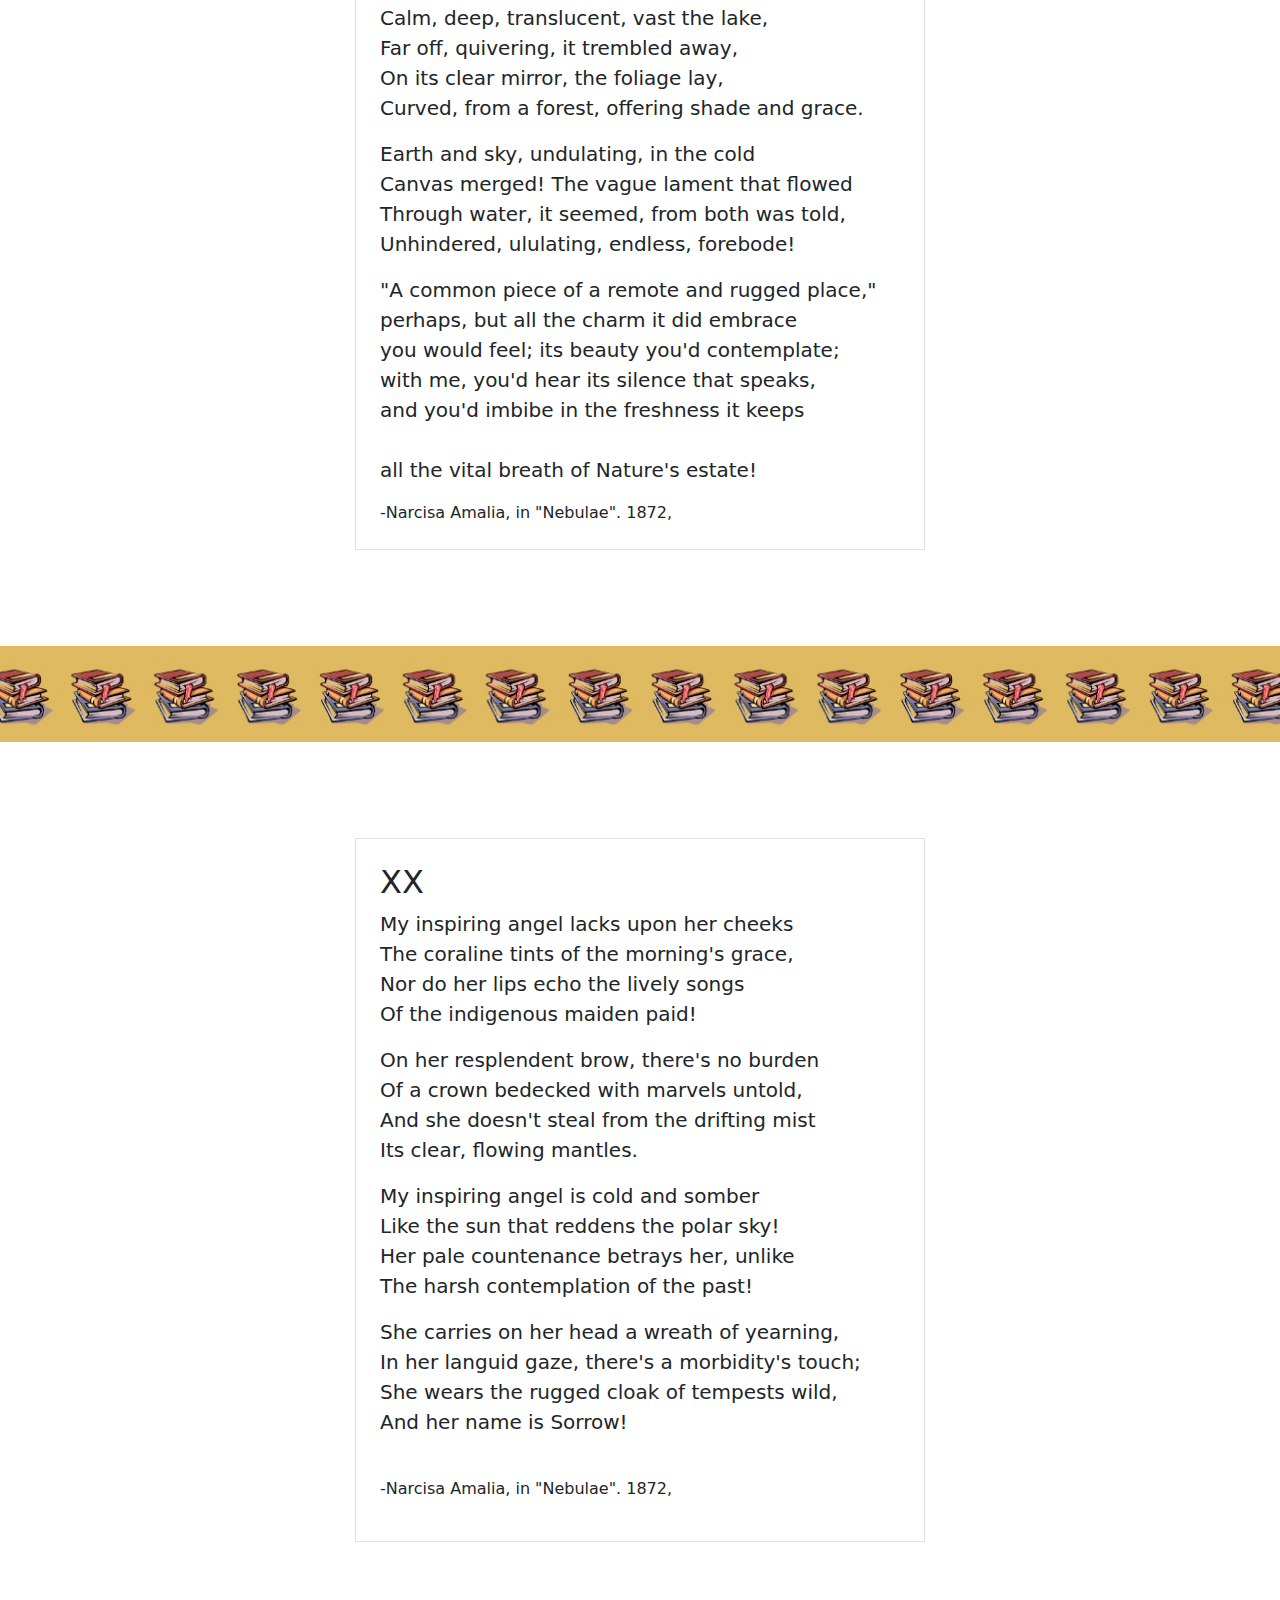
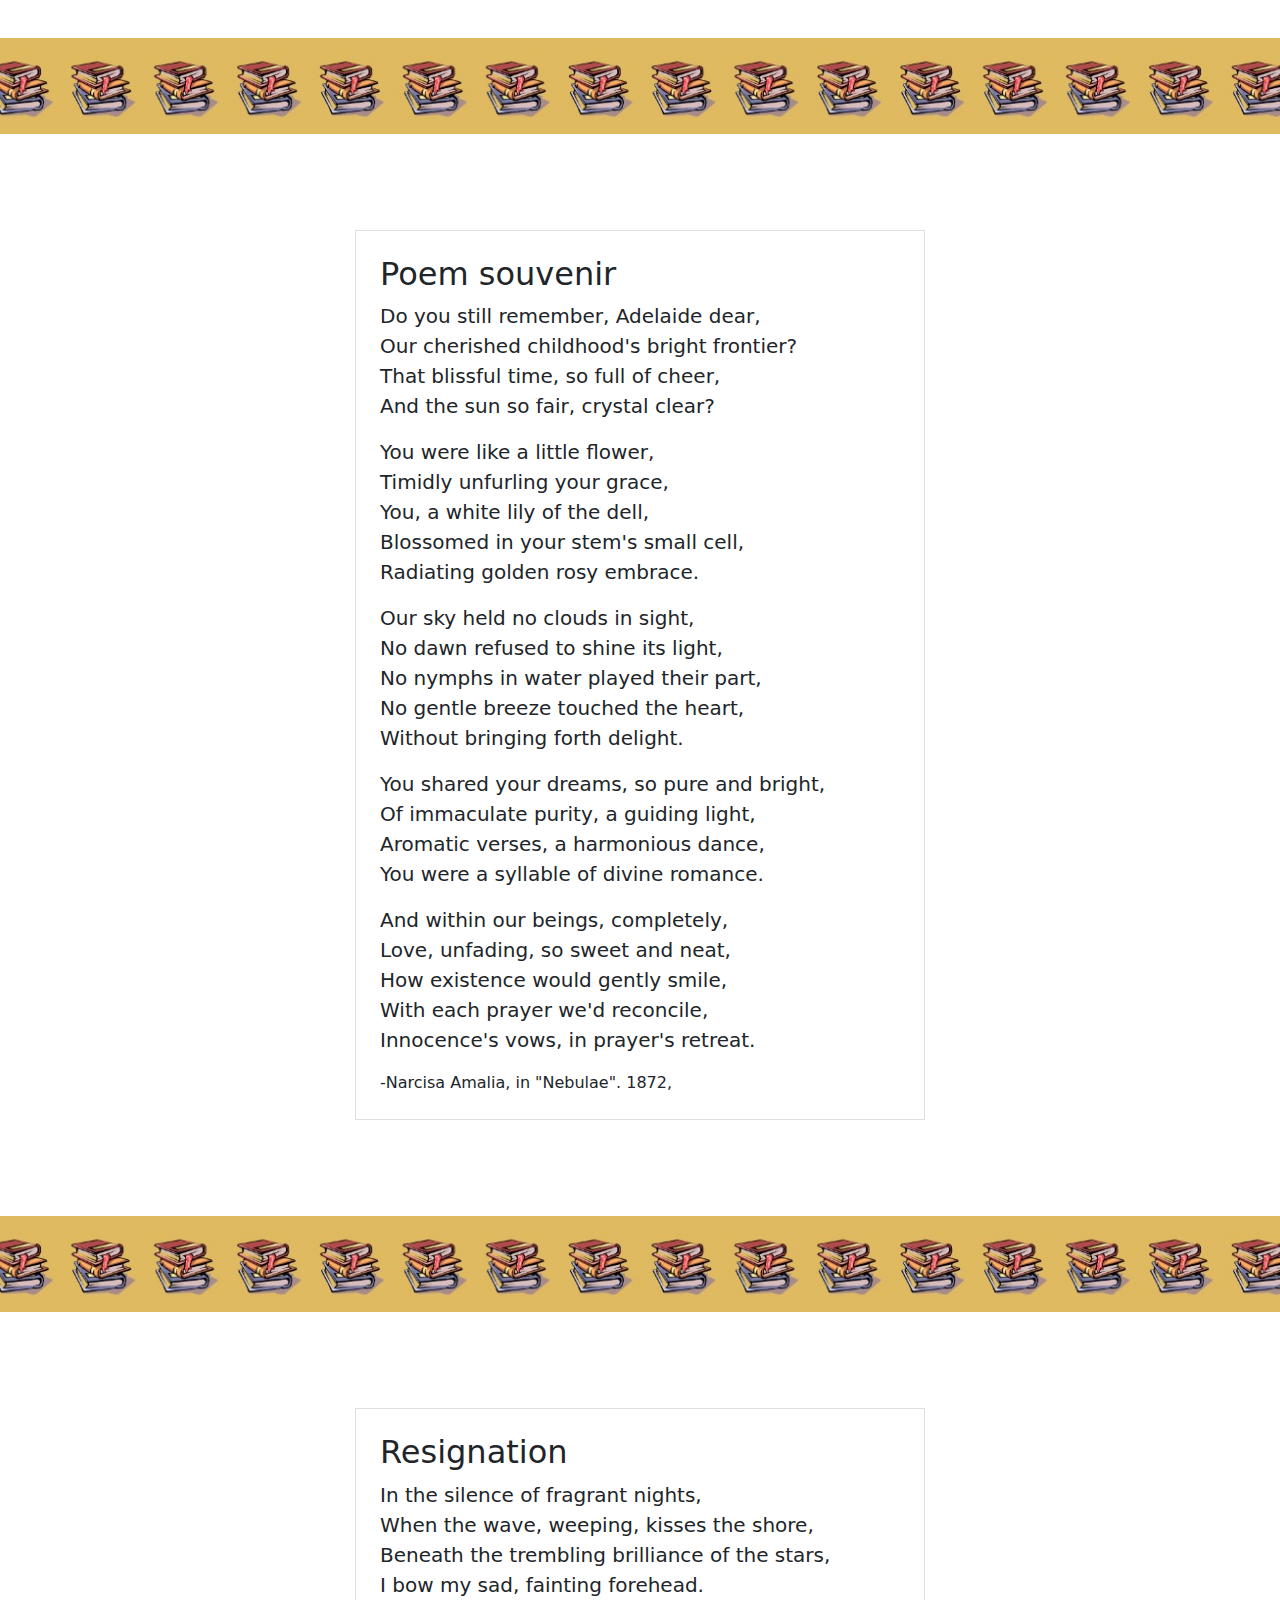
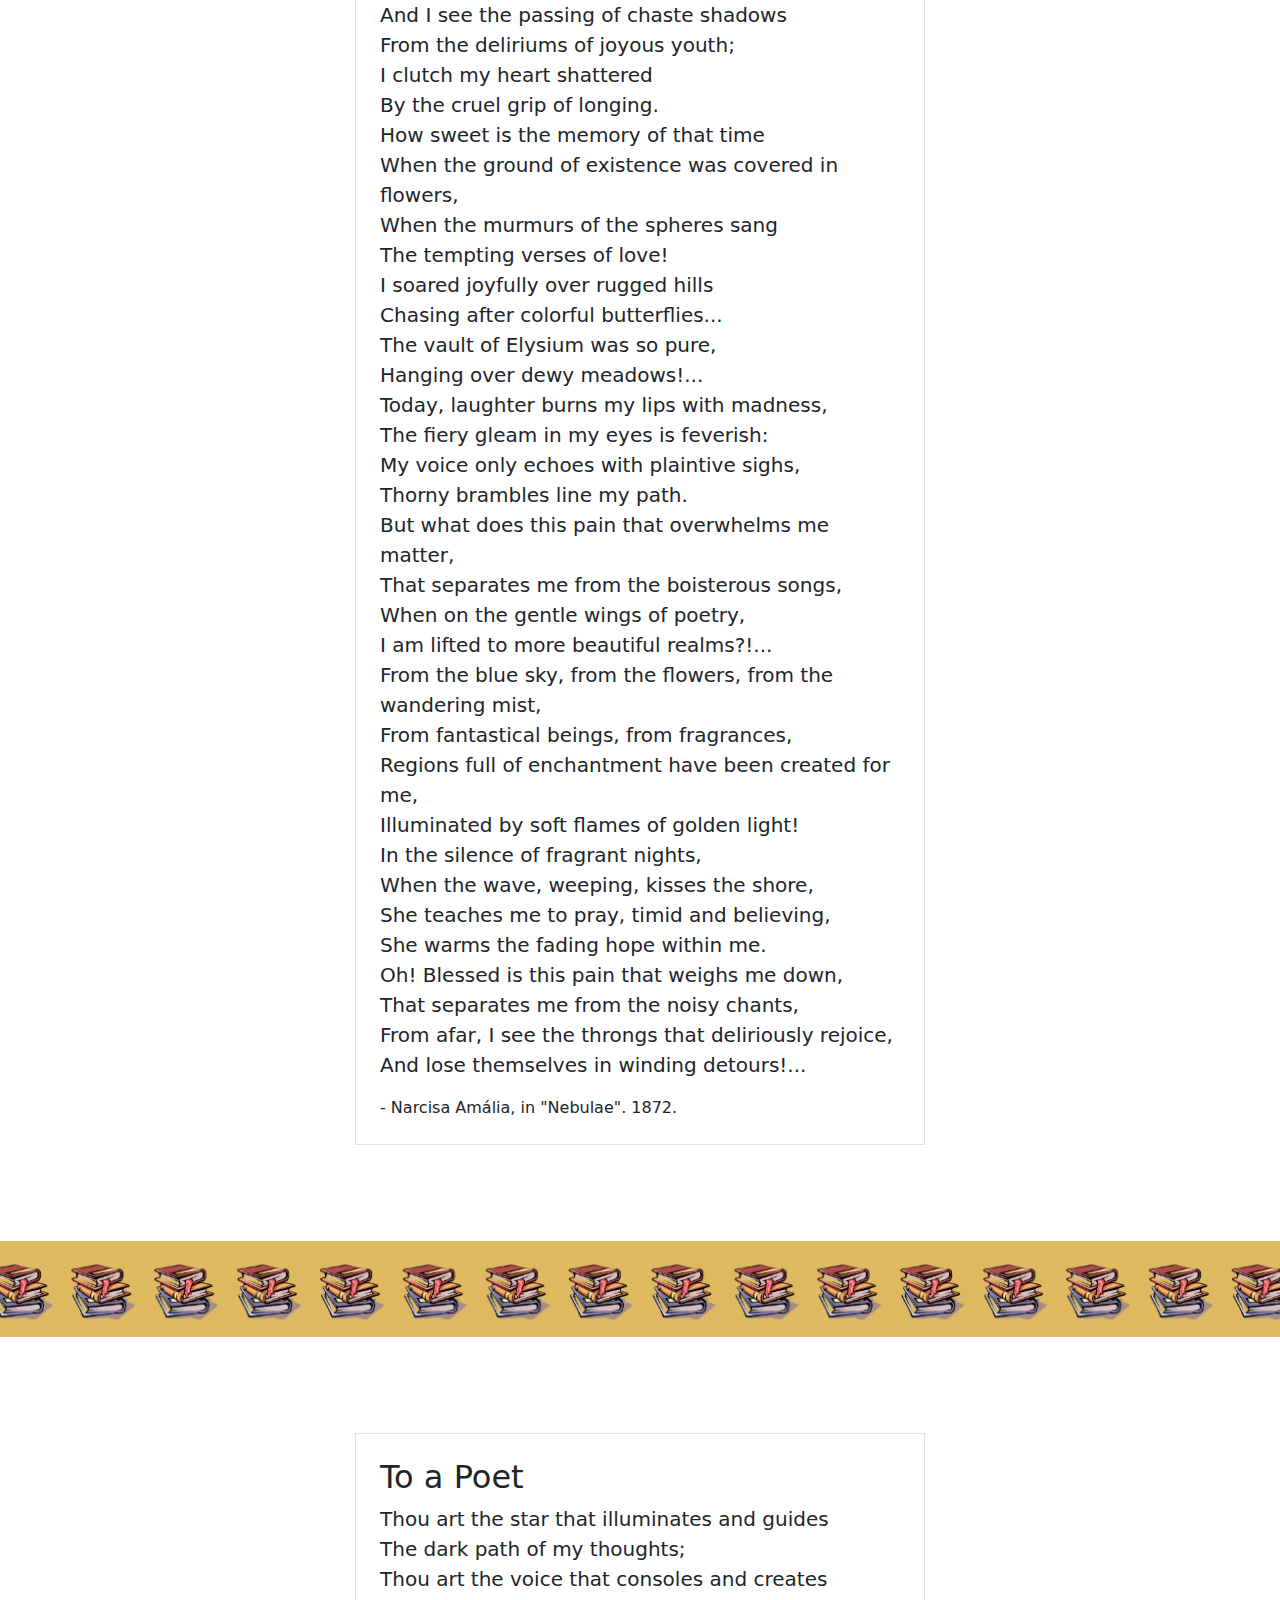
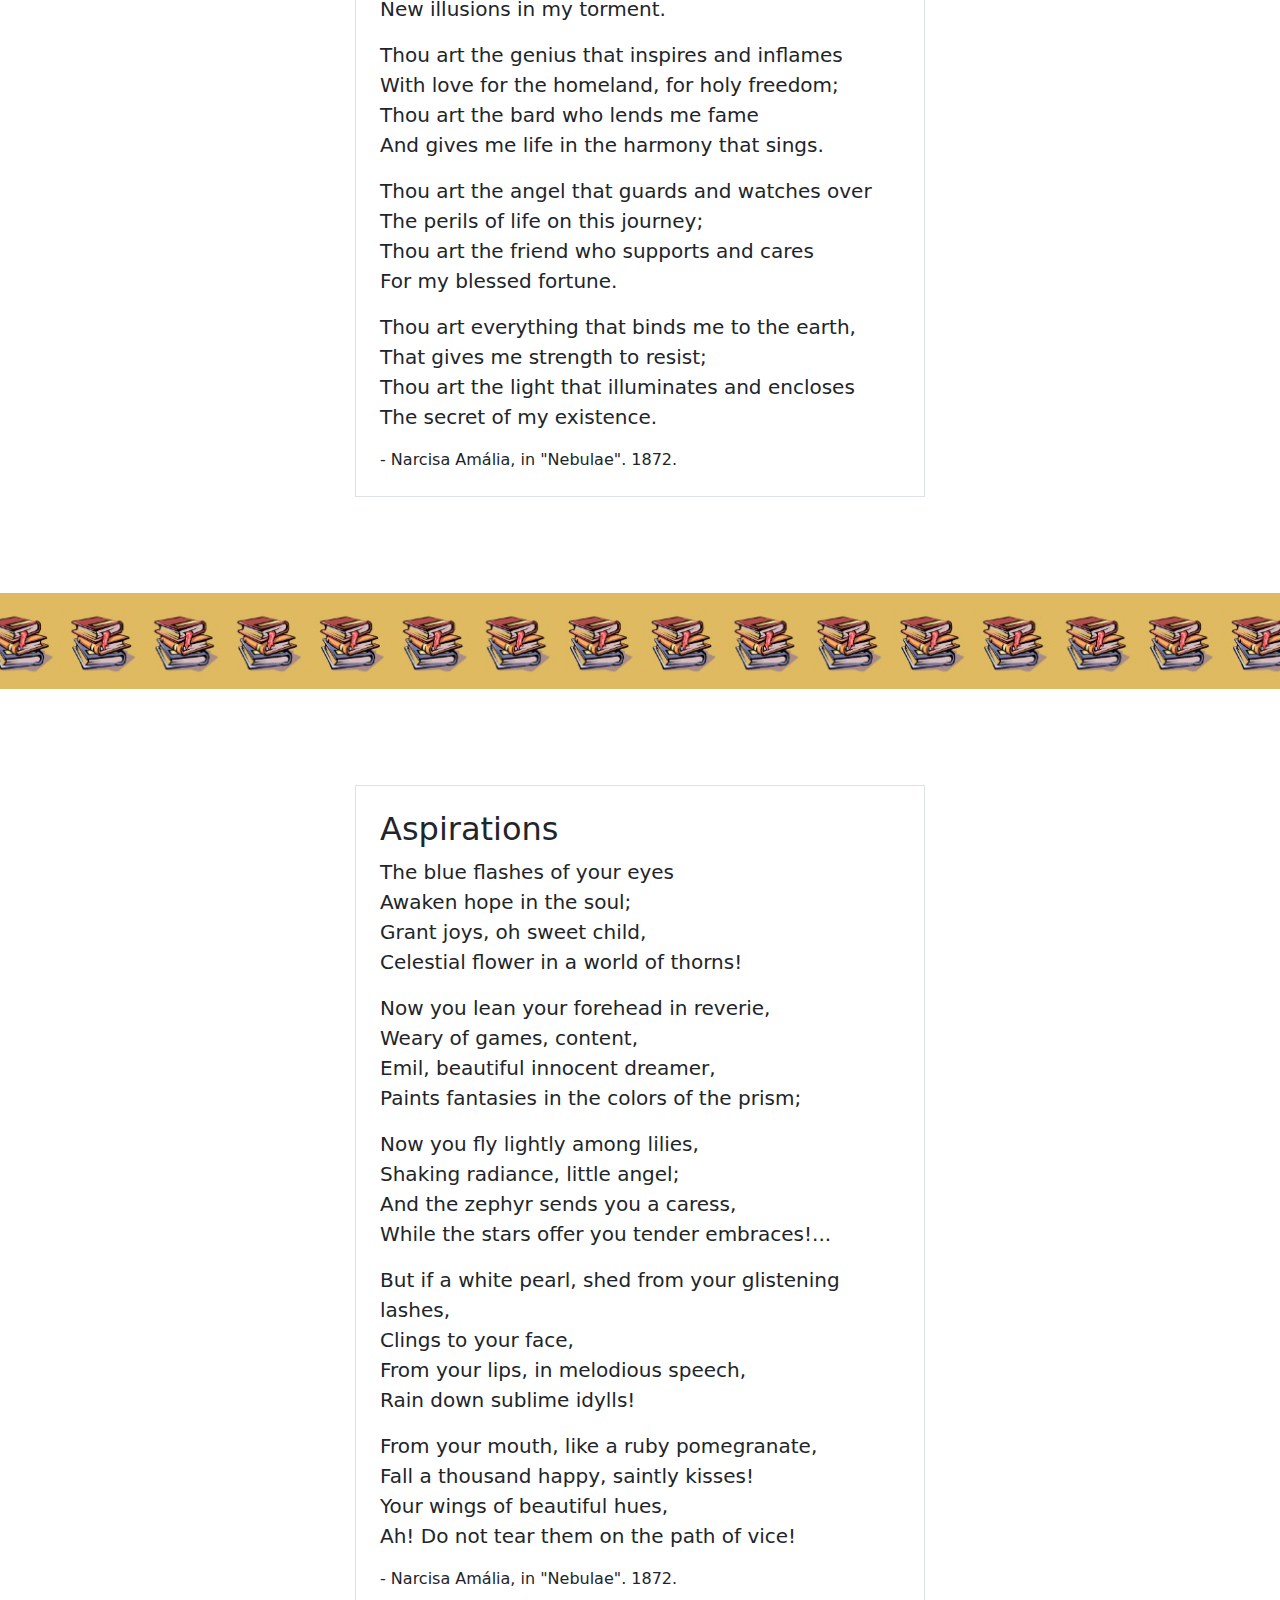
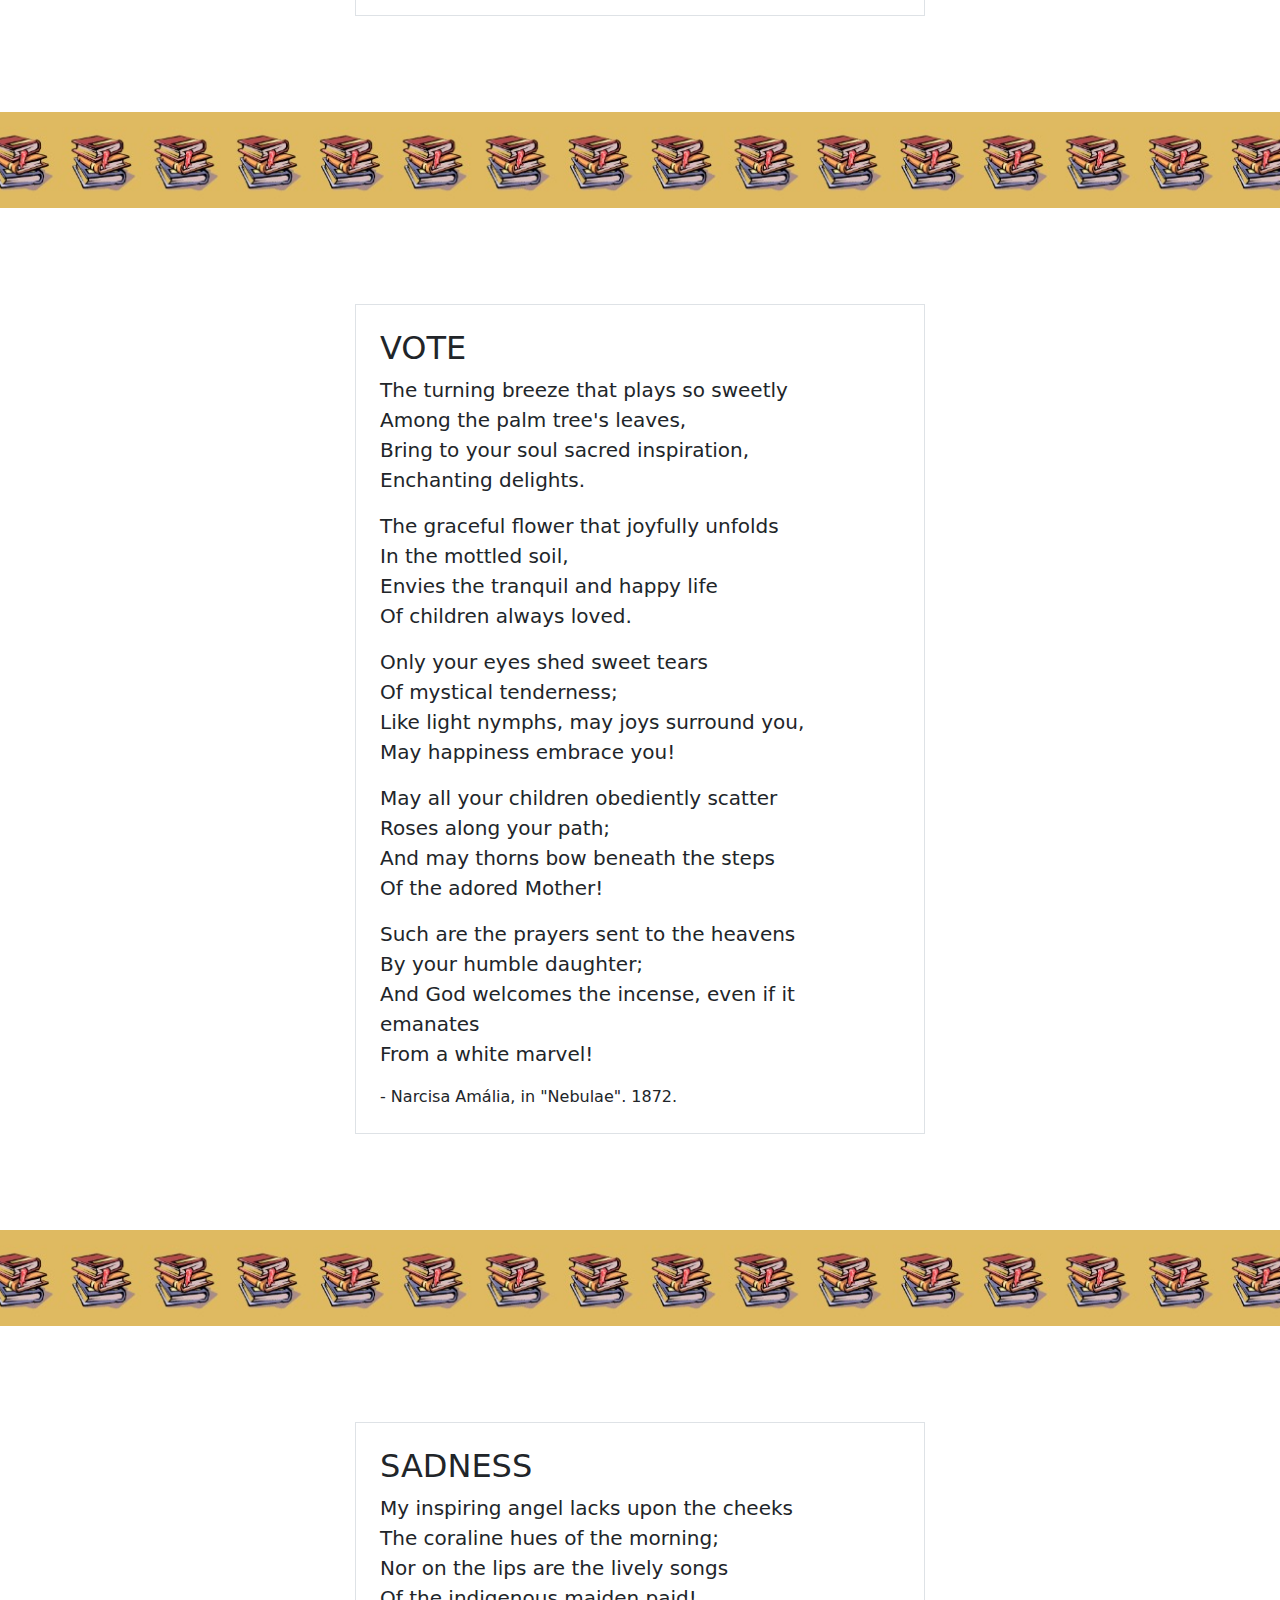
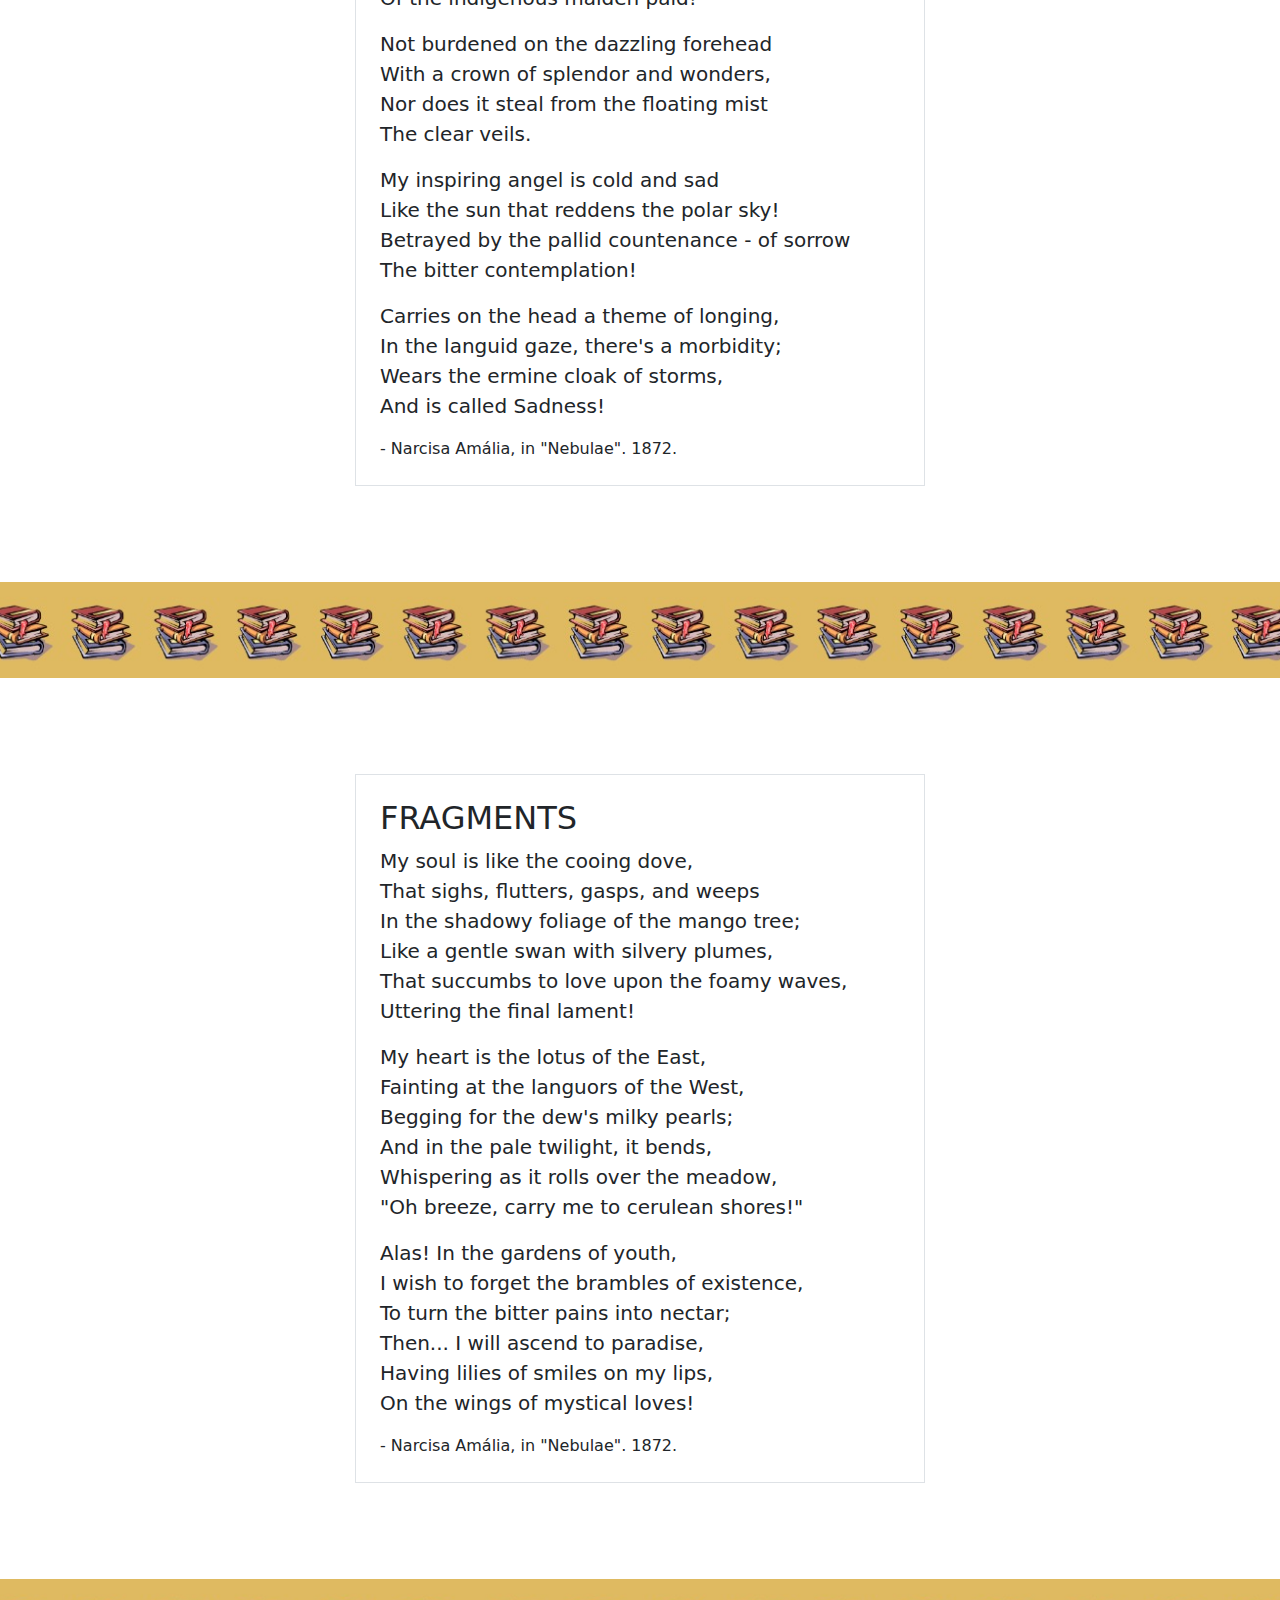
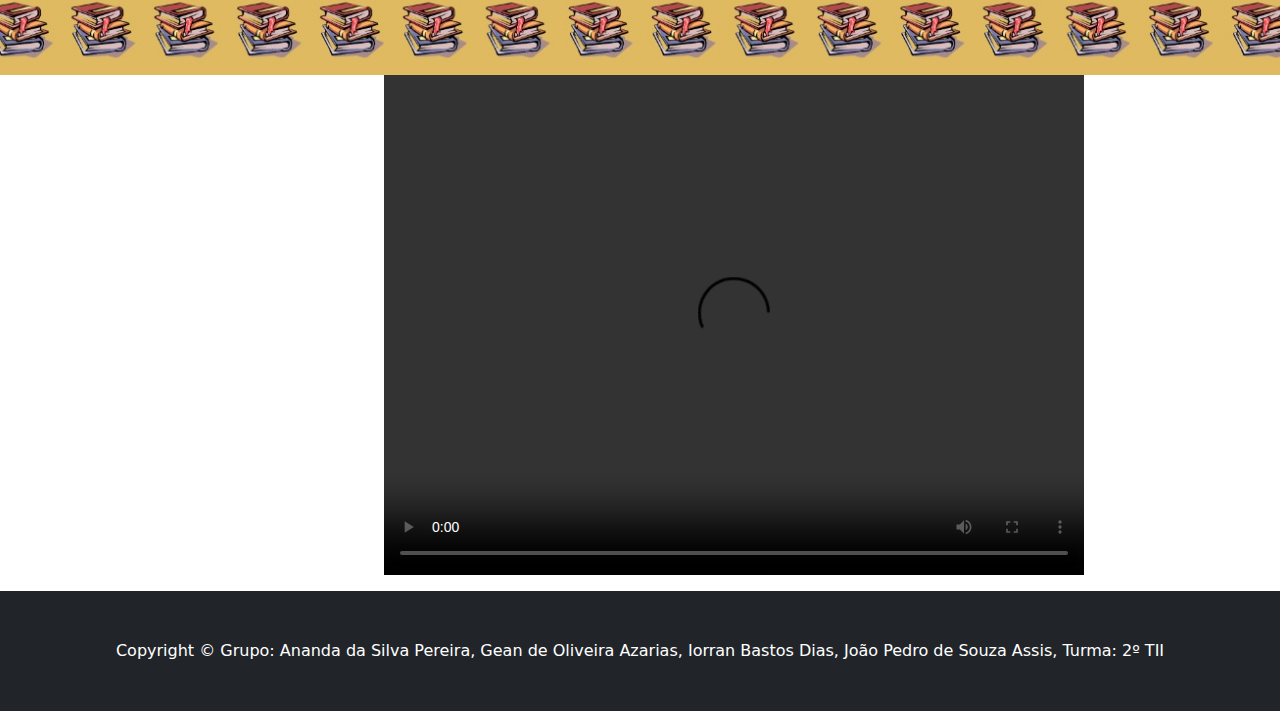
==== commit 5b7eb00f: "Update poemasen.html" ====
--- a/poemasen.html
+++ b/poemasen.html
@@ -34,8 +34,7 @@
                 <h1 class="text-white fs-3 fw-bolder">Narcisa Ámalia de Campos</h1>
                 <p class="mb-0" style="Font-size: 16pt; color: white" >
 		"I would say to the intelligent woman [...] <br>
-		dip the quill in the blood of your heart <br>
-		and breathe into your creations the enamored soul that inspires you. <br>
+		dip the quill in the blood of your heart and breathe into your creations the enamored soul that inspires you. <br>
 		This way, you will leave as a trace resonance in all senses." <br>
 		</p>
             </div>
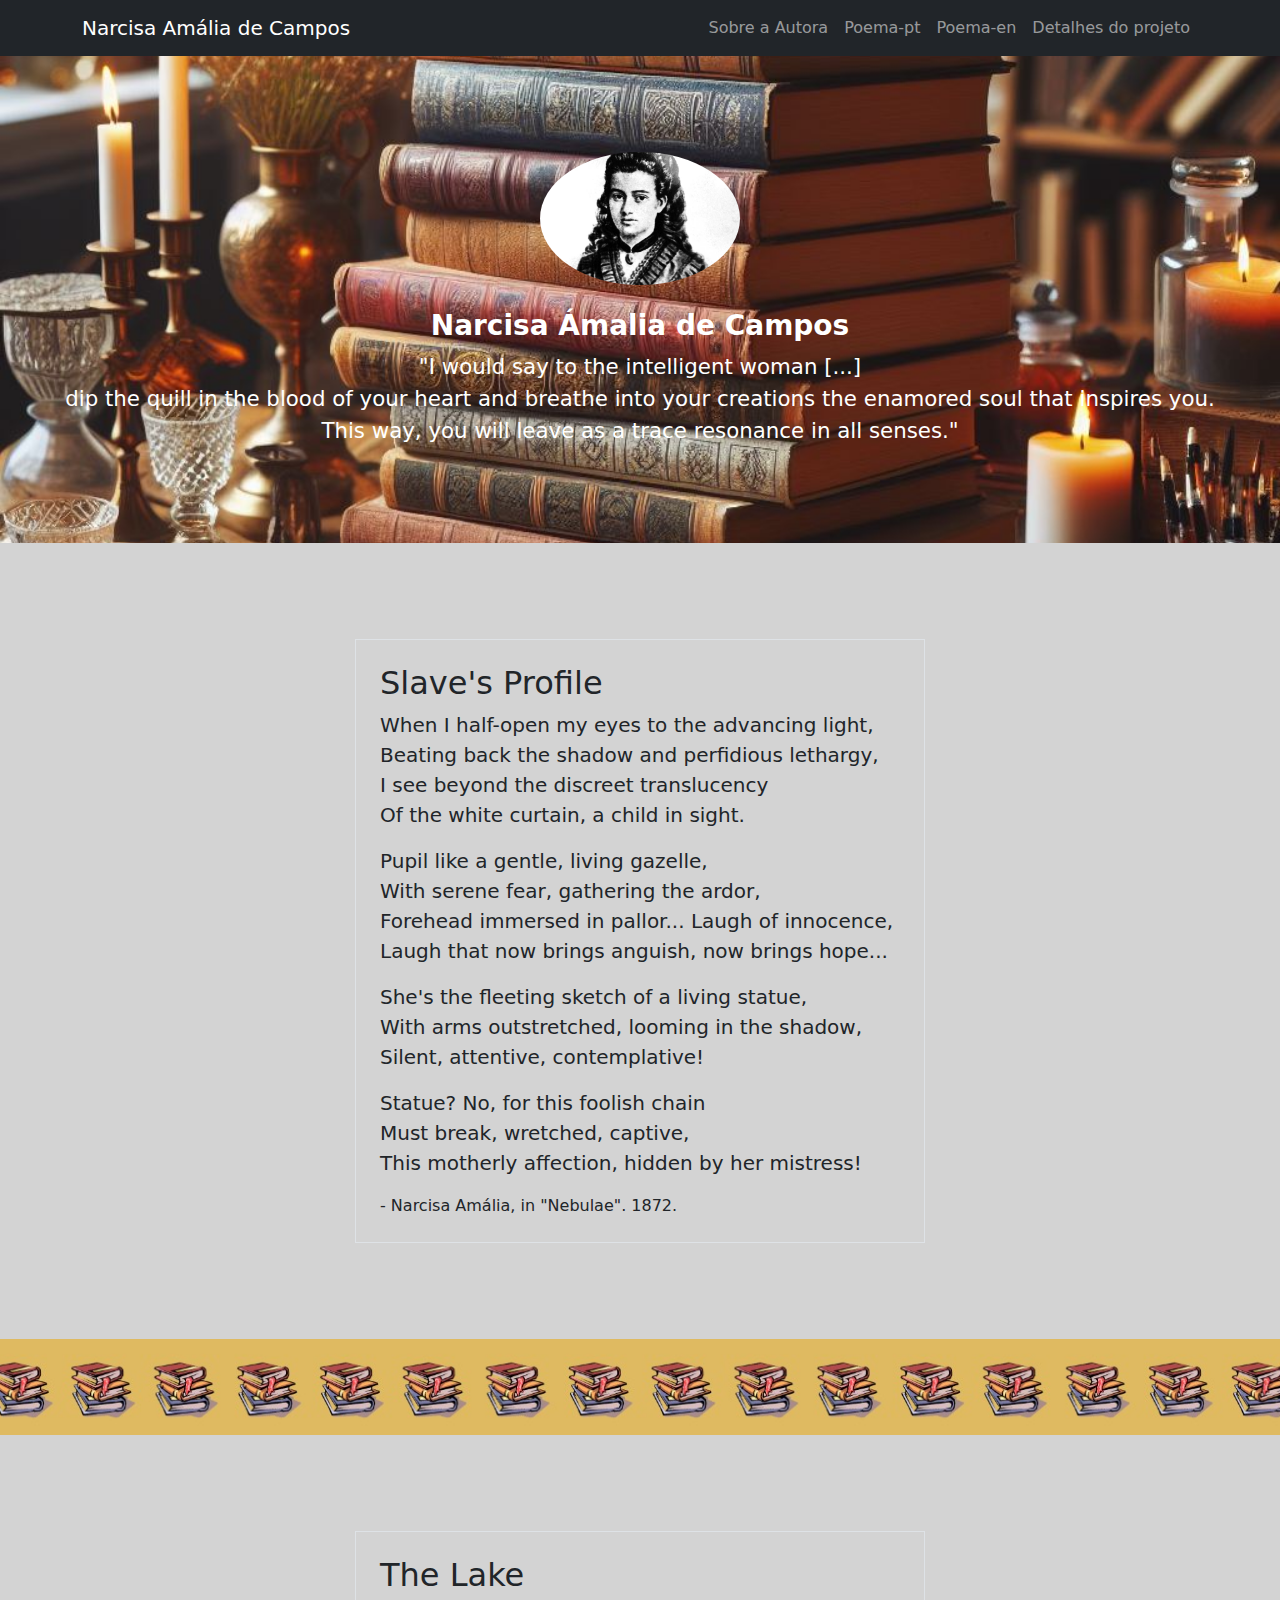
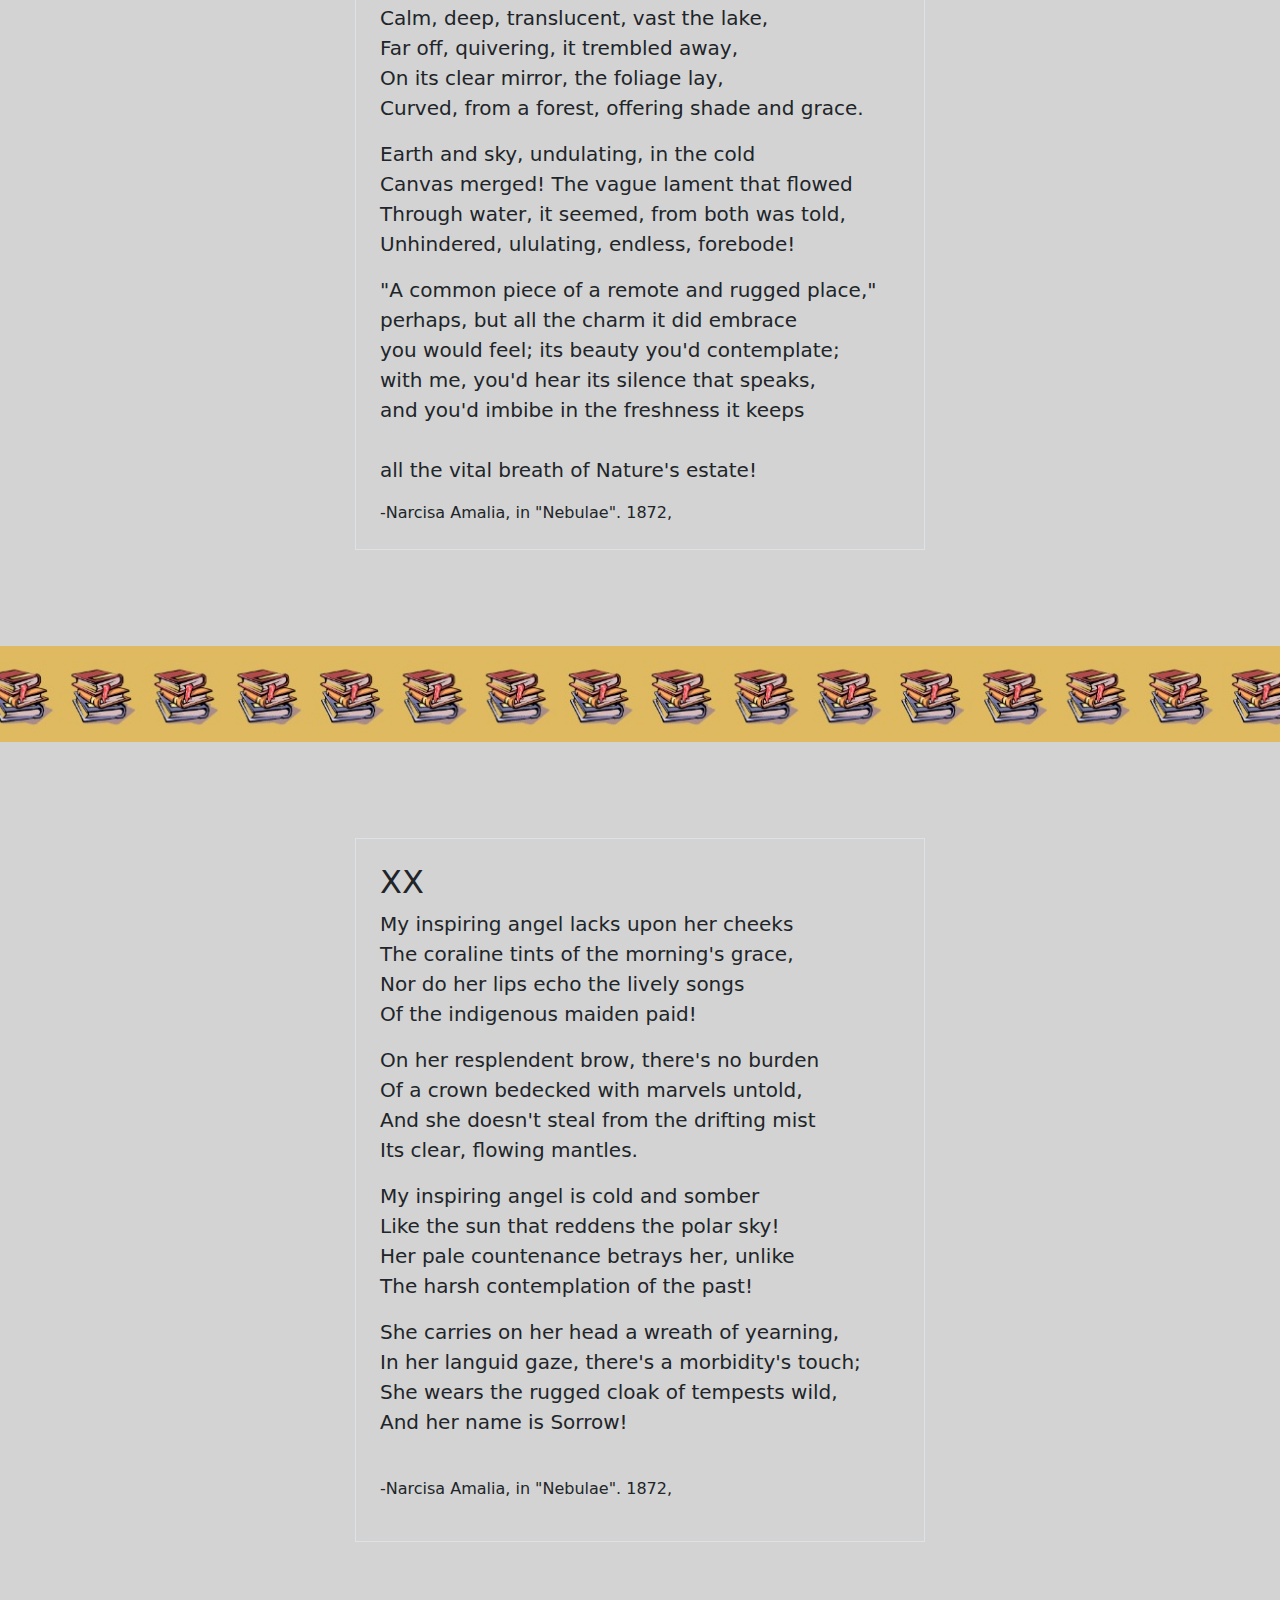
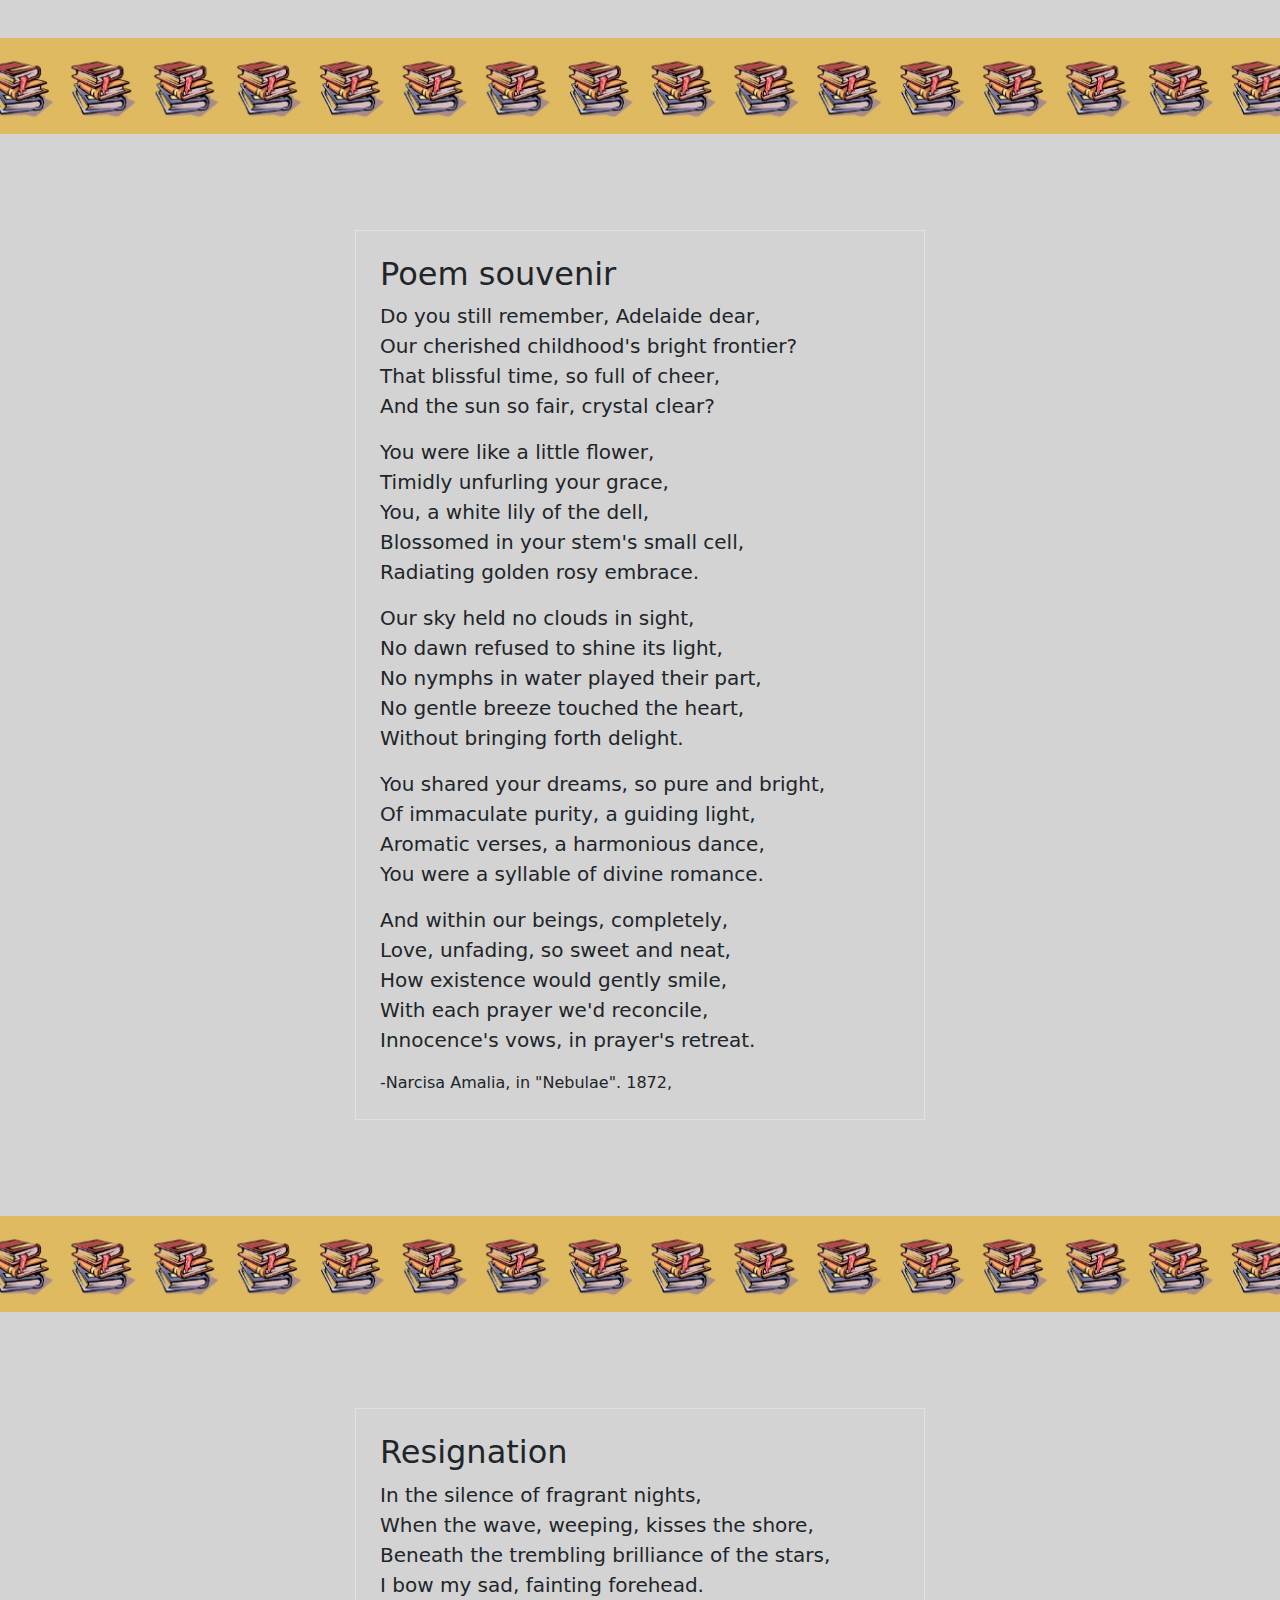
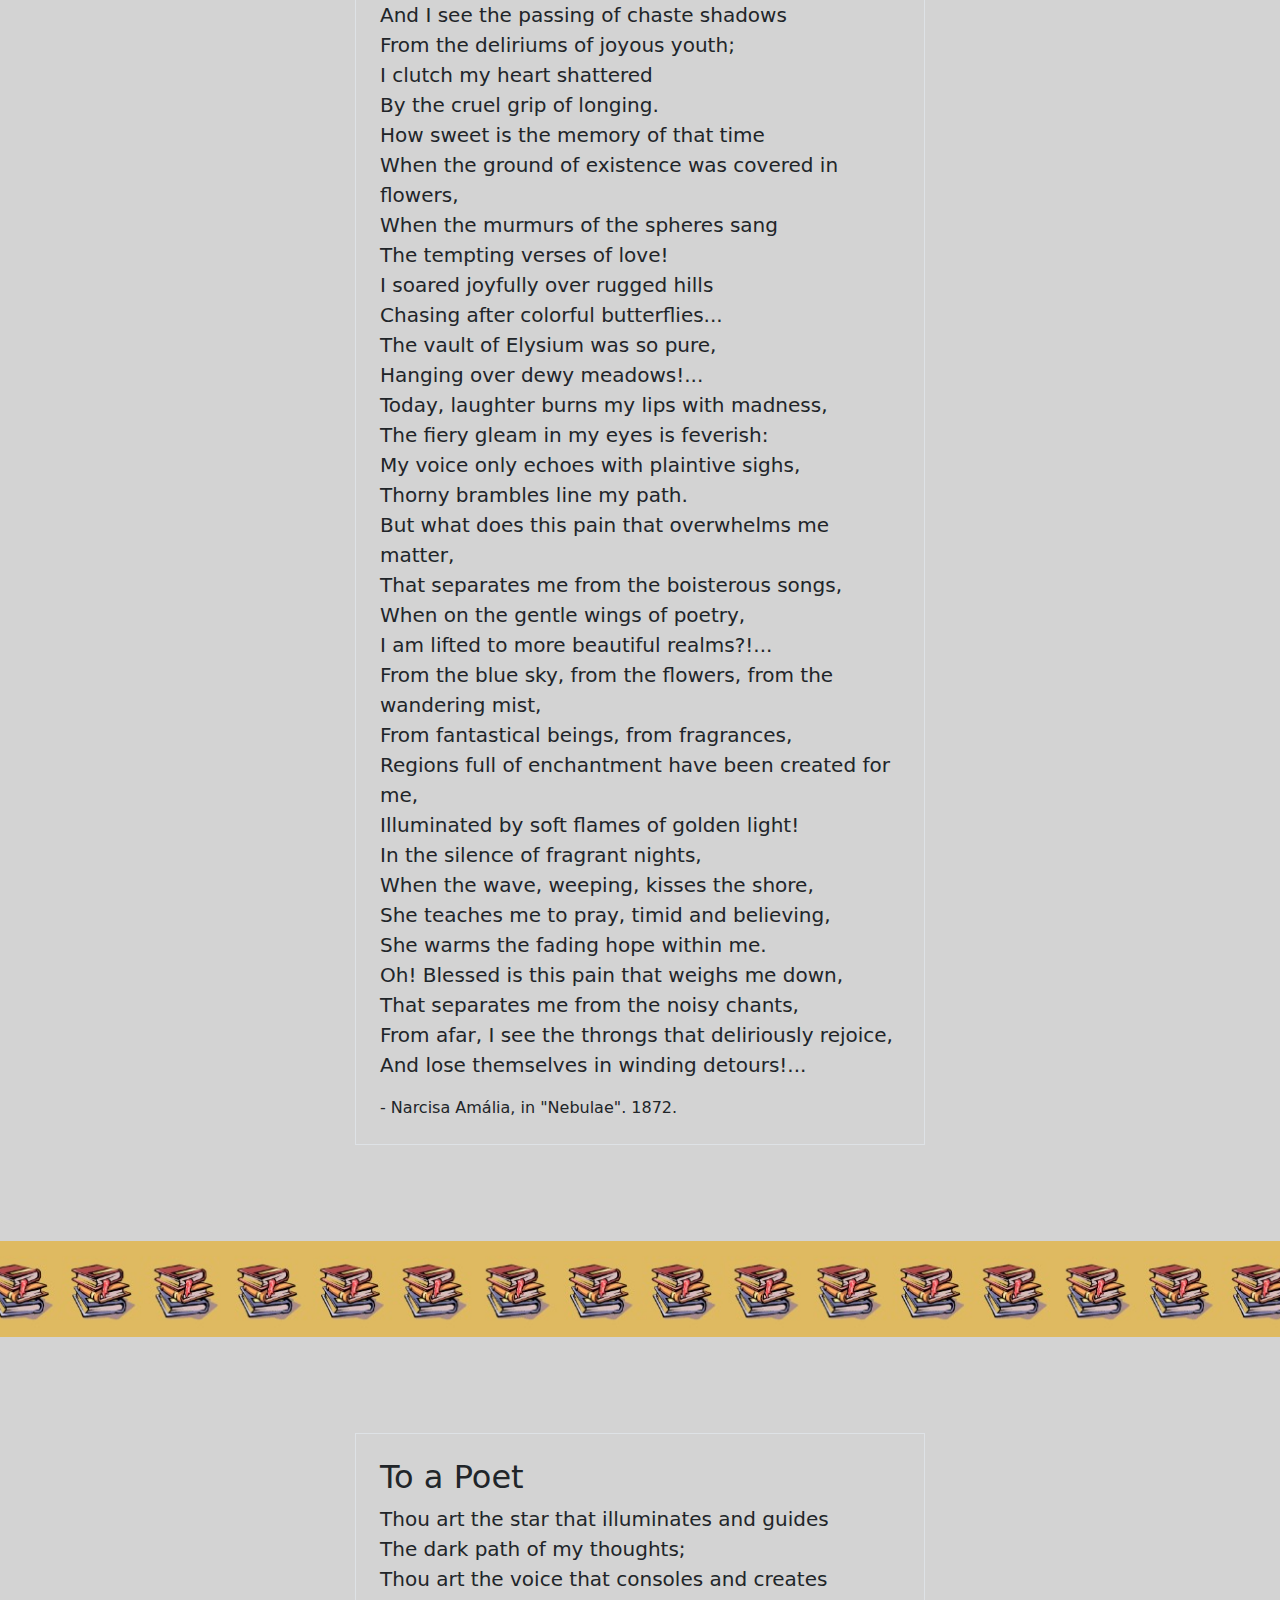
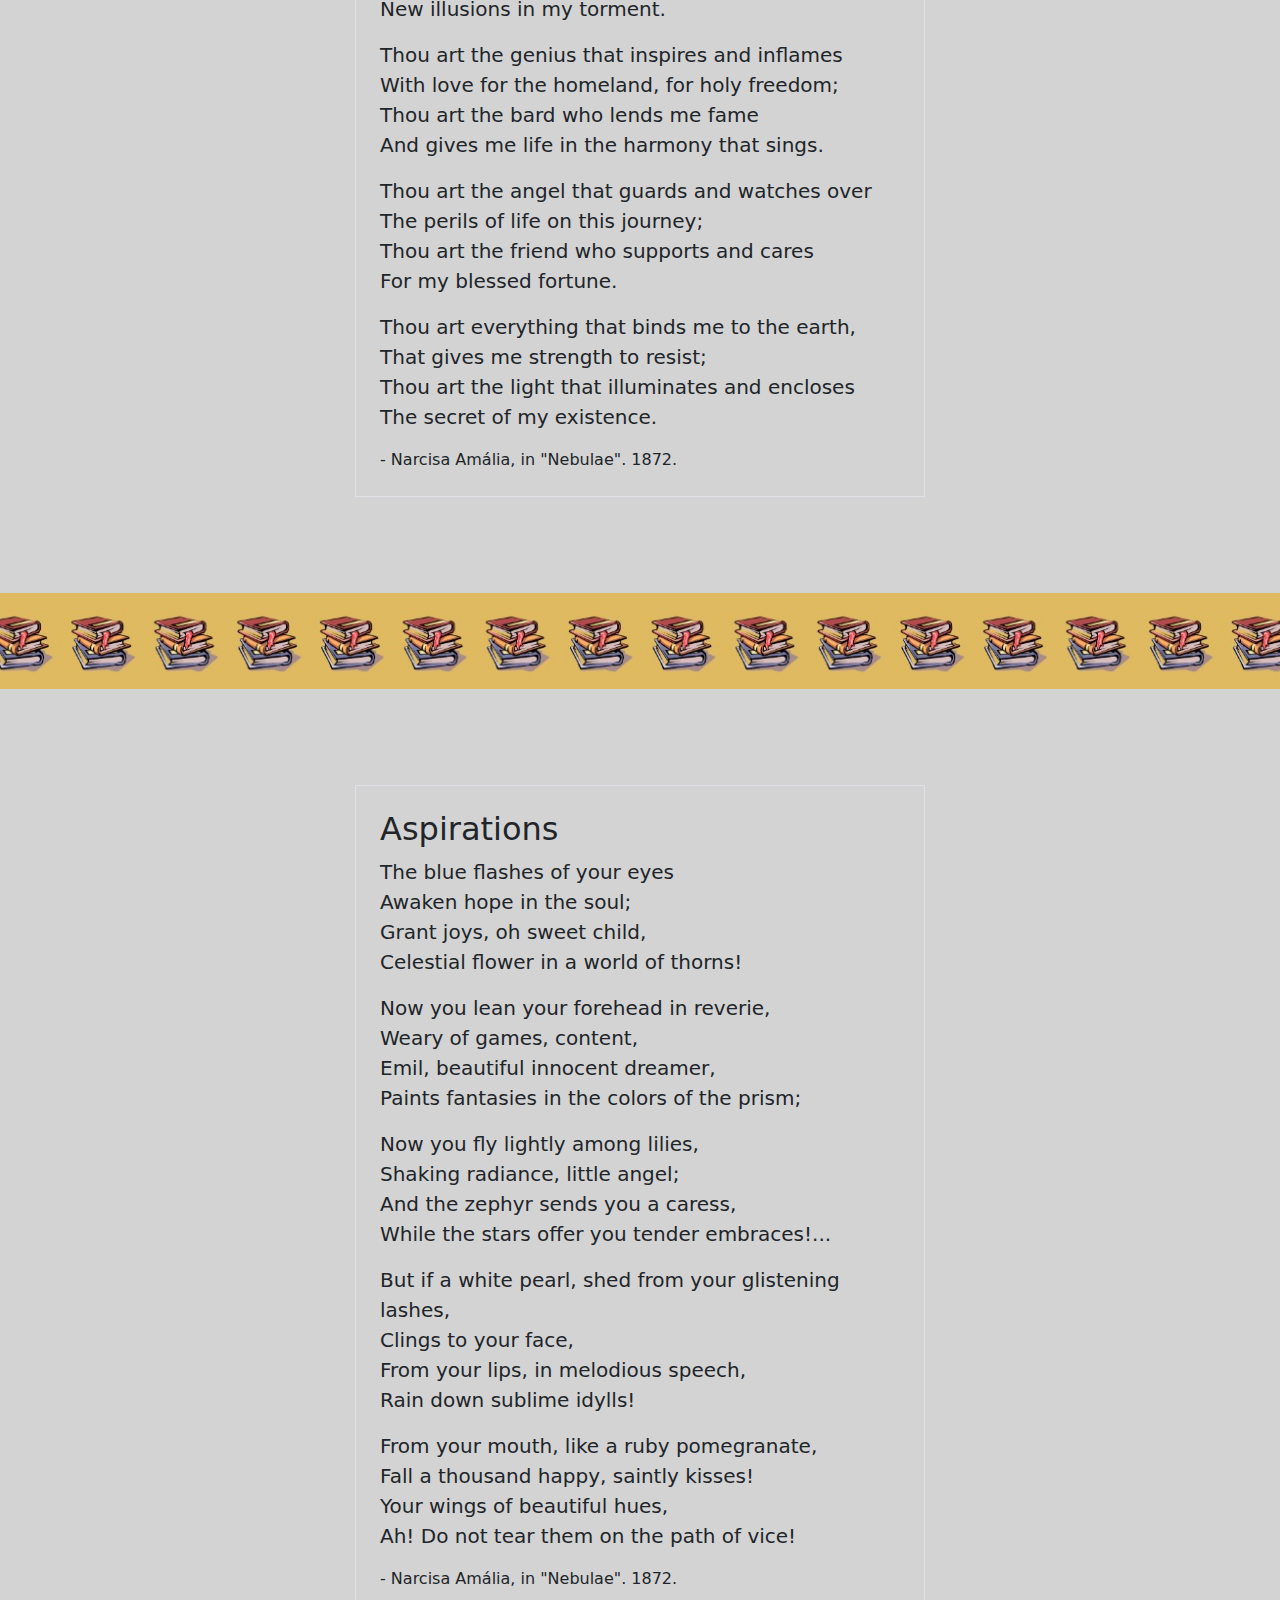
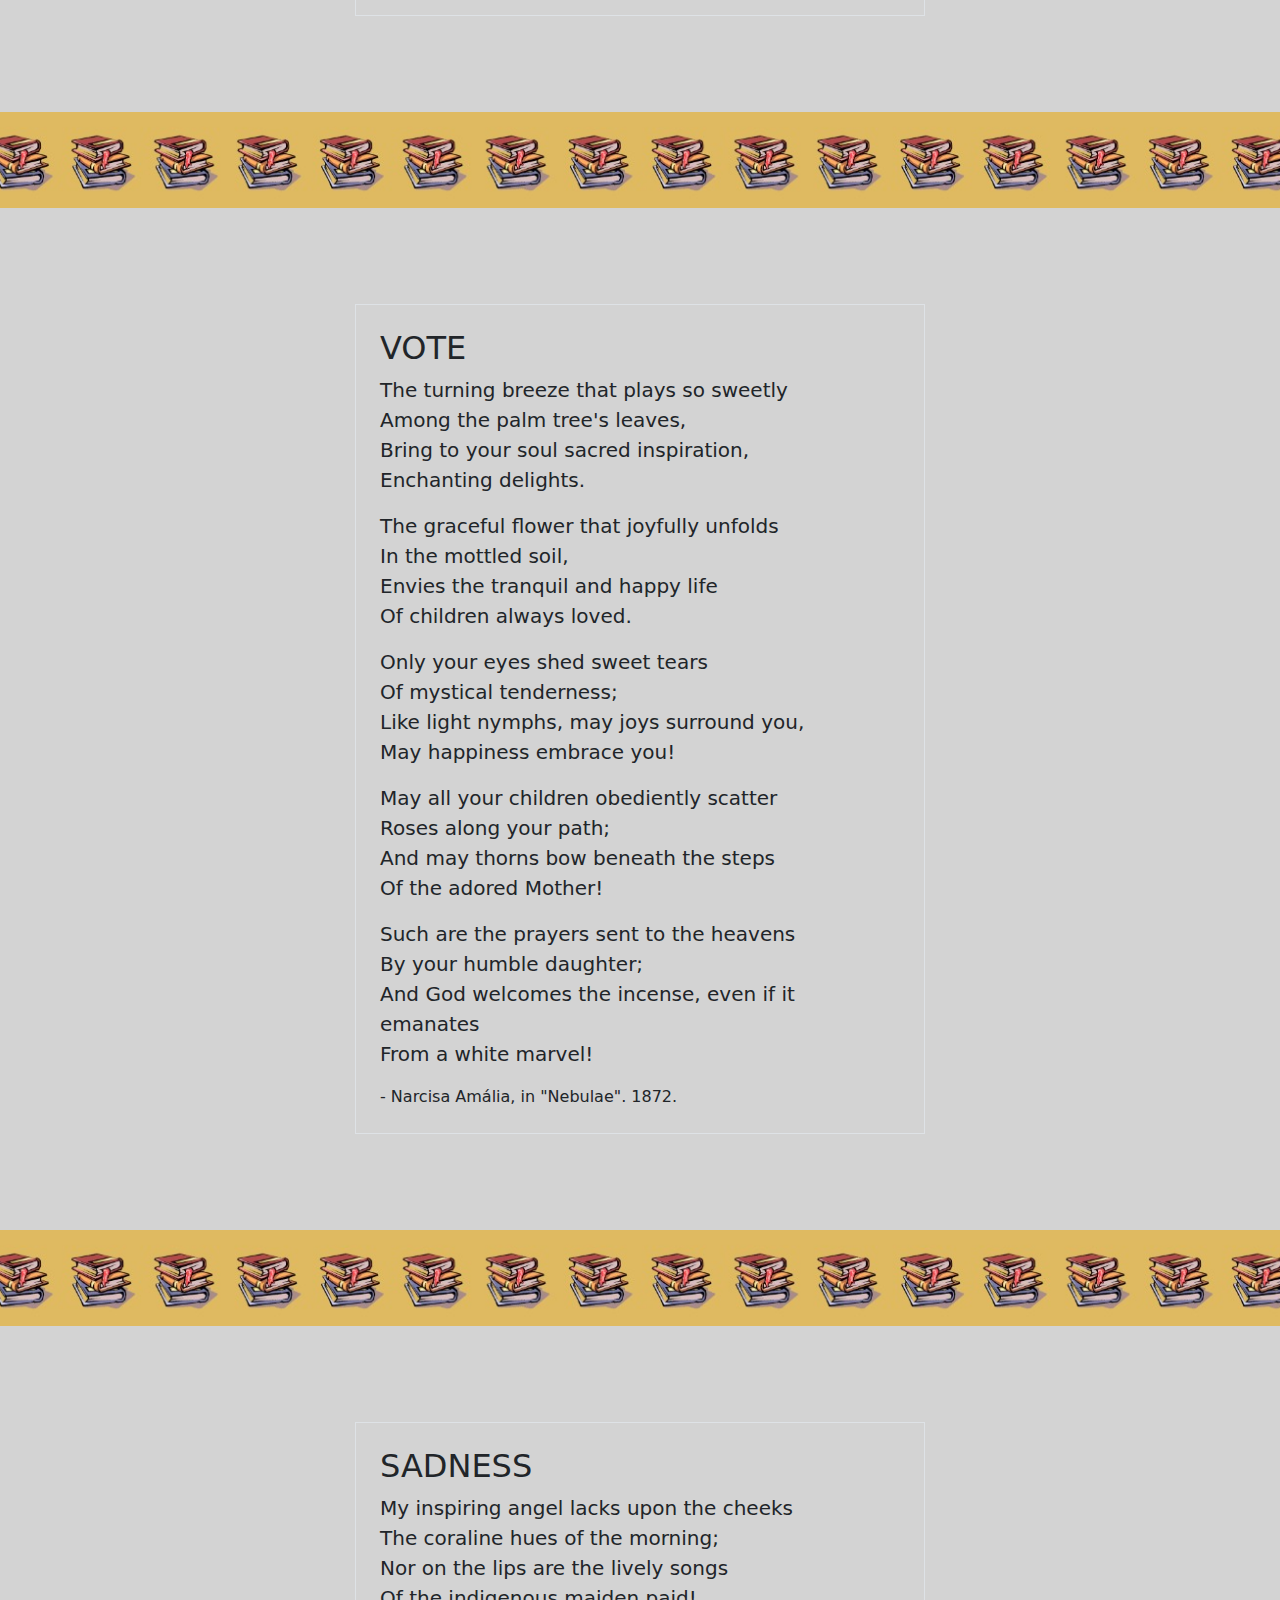
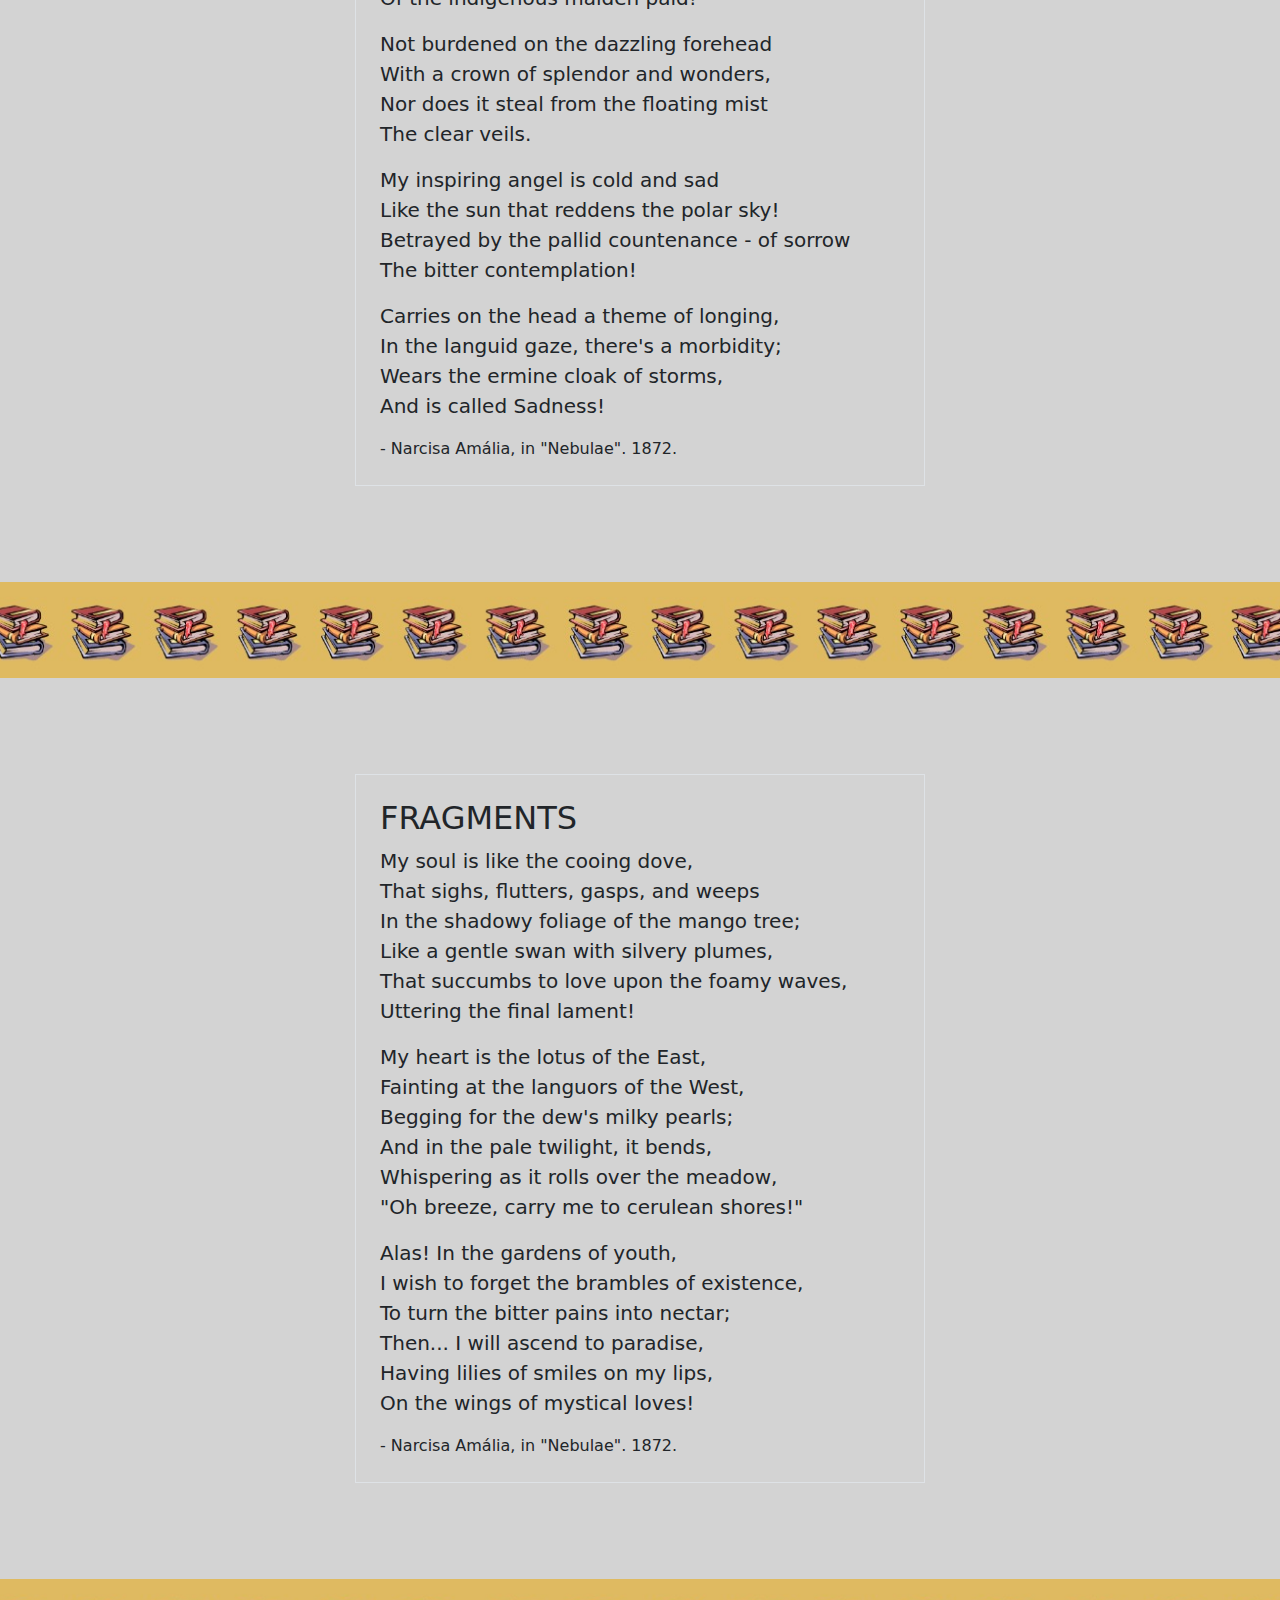
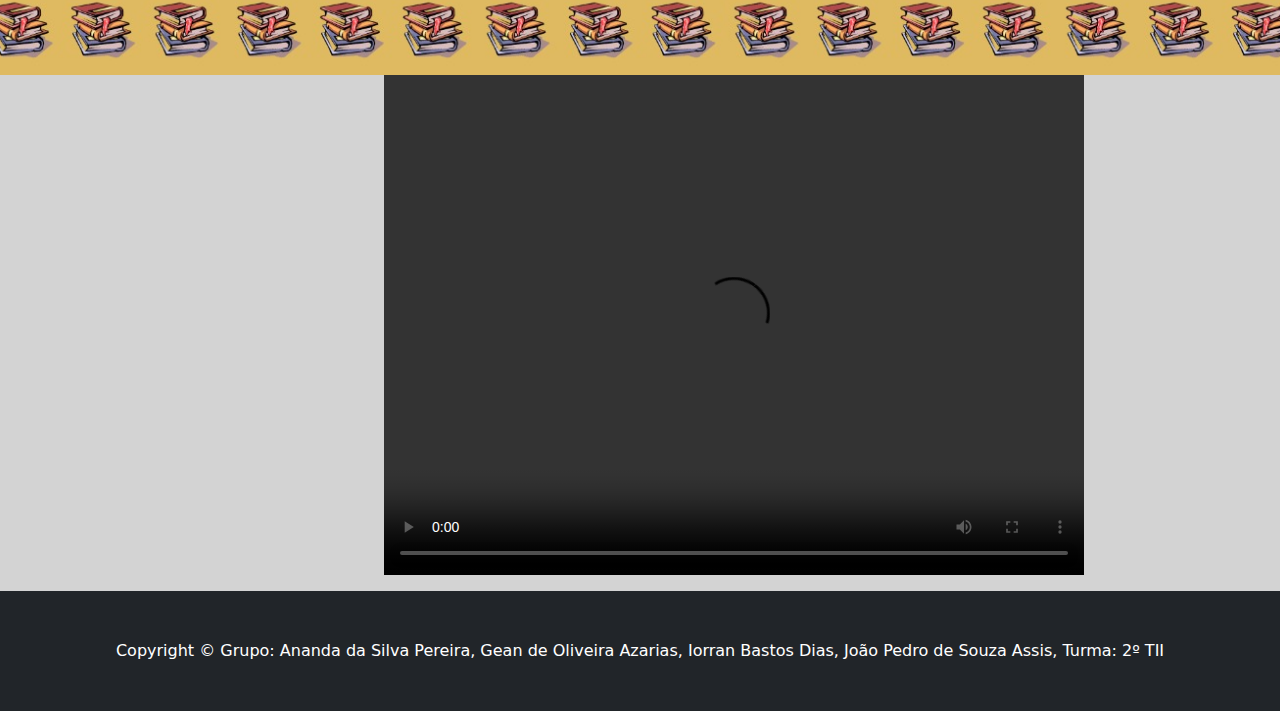
==== commit 9fc44d49: "Update poemasen.html" ====
--- a/poemasen.html
+++ b/poemasen.html
@@ -12,6 +12,7 @@
         <link href="css/styles.css" rel="stylesheet" />
     </head>
     <body>
+	<body style="background-color: #d3d3d3;">
         <!-- Responsive navbar-->
         <nav class="navbar navbar-expand-lg navbar-dark bg-dark">
             <div class="container">
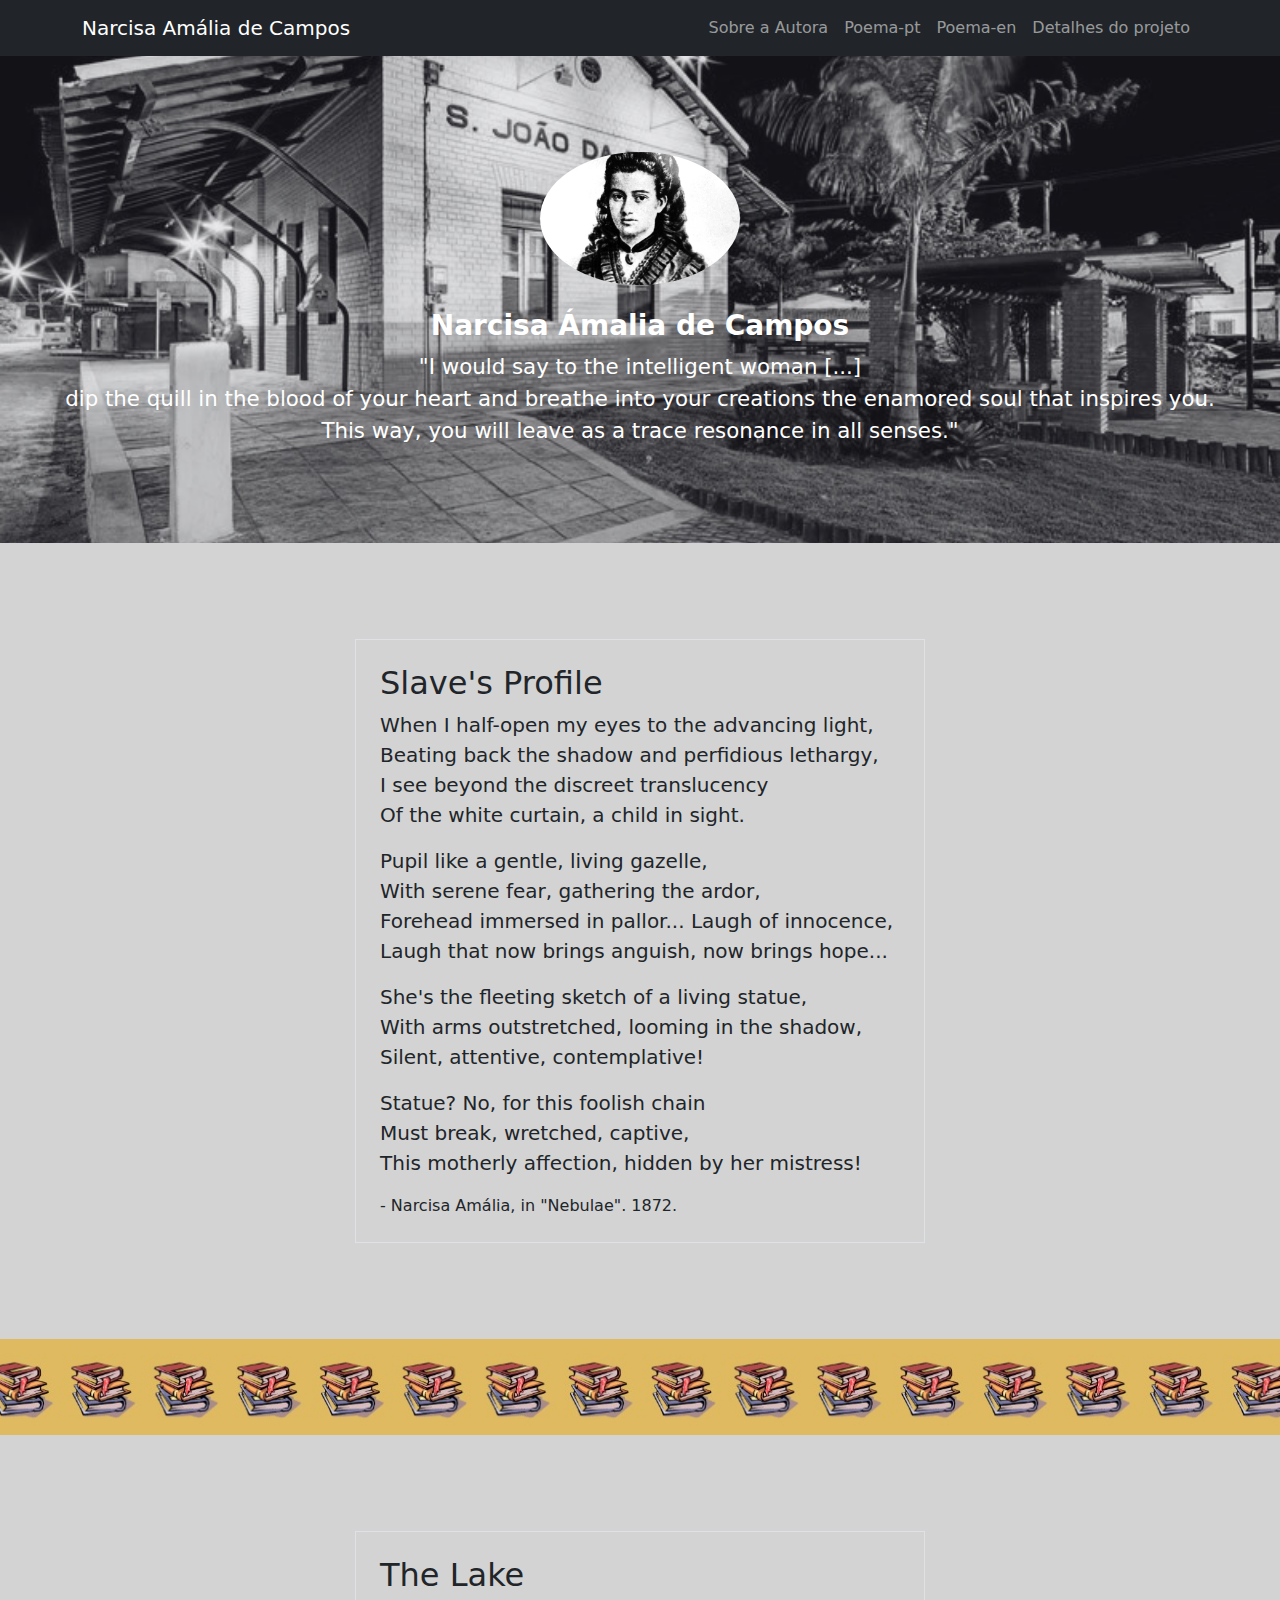
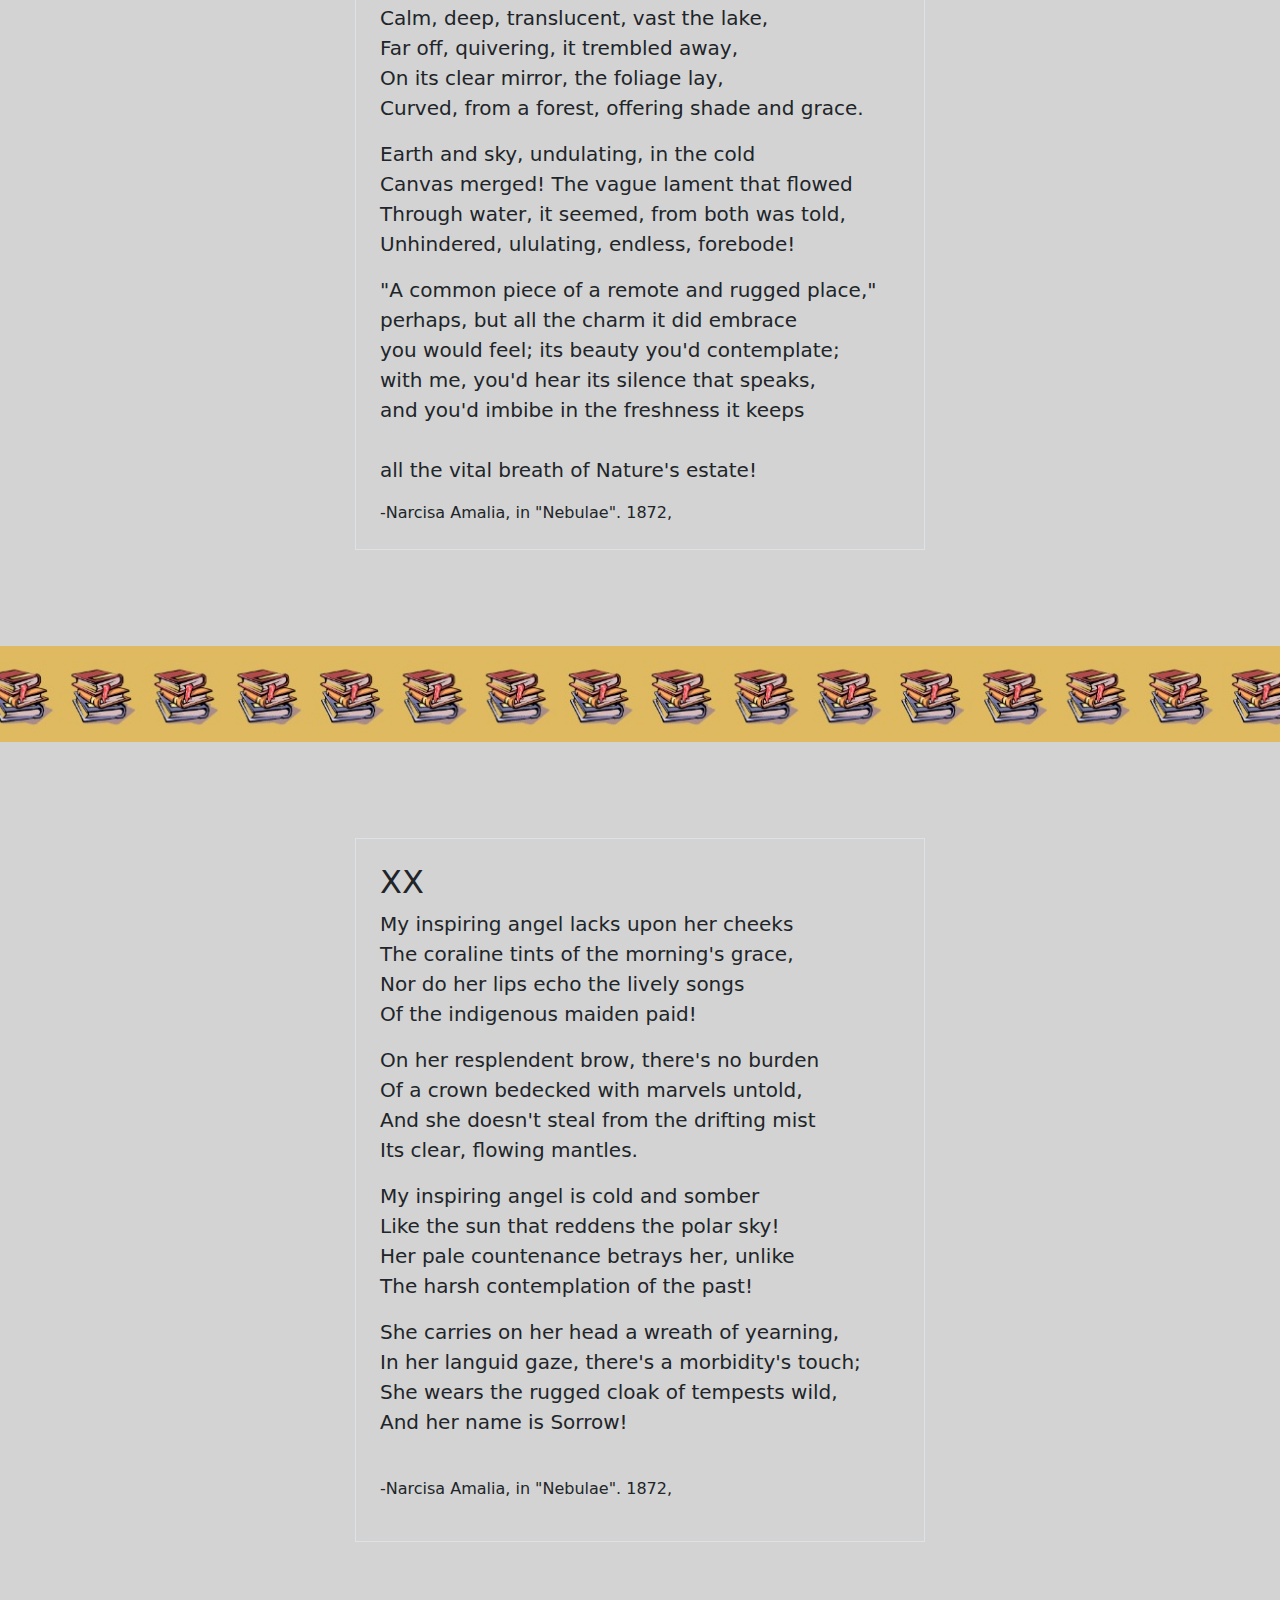
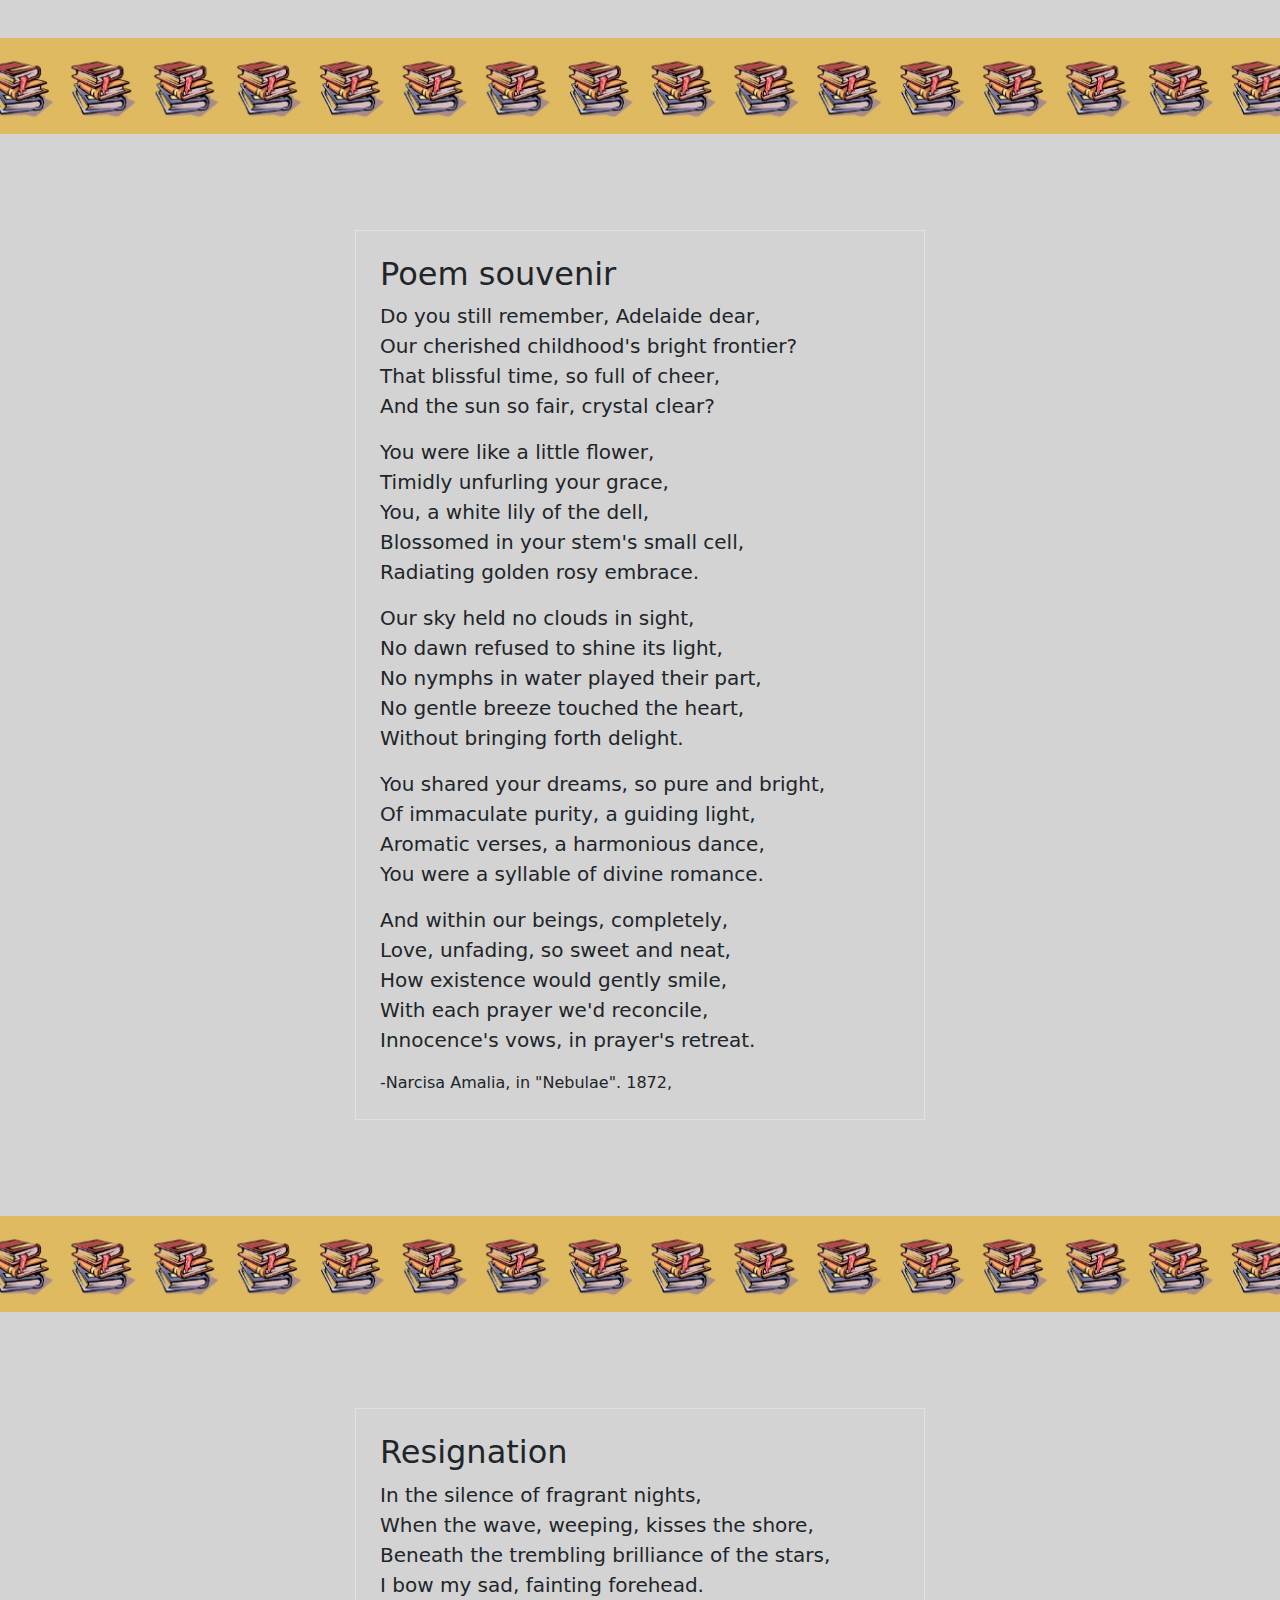
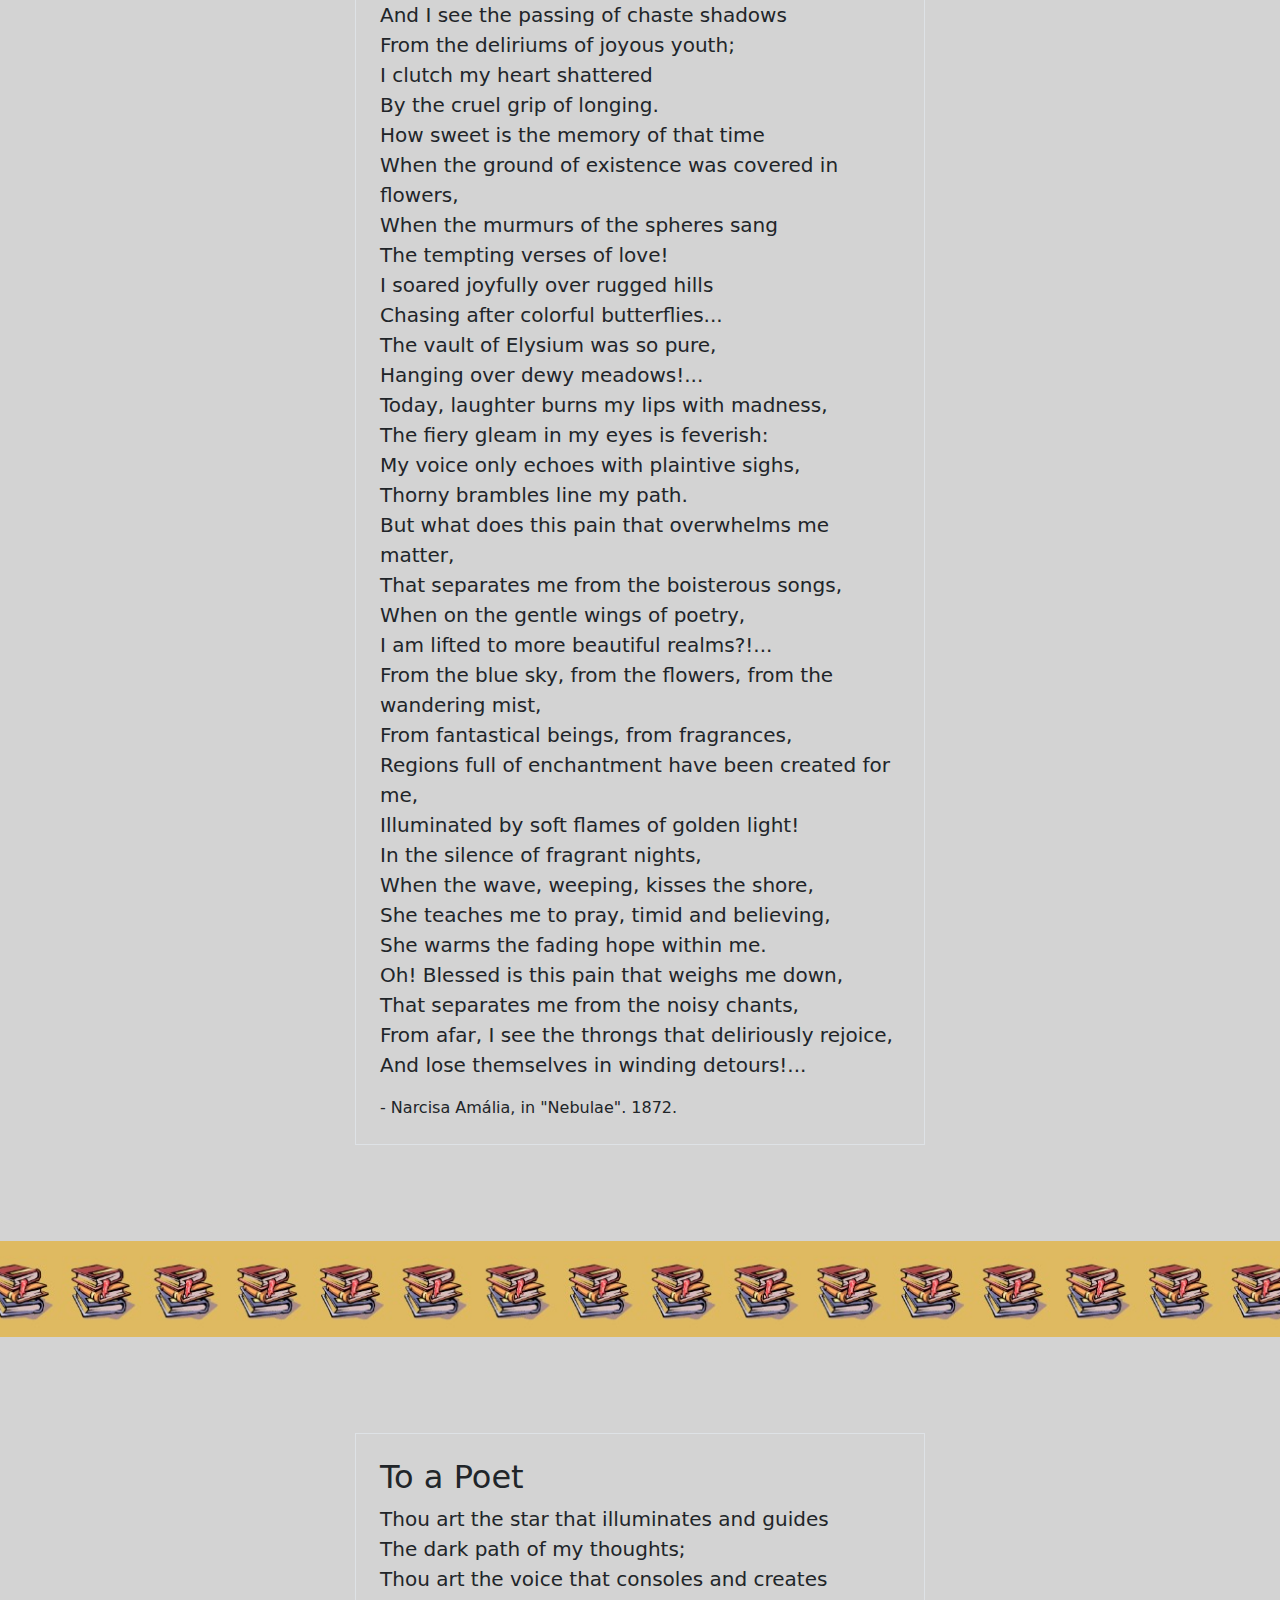
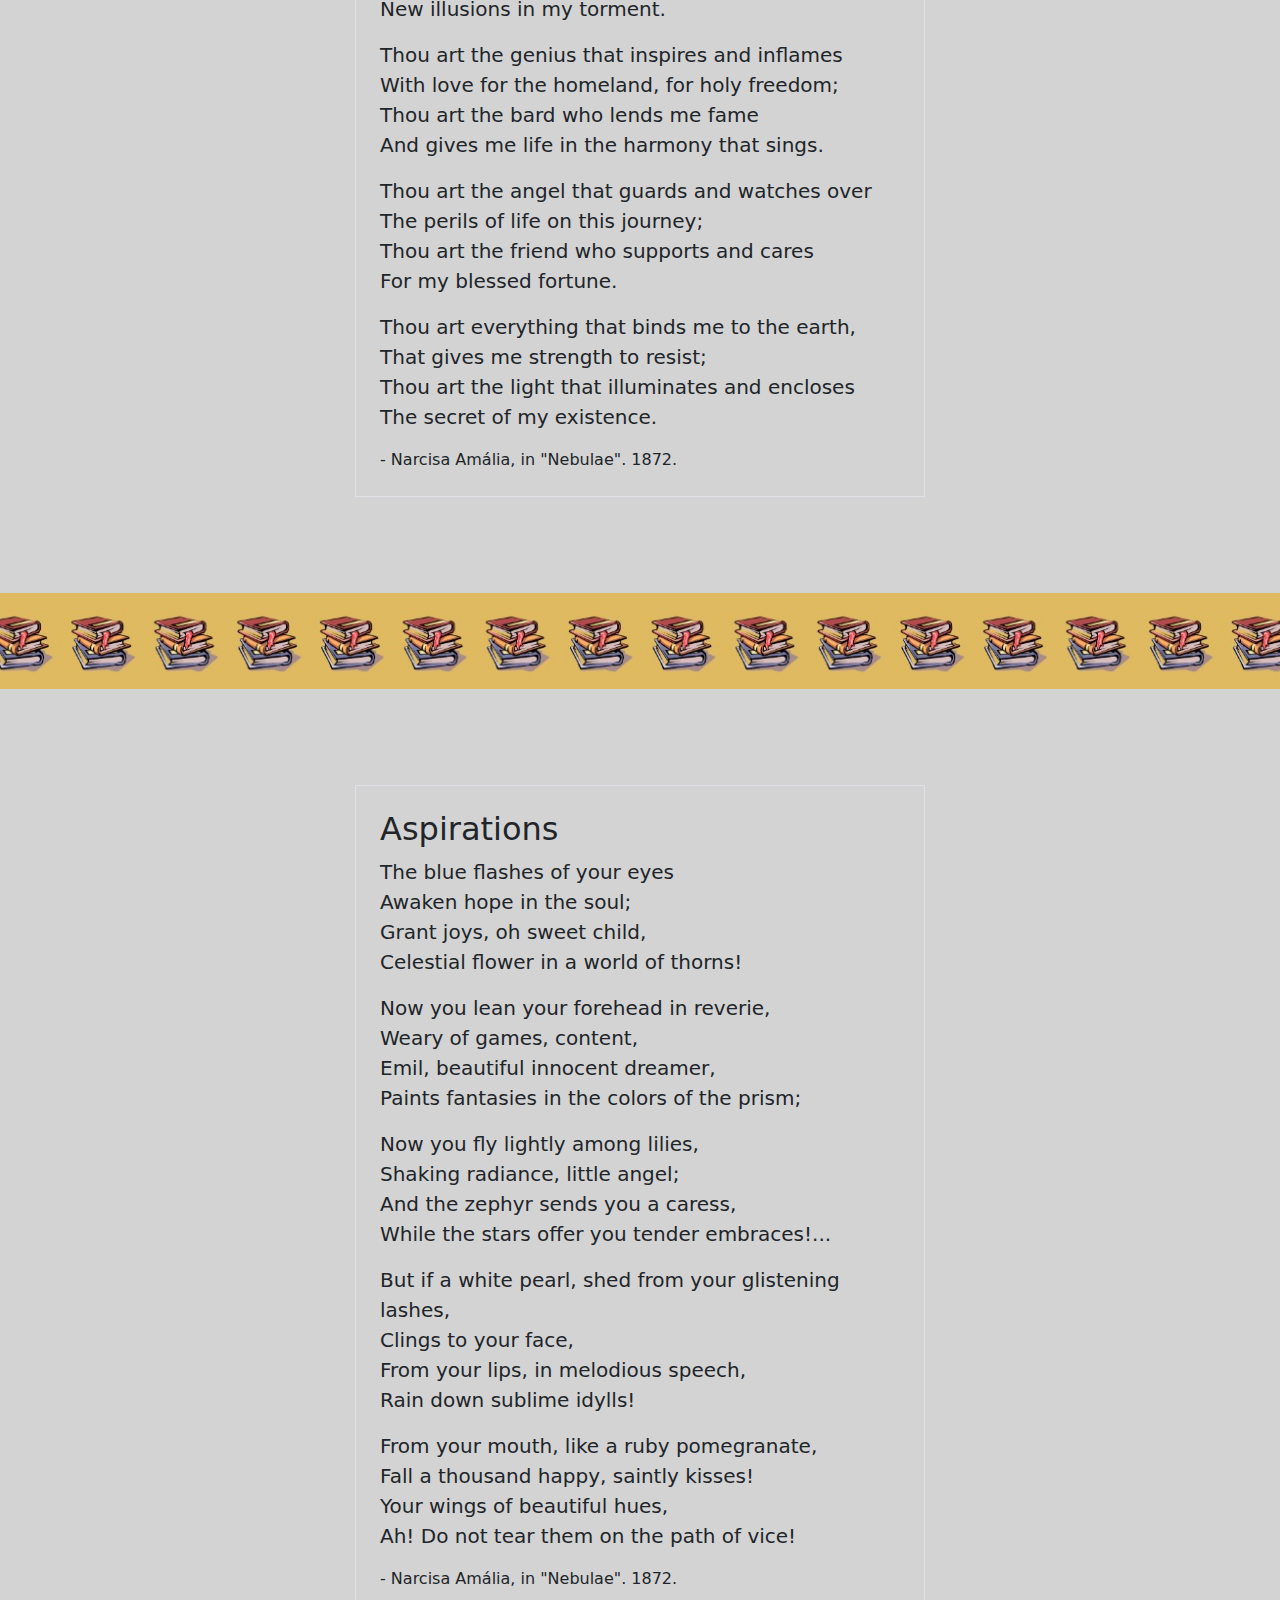
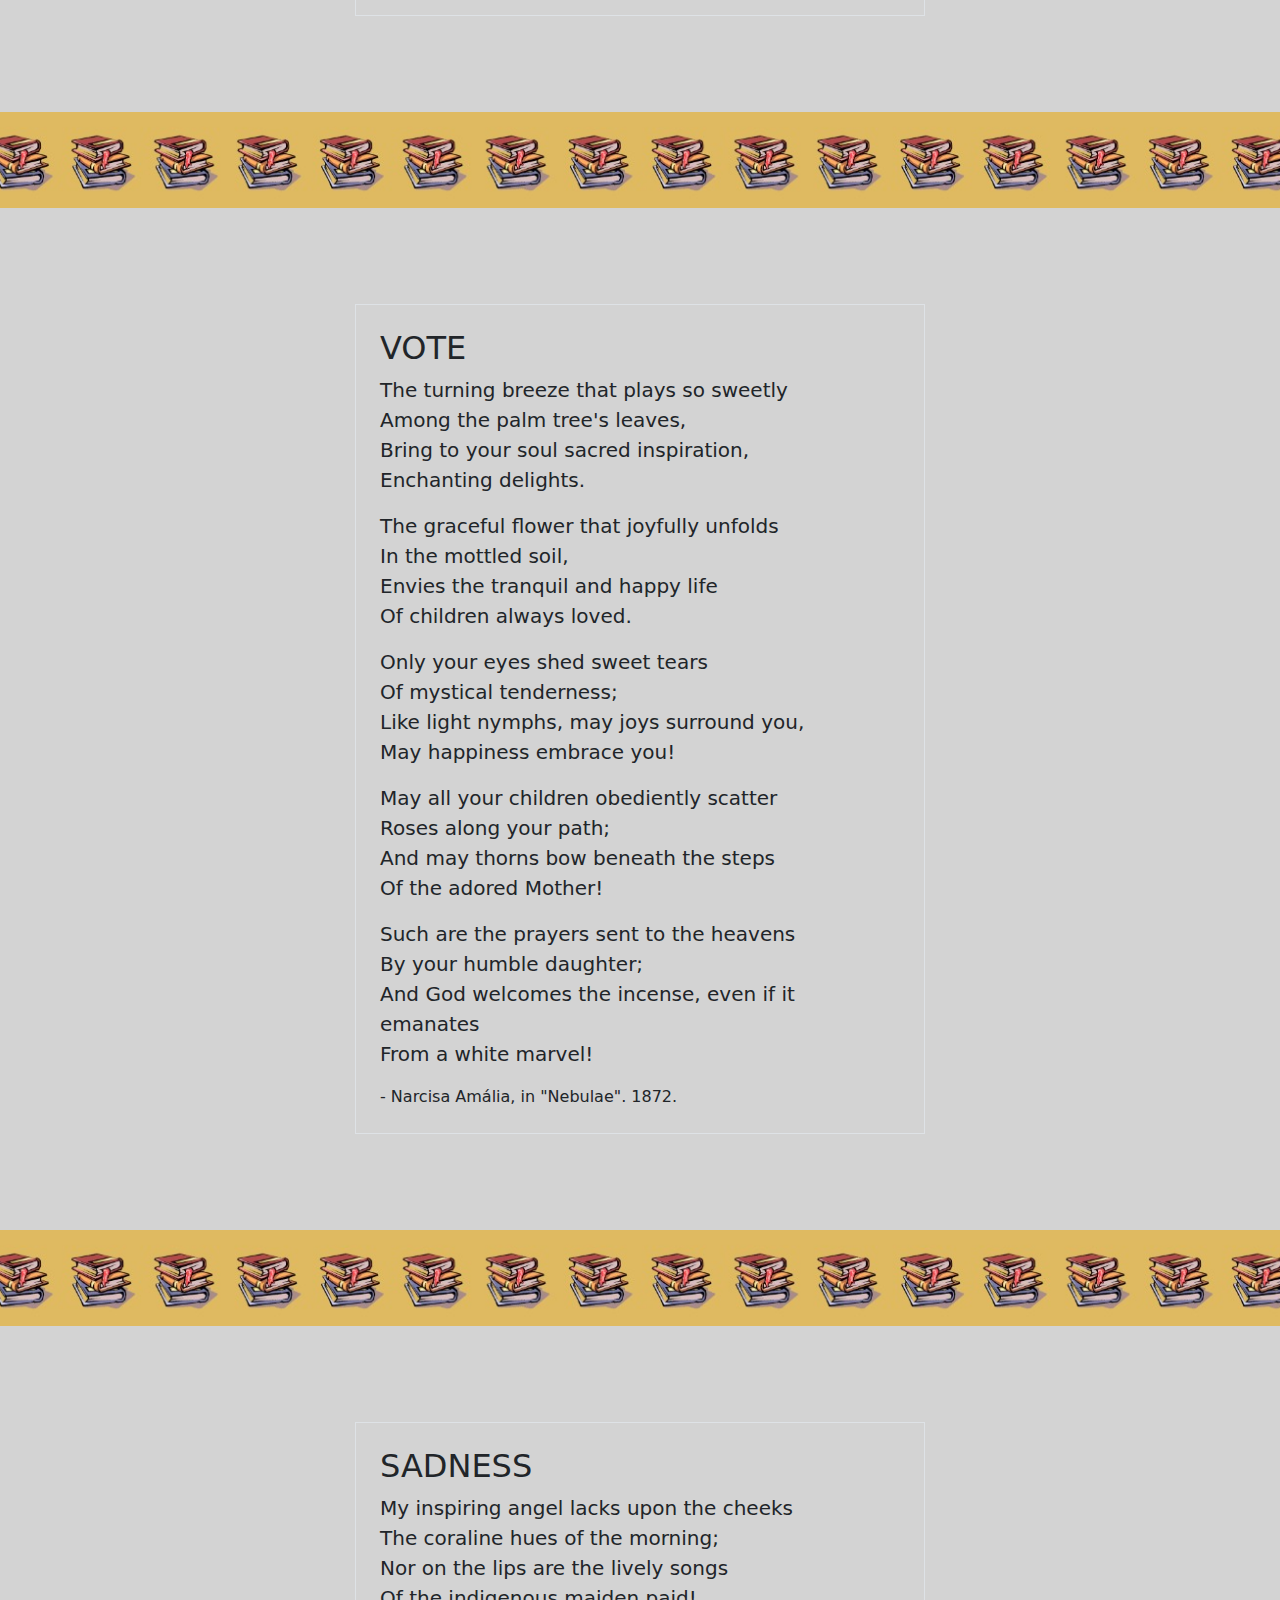
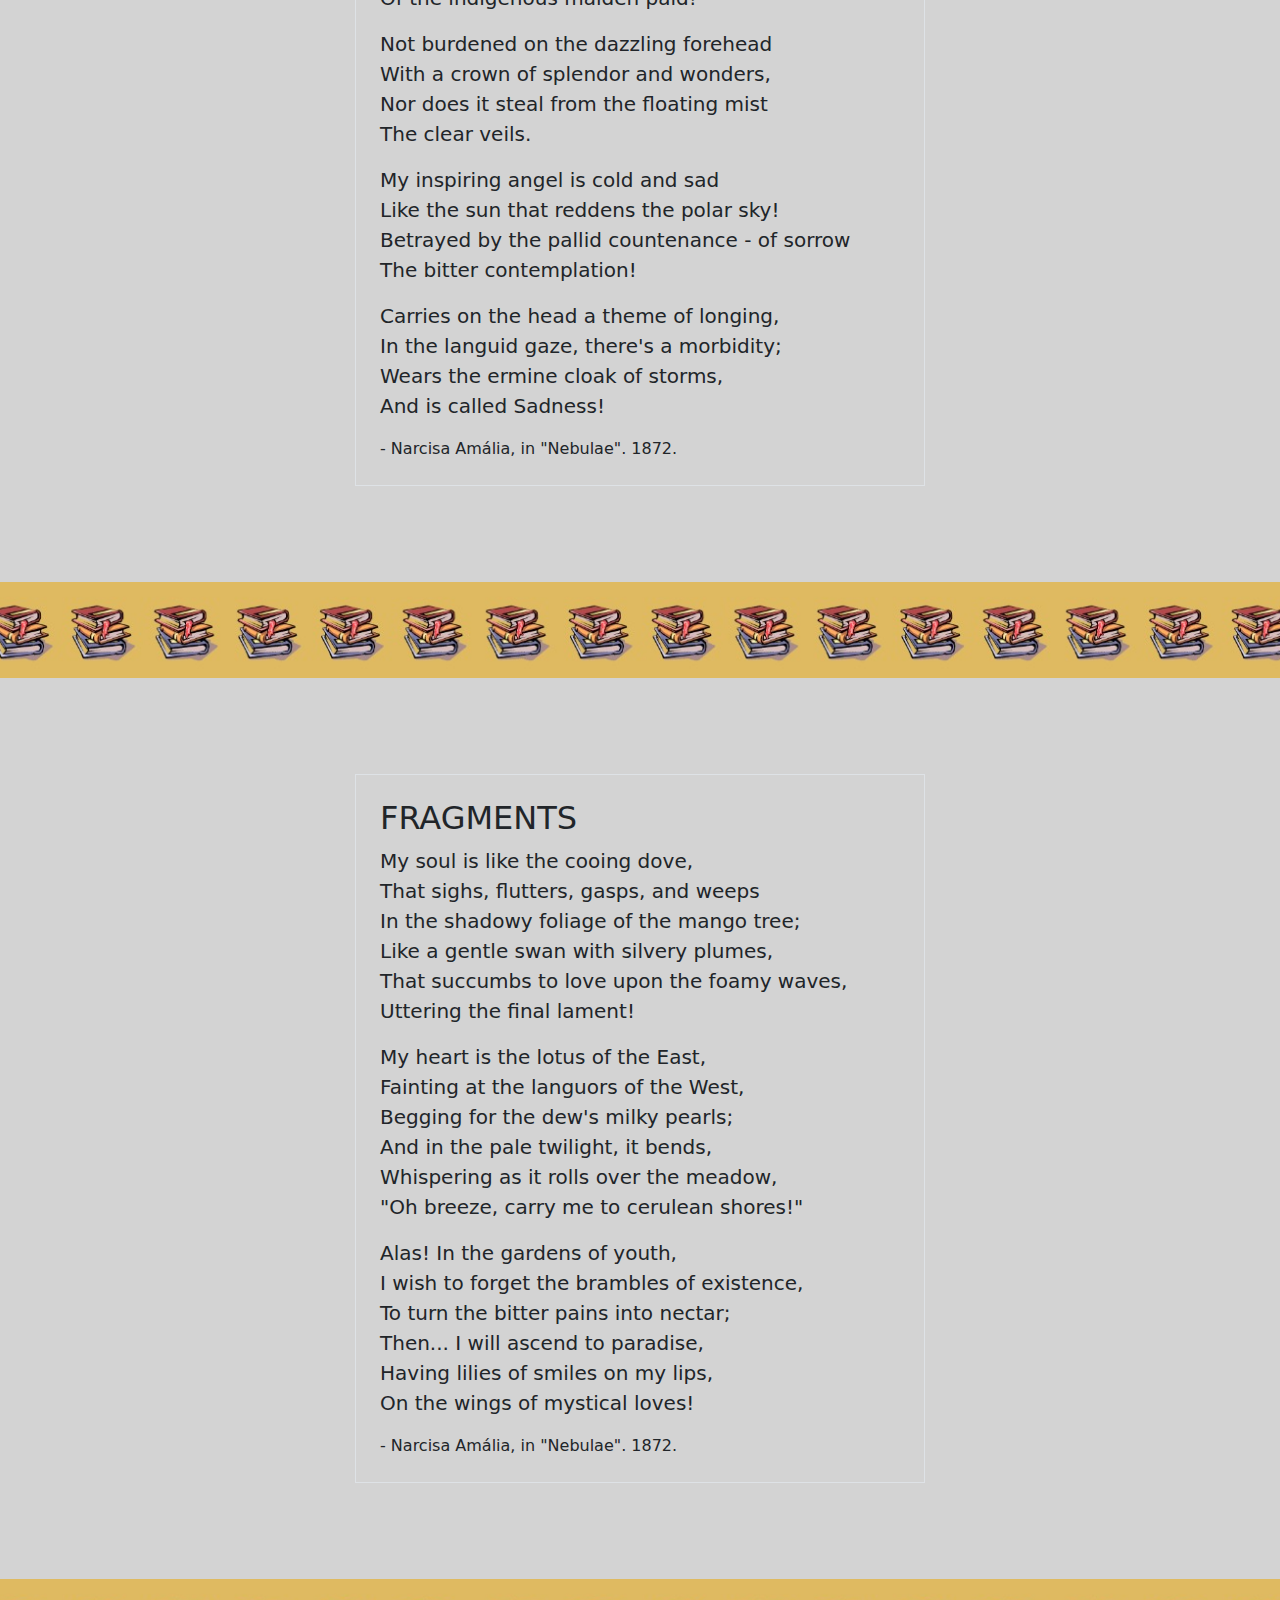
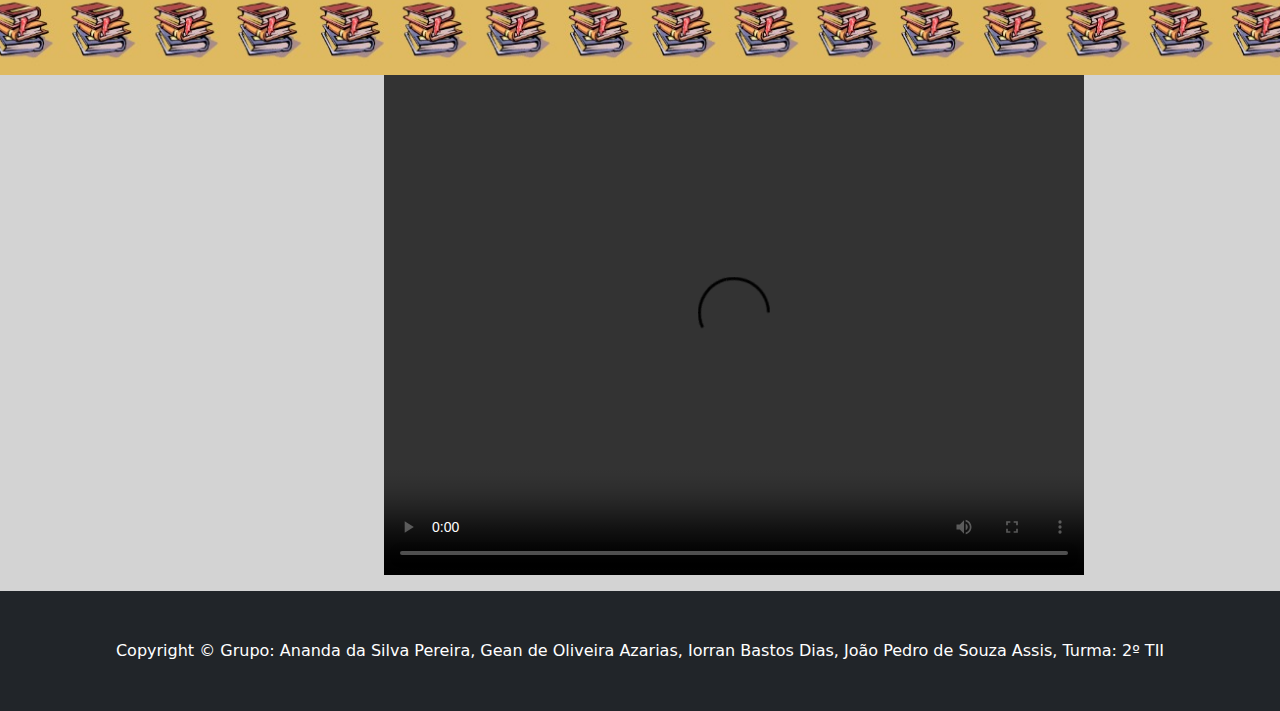
==== commit 9dbd57e2: "Update poemasen.html" ====
--- a/poemasen.html
+++ b/poemasen.html
@@ -29,7 +29,7 @@
             </div>
         </nav>
         <!-- Header - set the background image for the header in the line below-->
-         <header class="py-5 bg-image-full" style="background-image: url('./assets/./OIG (2).jfif')">
+         <header class="py-5 bg-image-full" style="background-image: url('./assets/./fundo.jpeg')">
             <div class="text-center my-5">
                 <img class="img-fluid rounded-circle mb-4" src="./assets/Narcisa.jpg" width="200" height="150" alt="..." />
                 <h1 class="text-white fs-3 fw-bolder">Narcisa Ámalia de Campos</h1>
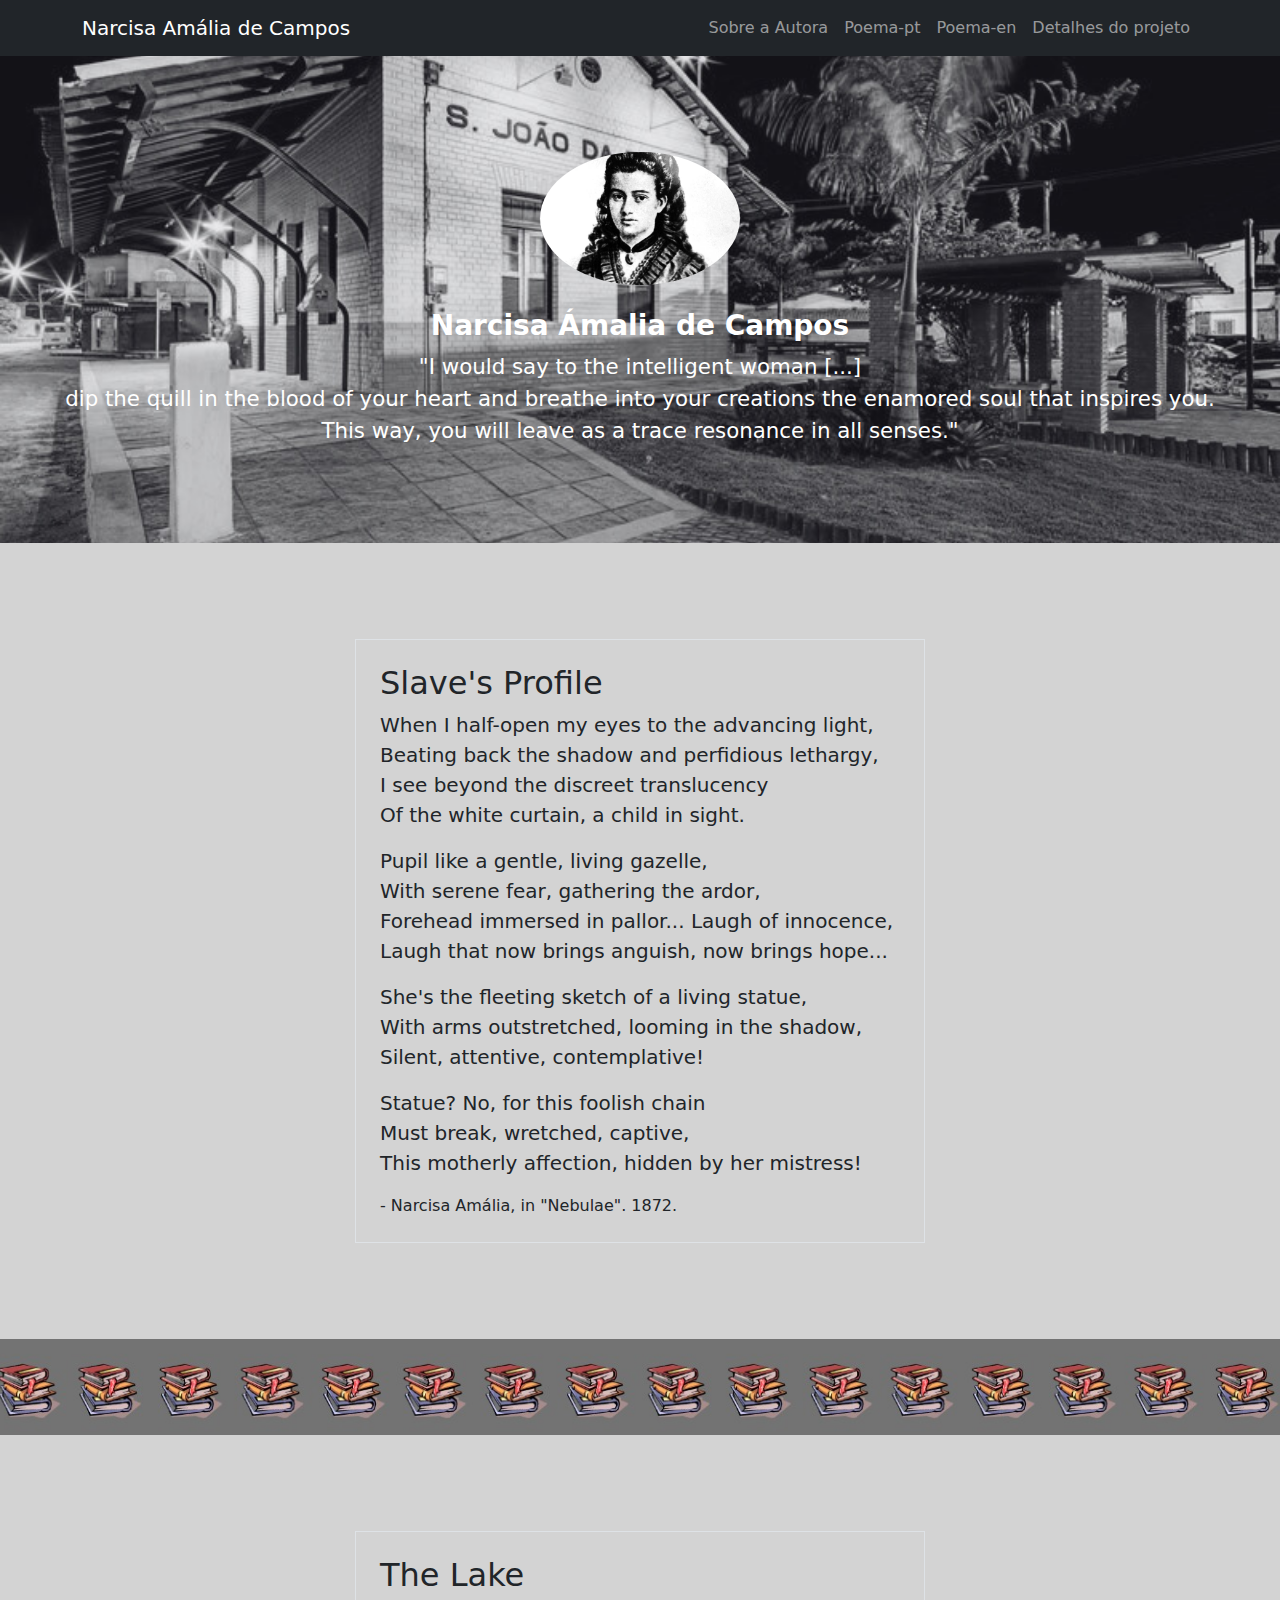
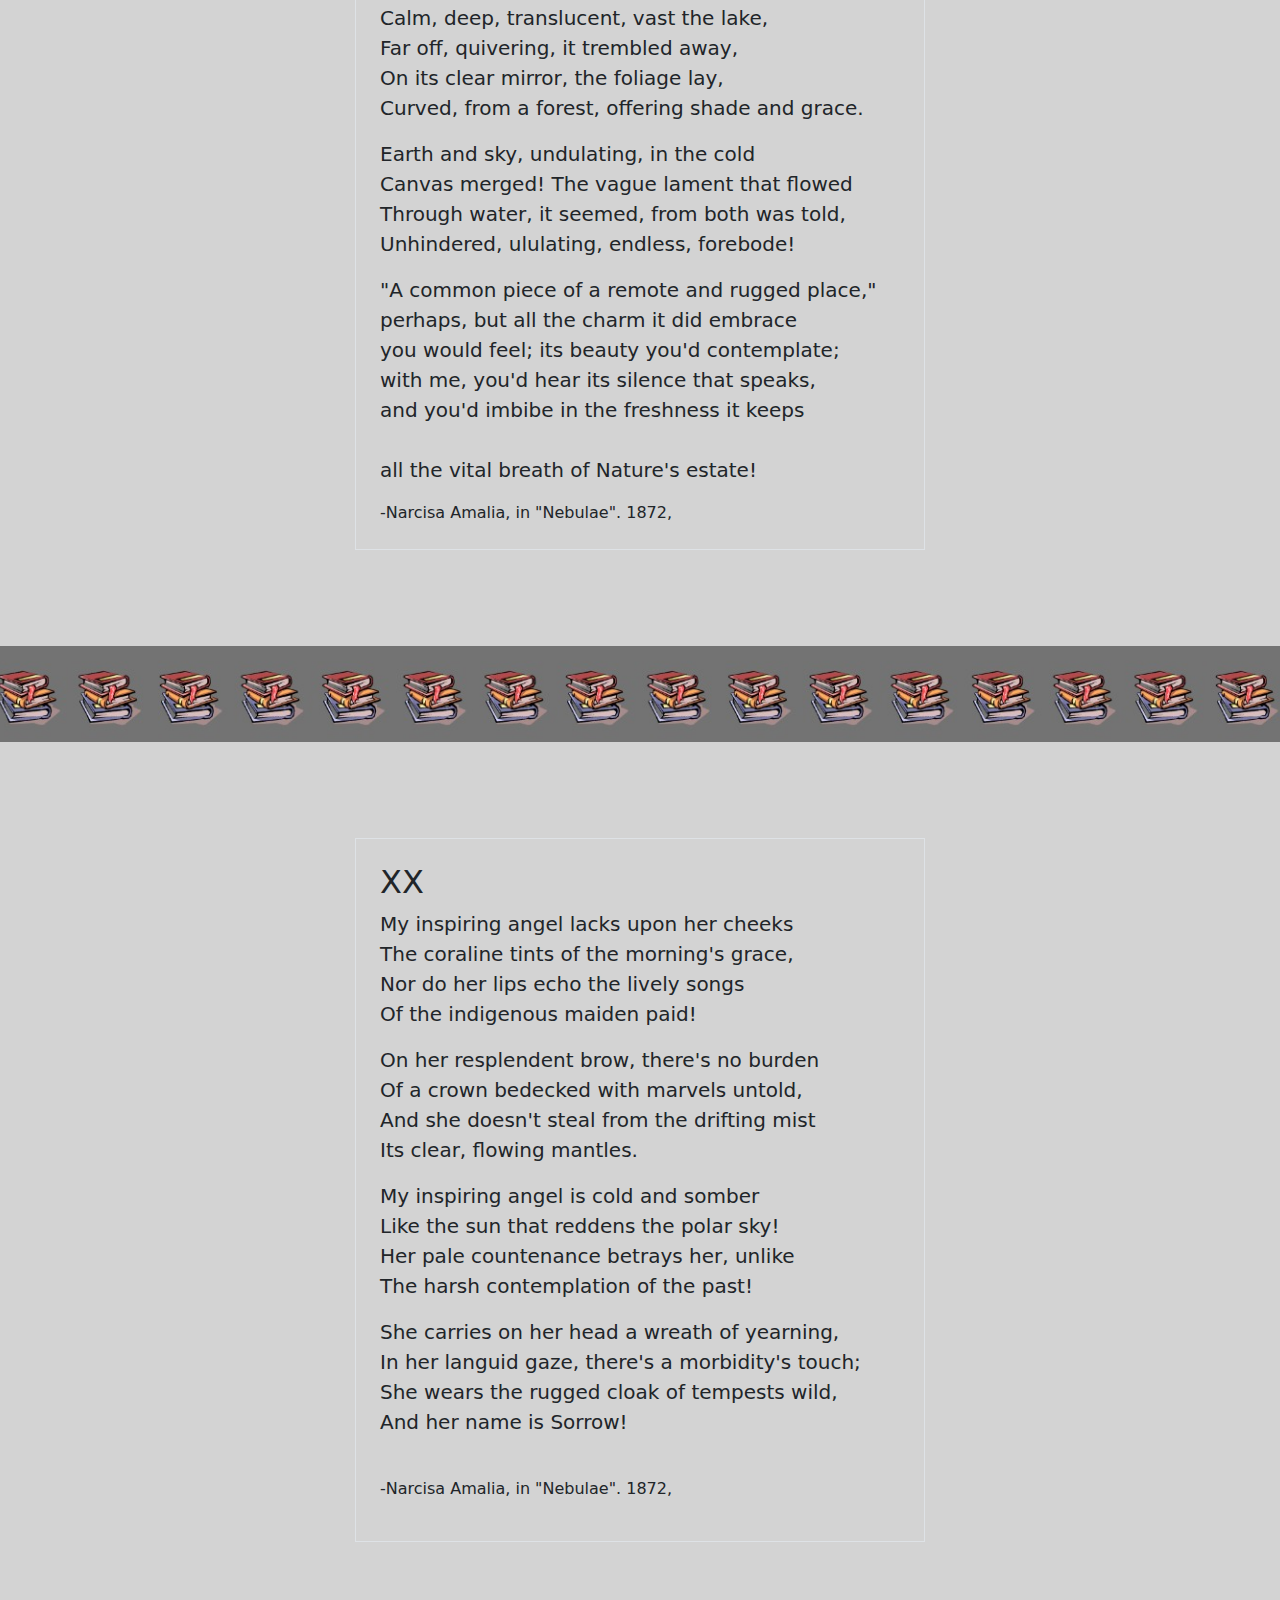
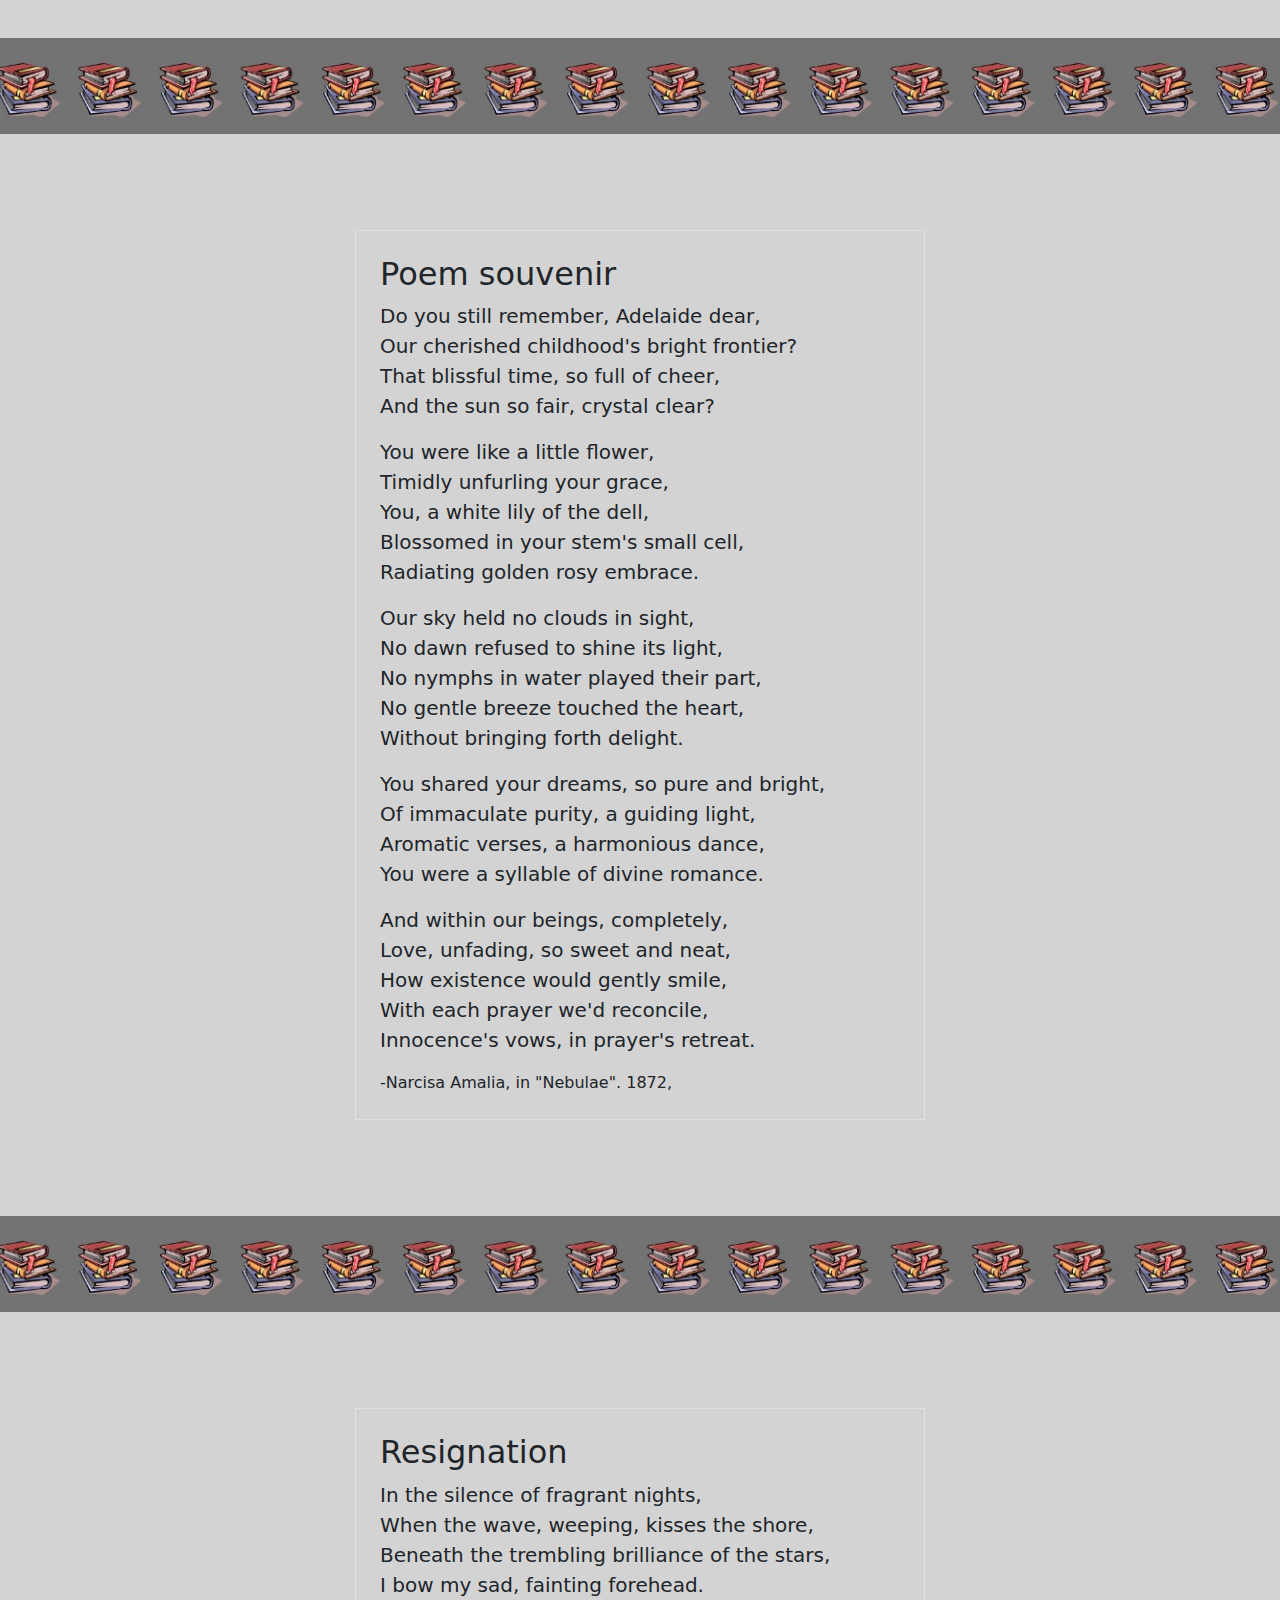
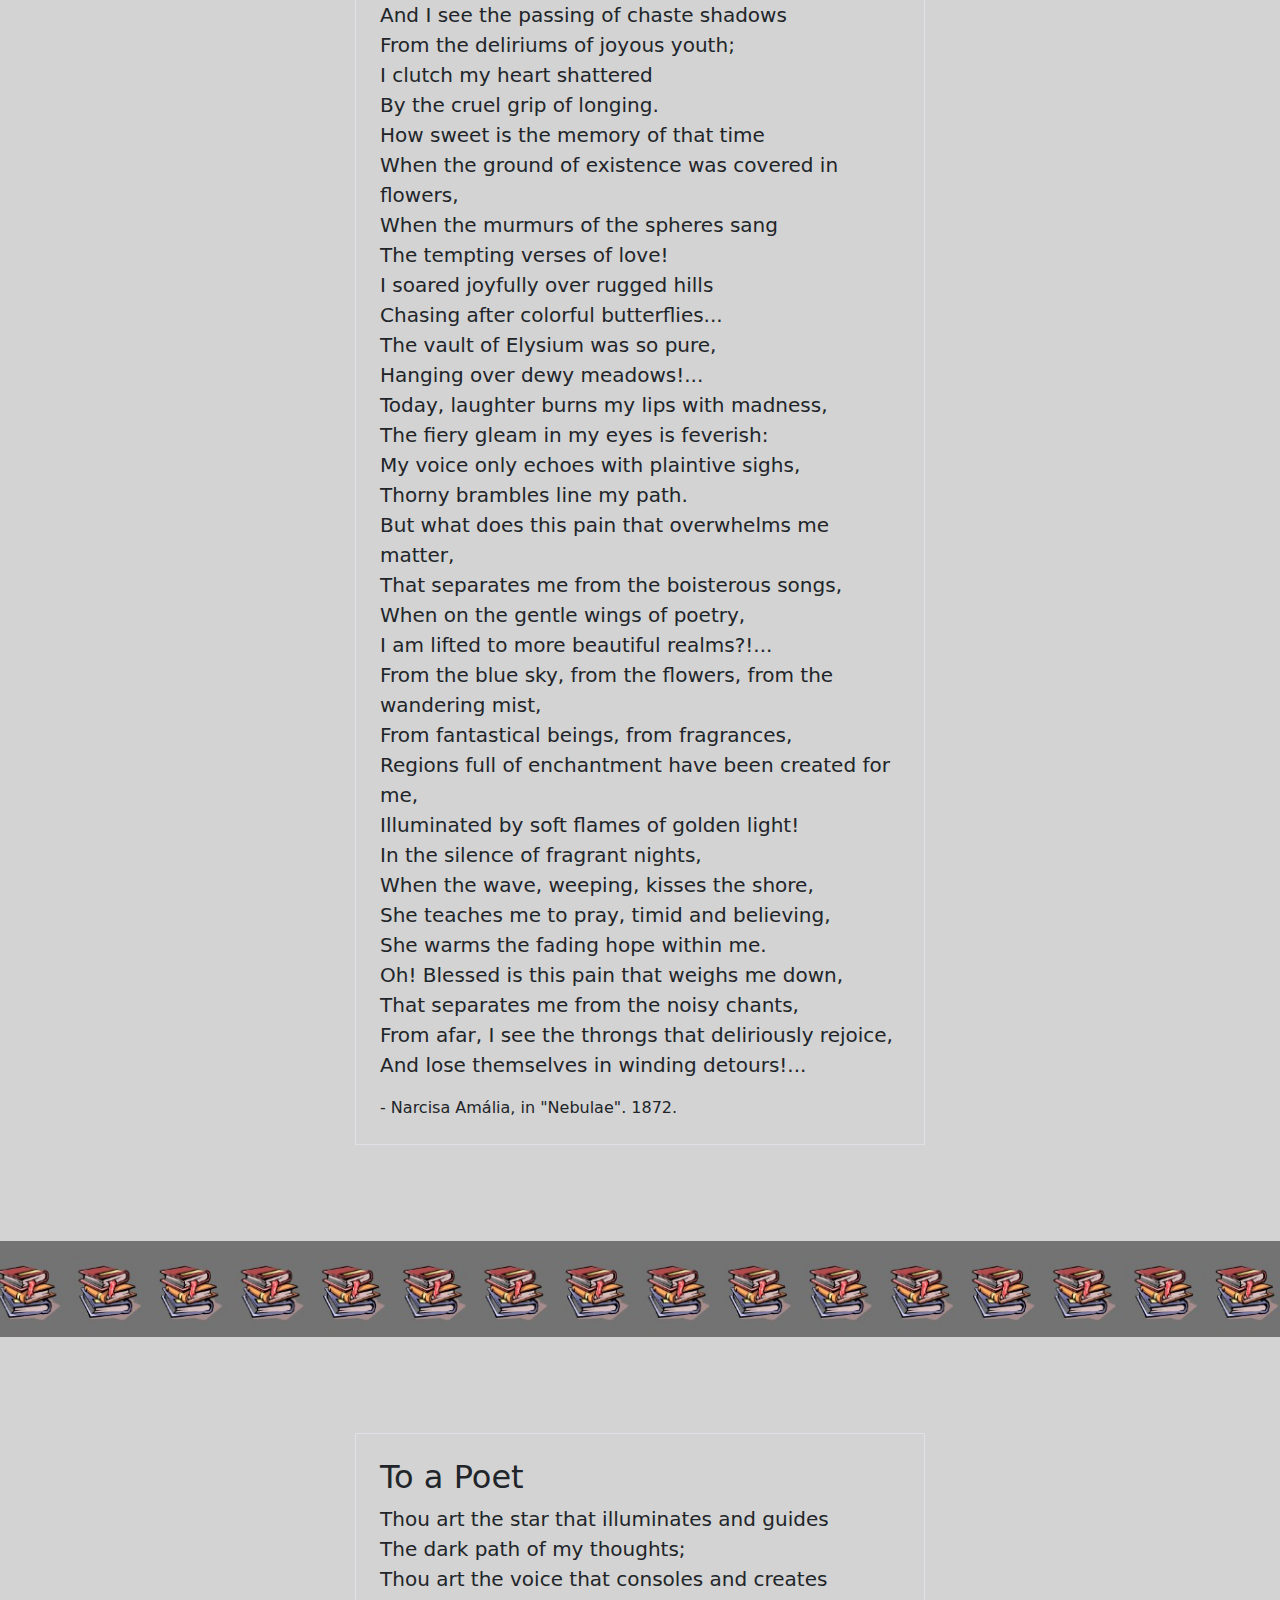
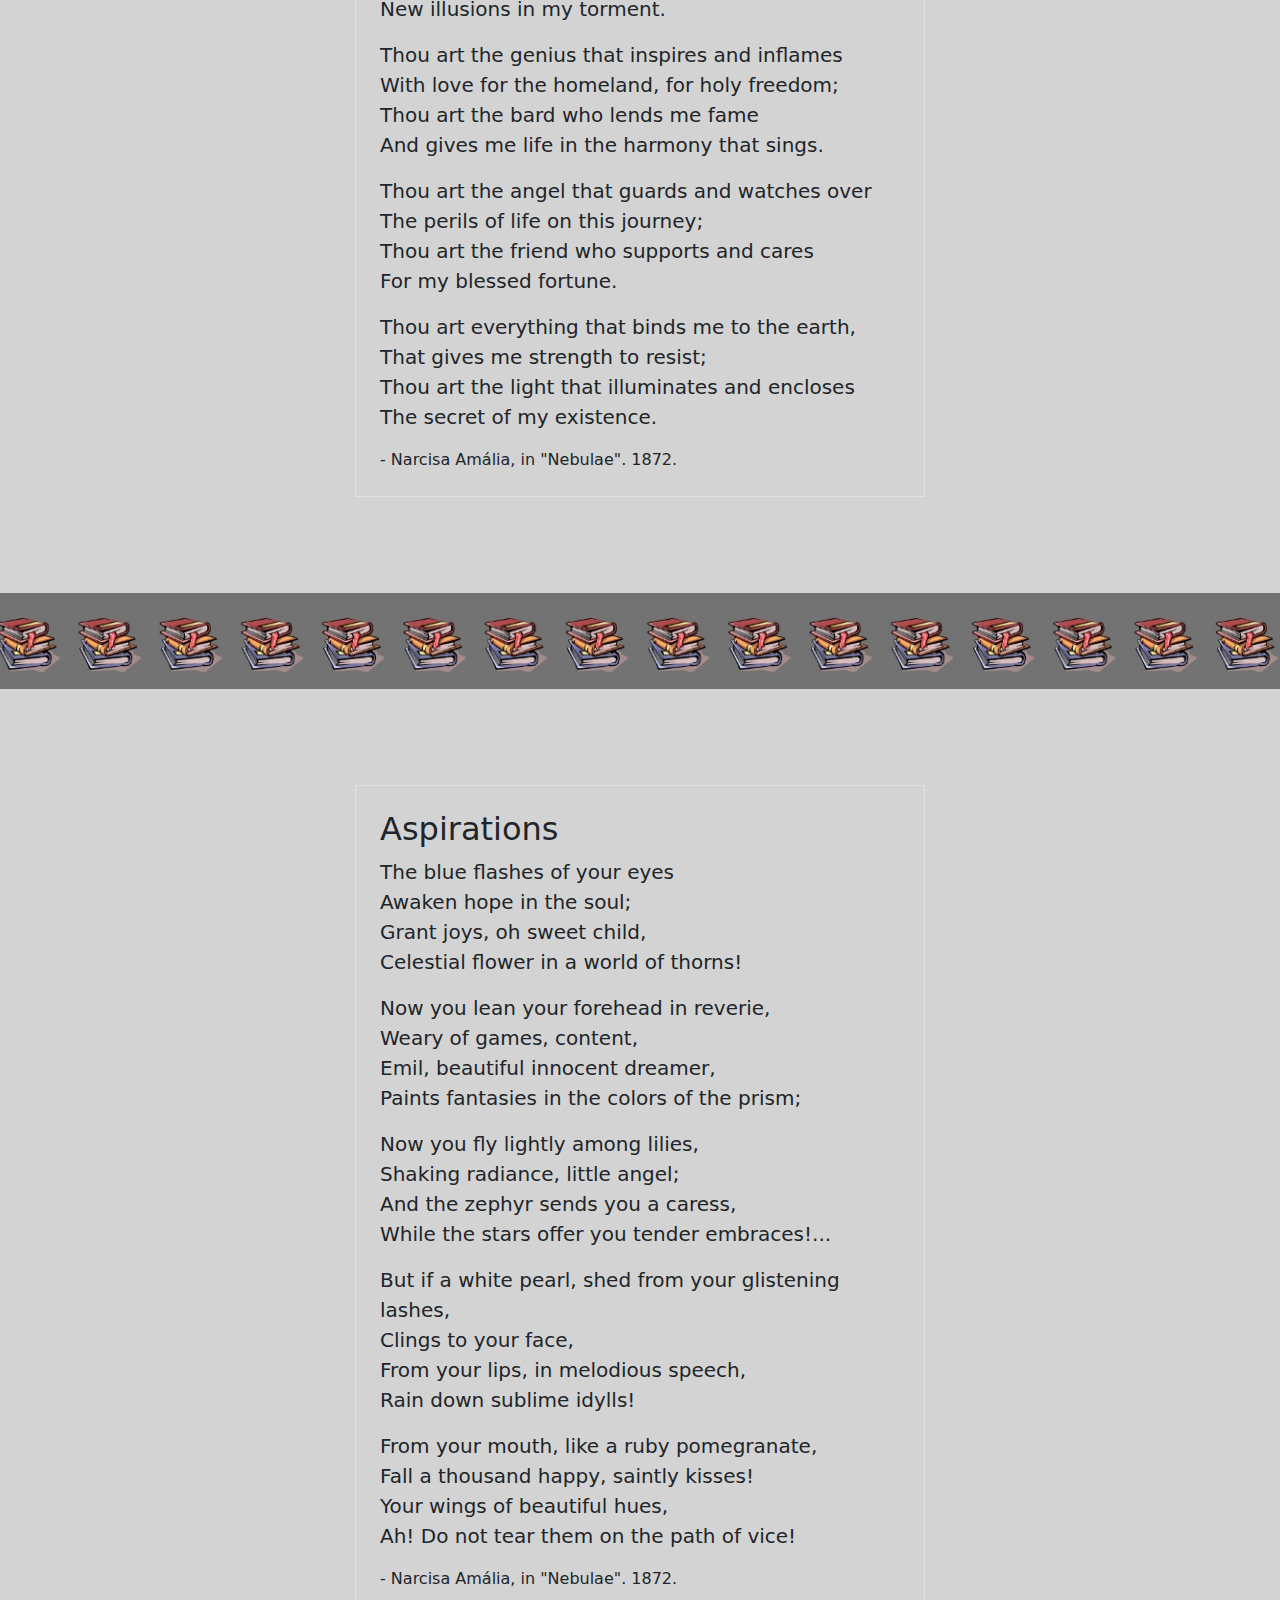
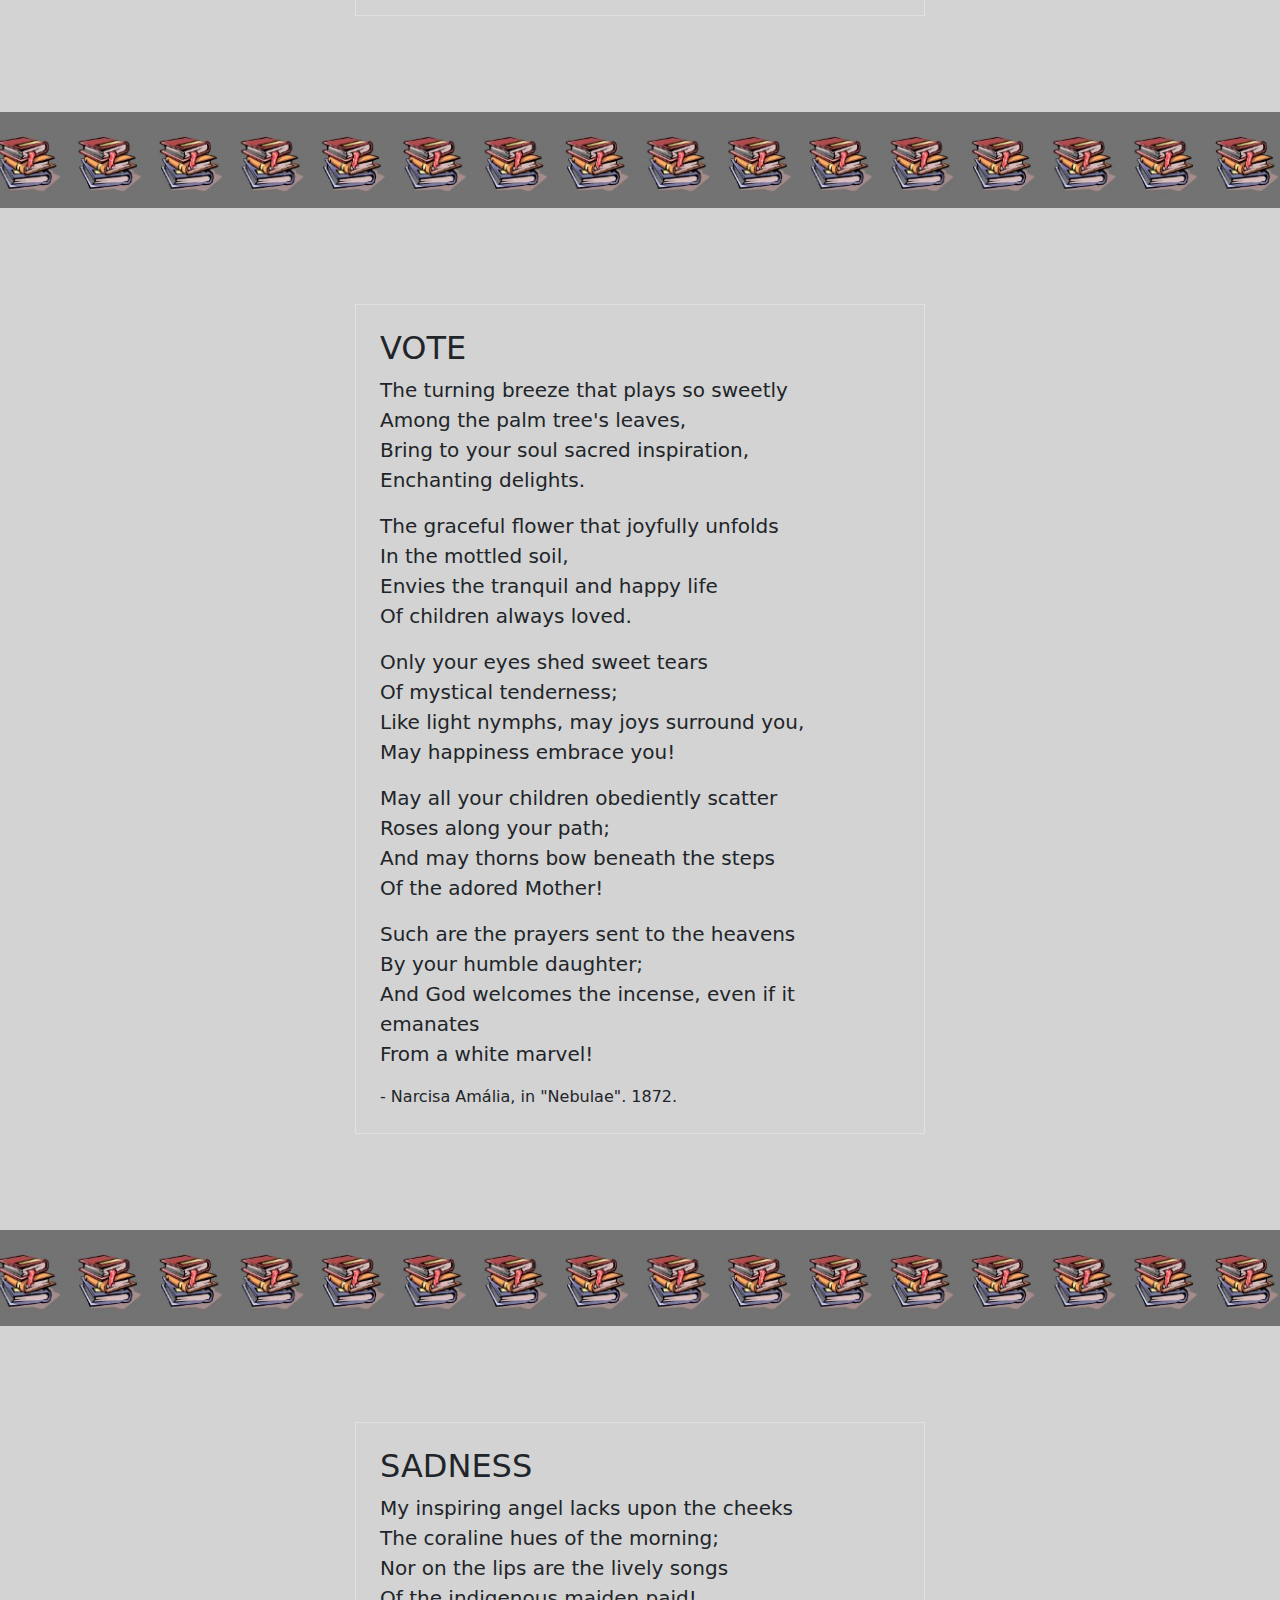
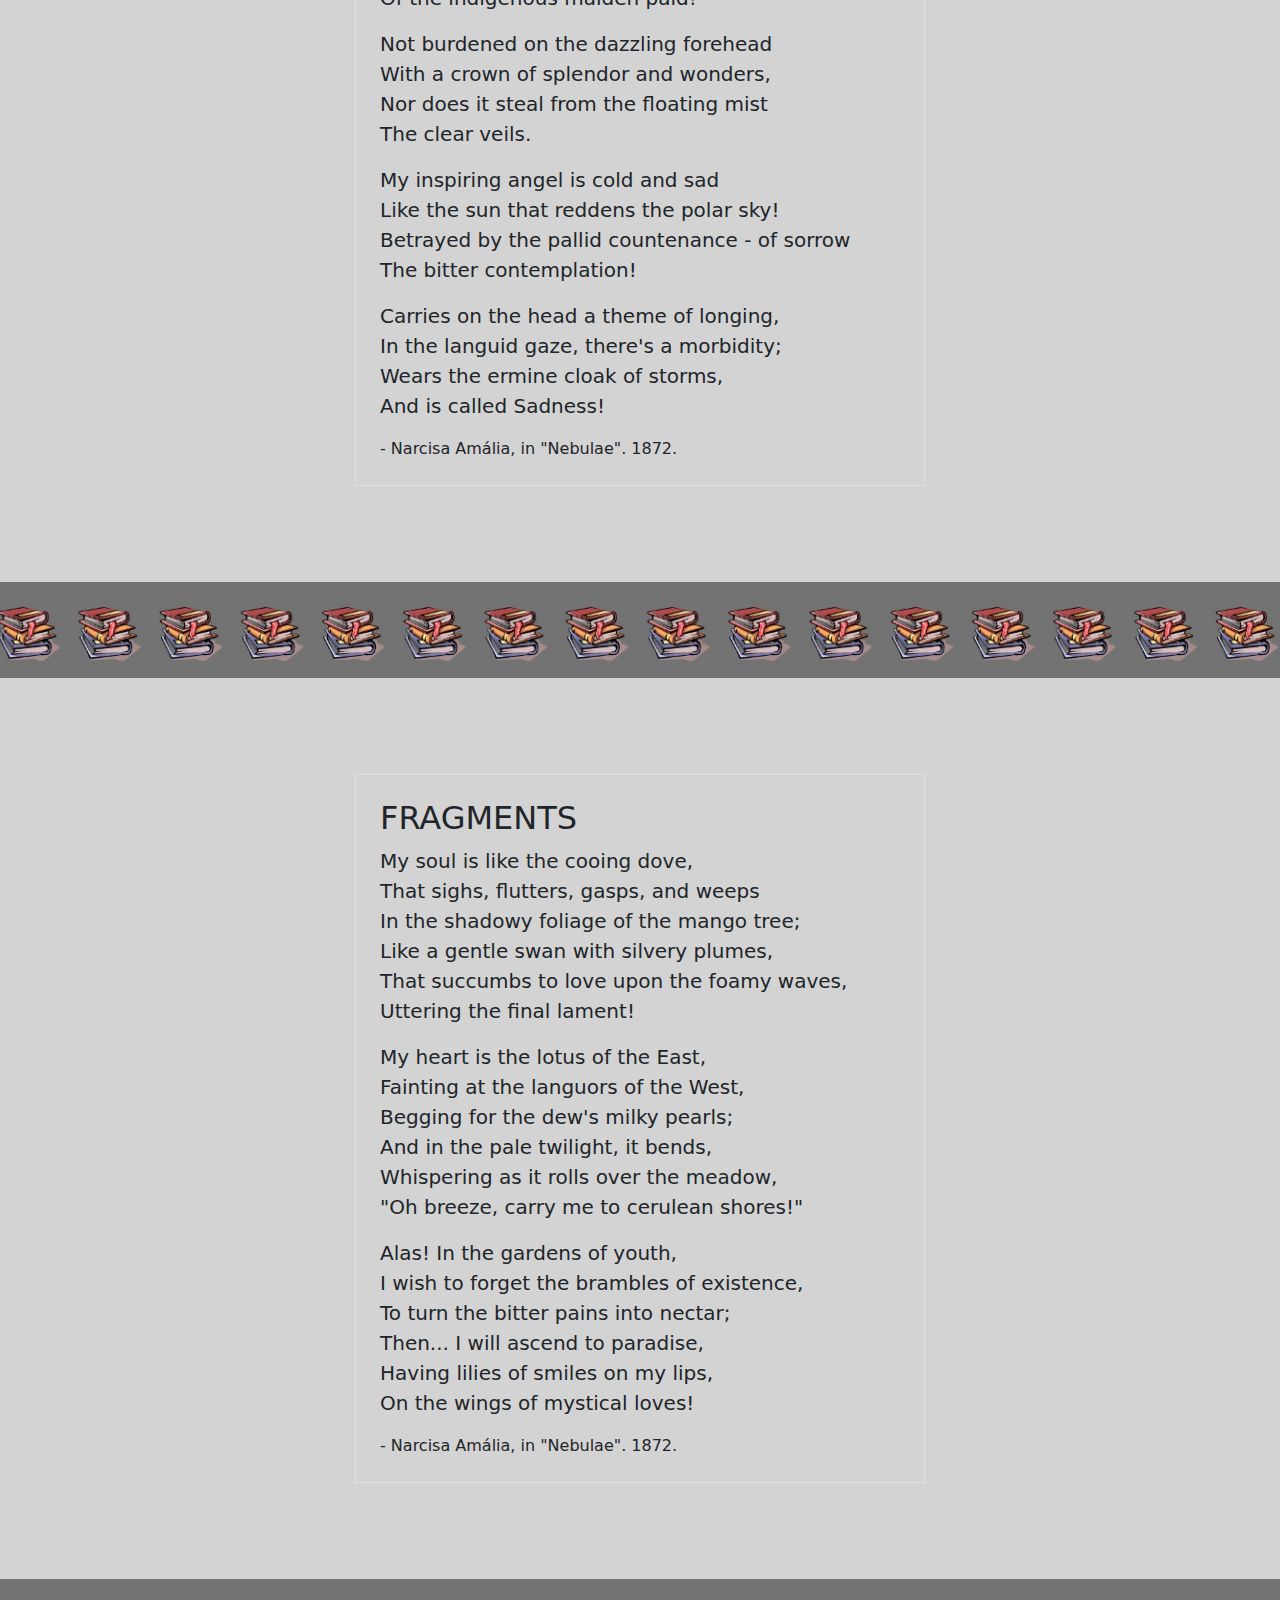
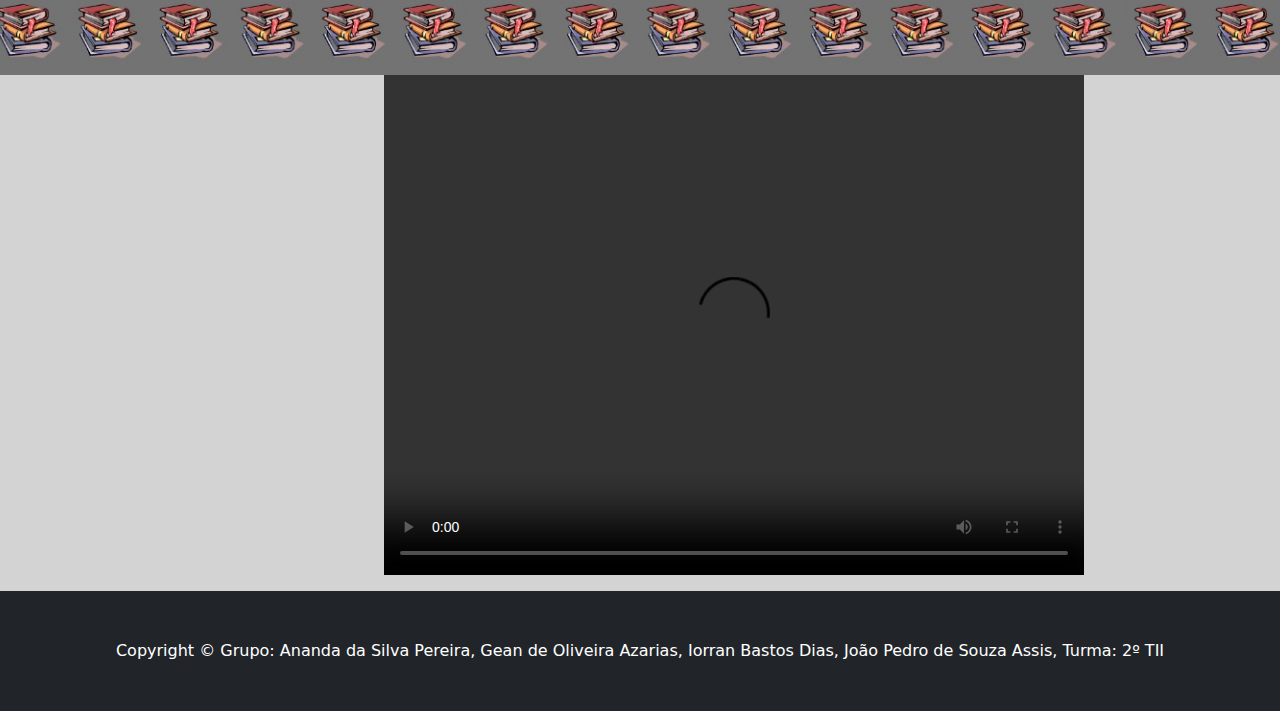
==== commit 4e8cc976: "Update poemasen.html" ====
--- a/poemasen.html
+++ b/poemasen.html
@@ -85,9 +85,10 @@
         </div>
     </div>
 </section>
-  <!-- Image element - set the background image for the header in the line below-->
-   <div class="py-5 bg-image-full" style="background-image: url('.//assets/imgquebra.jpeg');background-repeat: no-repeat;">
-</div>
+	    
+     <!-- Image element - set the background image for the header in the line below-->
+    <div class="py-5 bg-image-full" style="background-image: url('.//assets/QUEB2.jpeg');background-repeat: no-repeat;">
+    </div>
 
 <!-- Content section-->
 <section class="py-5 id="Poema-pt">
@@ -129,11 +130,11 @@
         </div>
     </div>
 </section>
-  <!-- Image element - set the background image for the header in the line below-->
-   <div class="py-5 bg-image-full" style="background-image: url('.//assets/imgquebra.jpeg');background-repeat: no-repeat;">
-
-
-        </div>
+	    
+     <!-- Image element - set the background image for the header in the line below-->
+    <div class="py-5 bg-image-full" style="background-image: url('.//assets/QUEB2.jpeg');background-repeat: no-repeat;">
+    </div>
+
         <!-- Content section-->
         <section class="py-5 id="Poema-pt">
             <div class="container my-5">
@@ -180,12 +181,11 @@
                 </div>
             </div>
         </section>
-
-  <!-- Image element - set the background image for the header in the line below-->
- <div class="py-5 bg-image-full" style="background-image: url('.//assets/imgquebra.jpeg');background-repeat: no-repeat;">
-
-
-</div>
+	    
+    <!-- Image element - set the background image for the header in the line below-->
+    <div class="py-5 bg-image-full" style="background-image: url('.//assets/QUEB2.jpeg');background-repeat: no-repeat;">
+    </div>
+
 <!-- Content section-->
 <section class="py-5 id="Poema-pt">
     <div class="container my-5">
@@ -245,11 +245,11 @@
         </div>
     </div>
 </section>
-
- <!-- Image element - set the background image for the header in the line below-->
- <div class="py-5 bg-image-full" style="background-image: url('.//assets/imgquebra.jpeg');background-repeat: no-repeat;">
-
-</div>
+	    
+    <!-- Image element - set the background image for the header in the line below-->
+    <div class="py-5 bg-image-full" style="background-image: url('.//assets/QUEB2.jpeg');background-repeat: no-repeat;">
+    </div>
+
 <!-- Content section-->
 <section class="py-5 id="Poema-pt">
     <div class="container my-5">
@@ -302,11 +302,11 @@
         </div>
     </div>
 </section>
-
- <!-- Image element - set the background image for the header in the line below-->
- <div class="py-5 bg-image-full" style="background-image: url('.//assets/imgquebra.jpeg');background-repeat: no-repeat;">
-
-</div>
+	    
+    <!-- Image element - set the background image for the header in the line below-->
+    <div class="py-5 bg-image-full" style="background-image: url('.//assets/QUEB2.jpeg');background-repeat: no-repeat;">
+    </div>
+
 <!-- Content section-->
 <section class="py-5 id="Poema-pt">
     <div class="container my-5">
@@ -349,10 +349,10 @@
     </div>
 </section>
 
- <!-- Image element - set the background image for the header in the line below-->
- <div class="py-5 bg-image-full" style="background-image: url('.//assets/imgquebra.jpeg');background-repeat: no-repeat;">
-
-</div>
+    <!-- Image element - set the background image for the header in the line below-->
+    <div class="py-5 bg-image-full" style="background-image: url('.//assets/QUEB2.jpeg');background-repeat: no-repeat;">
+    </div>
+
 <!-- Content section-->
 <section class="py-5 id="Poema-pt">
     <div class="container my-5">
@@ -402,10 +402,10 @@
     </div>
 </section>
 
- <!-- Image element - set the background image for the header in the line below-->
- <div class="py-5 bg-image-full" style="background-image: url('.//assets/imgquebra.jpeg');background-repeat: no-repeat;">
-
-</div>
+     <!-- Image element - set the background image for the header in the line below-->
+    <div class="py-5 bg-image-full" style="background-image: url('.//assets/QUEB2.jpeg');background-repeat: no-repeat;">
+    </div>
+
 <!-- Content section-->
 <section class="py-5 id="Poema-pt">
     <div class="container my-5">
@@ -455,10 +455,10 @@
     </div>
 </section>
 
- <!-- Image element - set the background image for the header in the line below-->
- <div class="py-5 bg-image-full" style="background-image: url('.//assets/imgquebra.jpeg');background-repeat: no-repeat;">
-
-</div>
+    <!-- Image element - set the background image for the header in the line below-->
+    <div class="py-5 bg-image-full" style="background-image: url('.//assets/QUEB2.jpeg');background-repeat: no-repeat;">
+    </div>
+
 <!-- Content section-->
 <section class="py-5 id="Poema-pt">
     <div class="container my-5">
@@ -501,10 +501,10 @@
     </div>
 </section>
 
- <!-- Image element - set the background image for the header in the line below-->
- <div class="py-5 bg-image-full" style="background-image: url('.//assets/imgquebra.jpeg');background-repeat: no-repeat;">
-
-</div>
+     <!-- Image element - set the background image for the header in the line below-->
+    <div class="py-5 bg-image-full" style="background-image: url('.//assets/QUEB2.jpeg');background-repeat: no-repeat;">
+    </div>
+
 <!-- Content section-->
 <section class="py-5 id="Poema-pt">
     <div class="container my-5">
@@ -546,9 +546,10 @@
     </div>
 </section>
 
-	<!-- Image element - set the background image for the header in the line below-->
-	<div class="py-5 bg-image-full" style="background-image: url('.//assets/imgquebra.jpeg');background-repeat: no-repeat;">
-	</div>
+	    <!-- Image element - set the background image for the header in the line below-->
+    <div class="py-5 bg-image-full" style="background-image: url('.//assets/QUEB2.jpeg');background-repeat: no-repeat;">
+    </div>
+
 <form action="">
 	<fieldset class="set">
         <video class="vid" style="height: 500; width: 700;"  controls>
